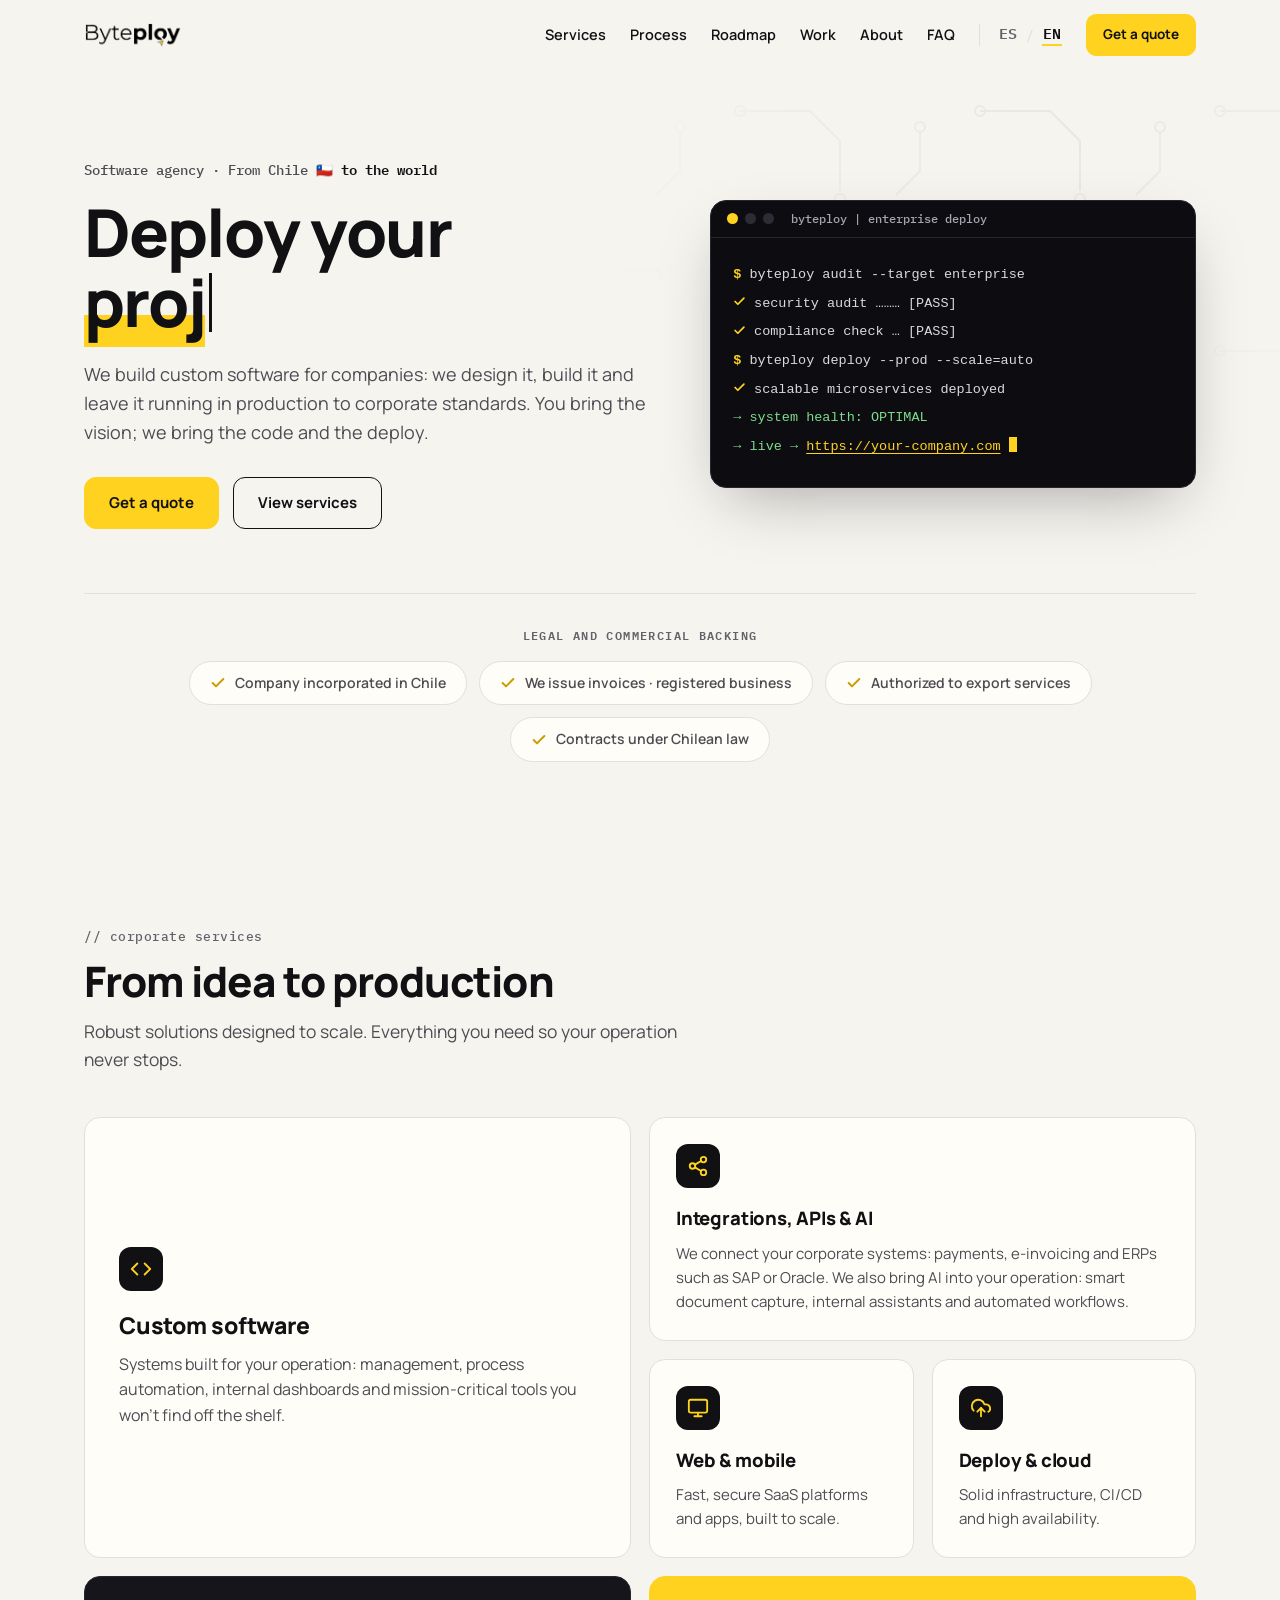
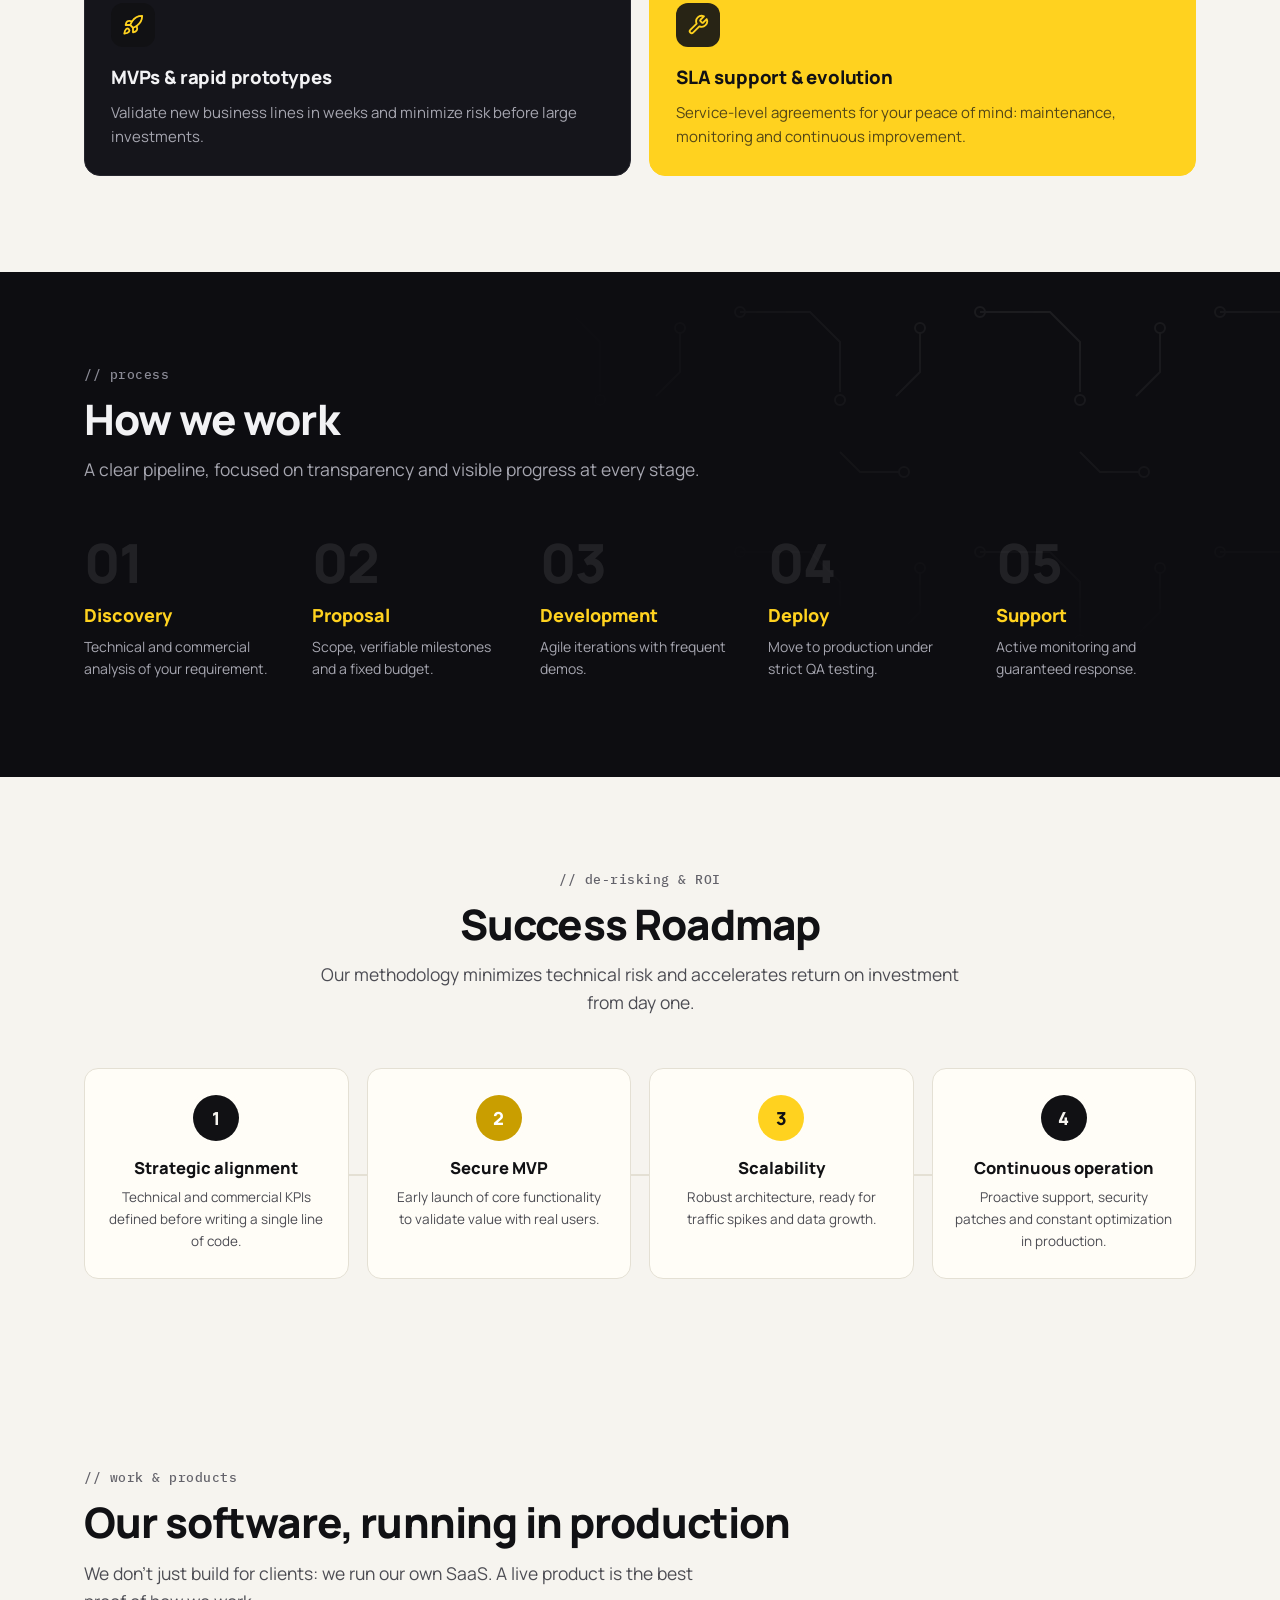
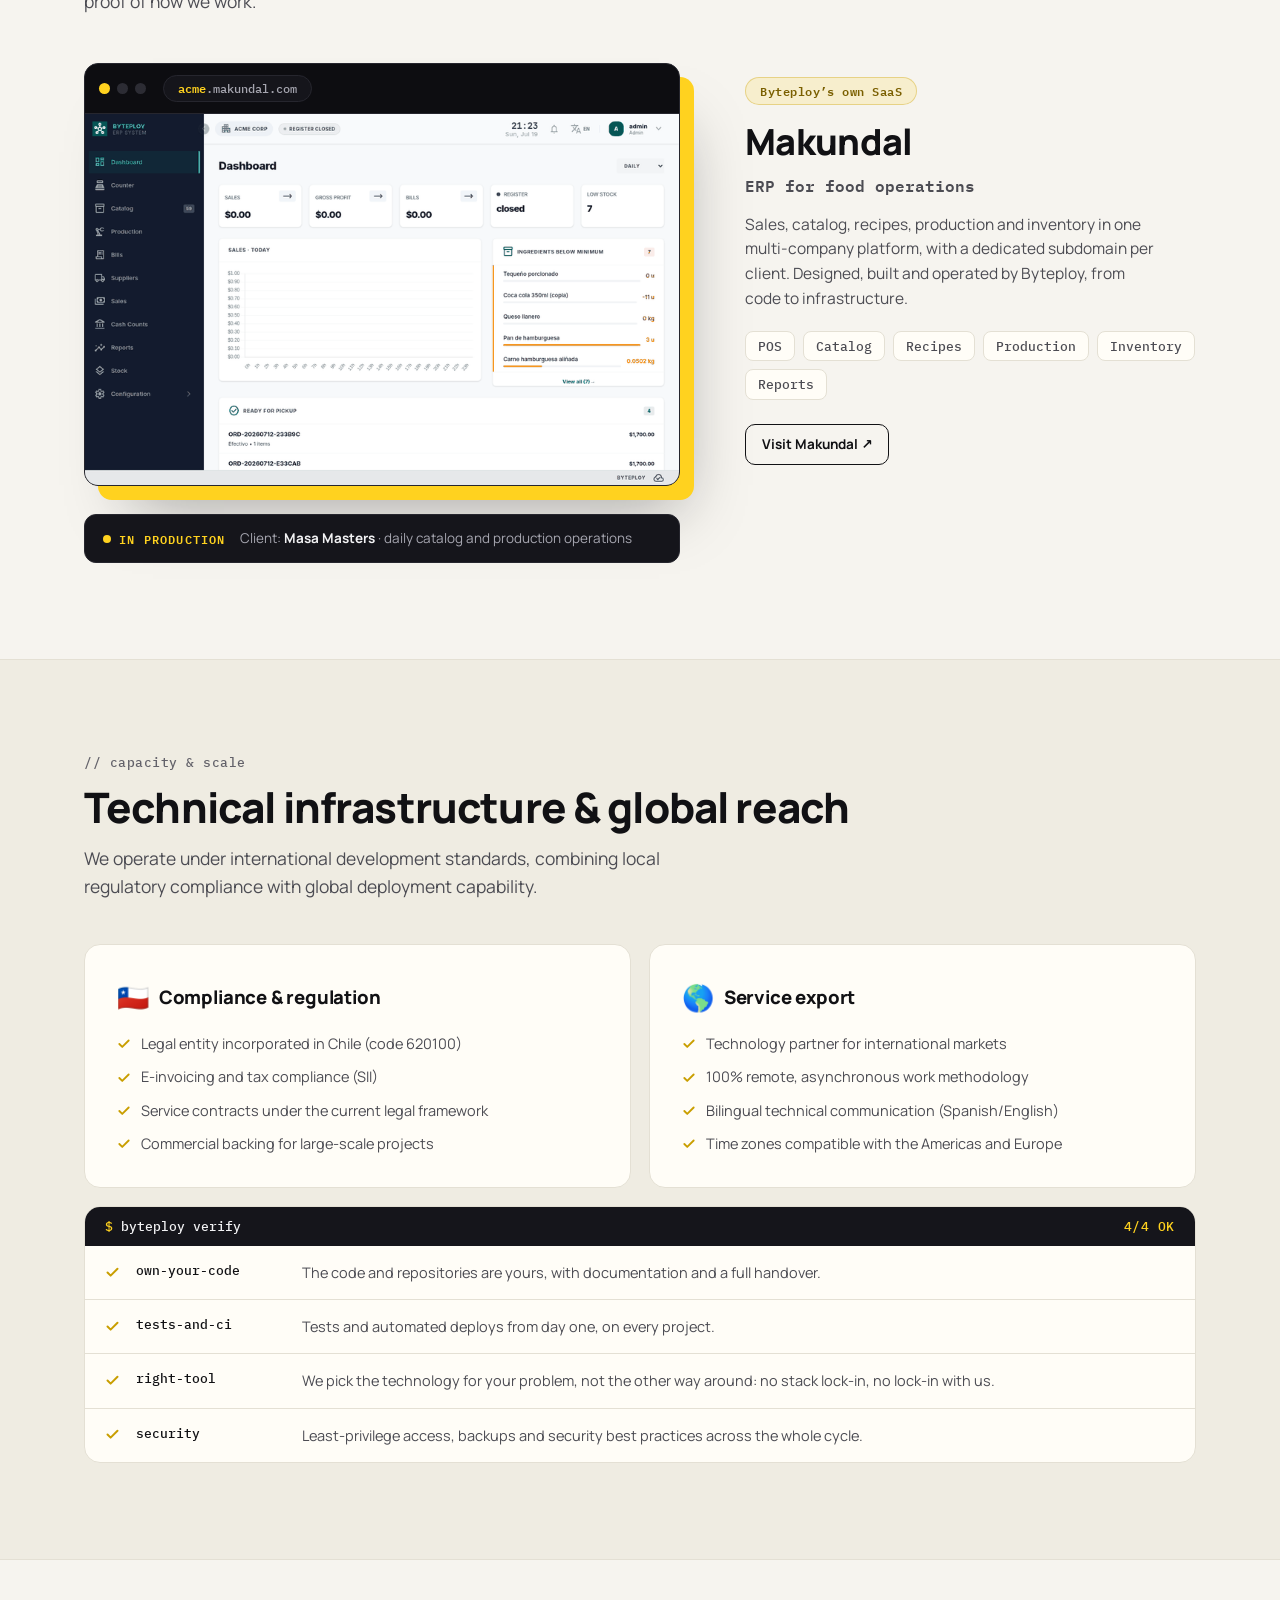
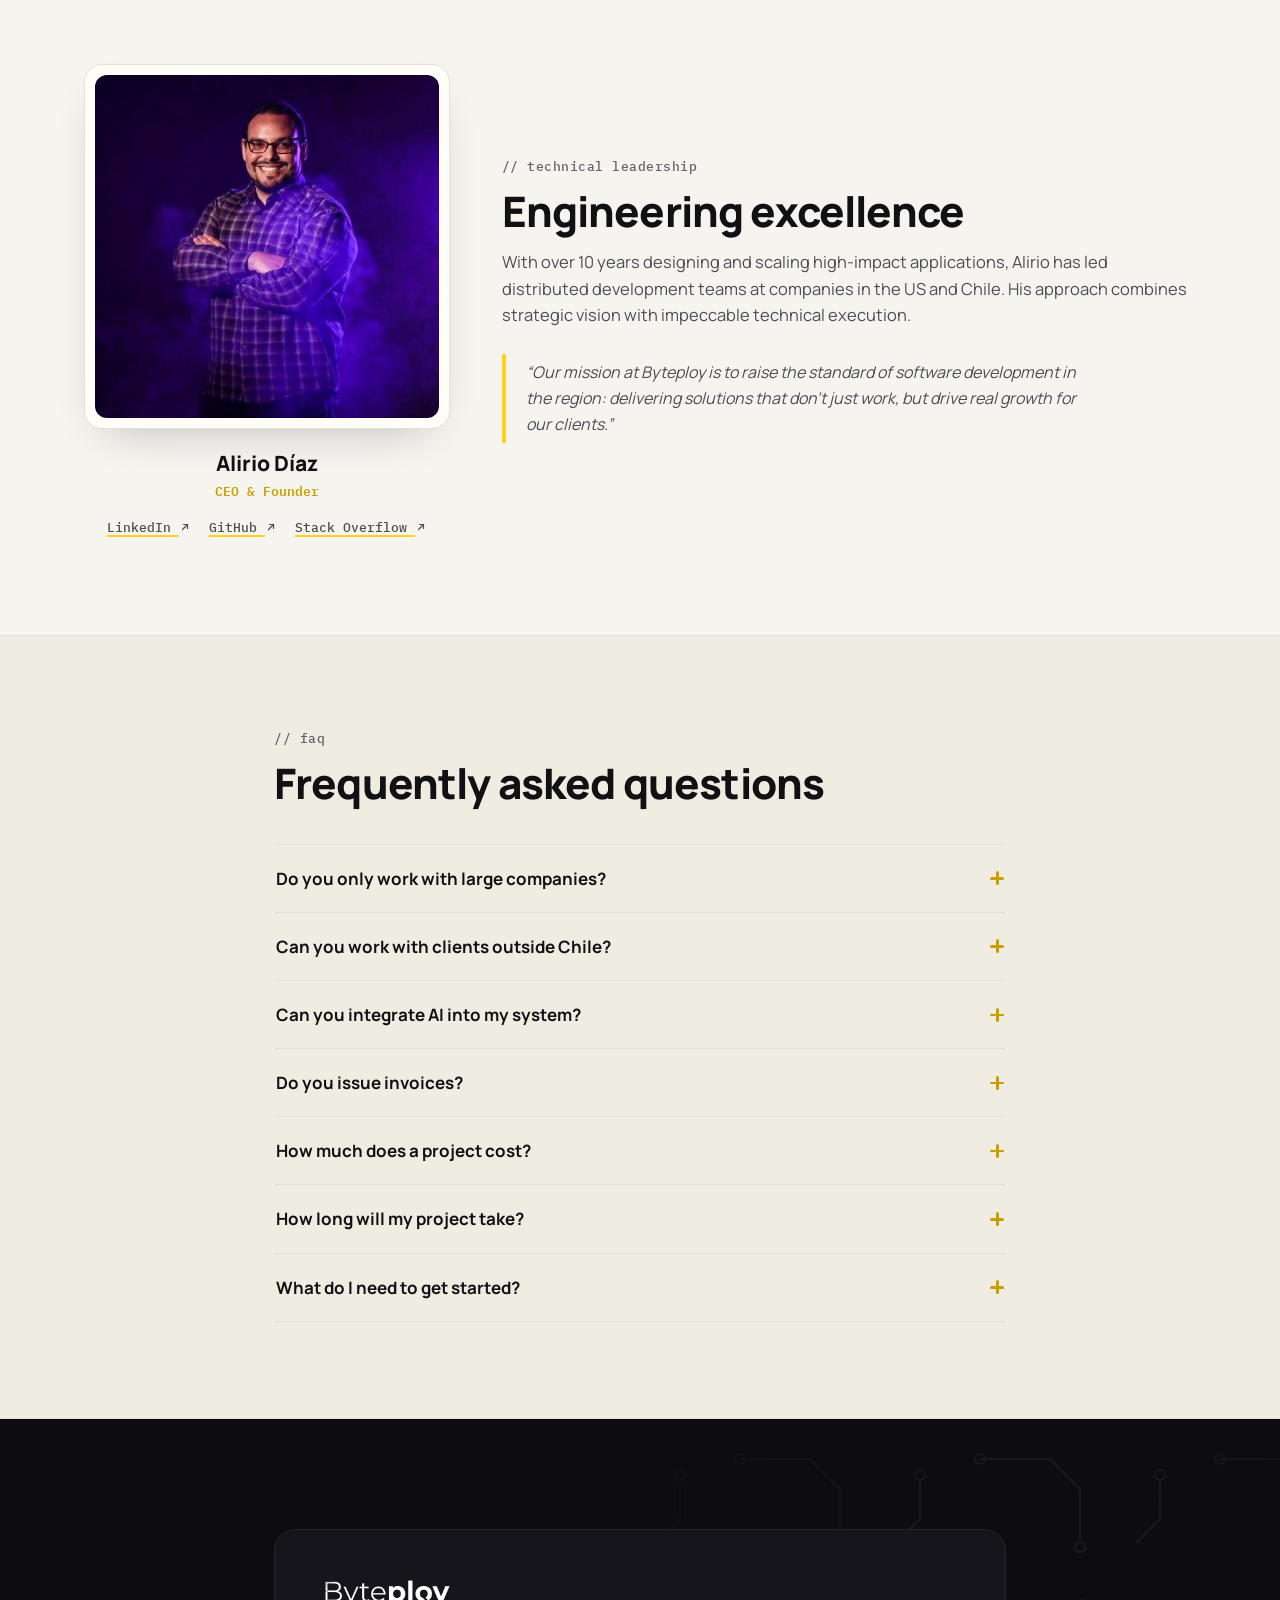
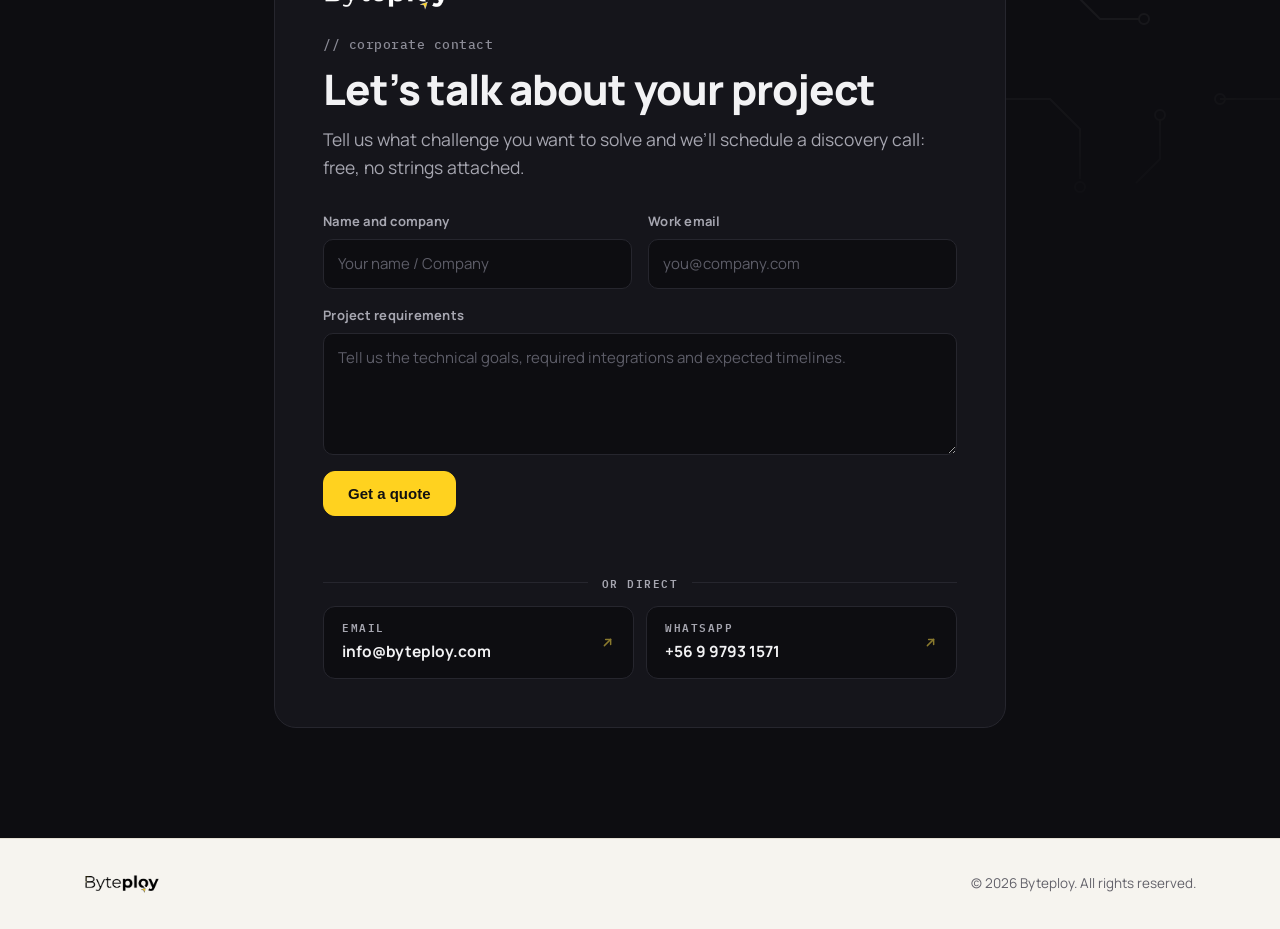
==== en/index.html @ f029f4d3 "Liderazgo: quitar mini-cards duplicadas y flechas SVG en links Se eliminan las cards Especialidad/Tr" ====
<!doctype html>
<html lang="en">
<head>
  <meta charset="utf-8">
  <meta name="viewport" content="width=device-width, initial-scale=1">
  <title>Byteploy | Custom Enterprise Software from Chile · Deploy Your Enterprise</title>
  <meta name="description" content="Chilean software agency building custom enterprise software: web apps, MVPs, ERP integrations and production deploys to corporate standards. From Chile to the world.">
  <meta name="author" content="Byteploy">
  <meta name="robots" content="index, follow, max-image-preview:large">
  <meta name="format-detection" content="telephone=no">
  <meta name="theme-color" content="#f6f4ef">

  <link rel="canonical" href="https://byteploy.com/en/">
  <link rel="alternate" hreflang="es" href="https://byteploy.com/">
  <link rel="alternate" hreflang="en" href="https://byteploy.com/en/">
  <link rel="alternate" hreflang="x-default" href="https://byteploy.com/">

  <meta property="og:type" content="website">
  <meta property="og:site_name" content="Byteploy">
  <meta property="og:locale" content="en_US">
  <meta property="og:locale:alternate" content="es_CL">
  <meta property="og:title" content="Byteploy | Deploy Your Enterprise">
  <meta property="og:description" content="Custom enterprise software: design, build, deploy and support to corporate standards. From Chile to the world.">
  <meta property="og:url" content="https://byteploy.com/en/">
  <meta property="og:image" content="https://byteploy.com/assets/og.png">
  <meta property="og:image:width" content="1200">
  <meta property="og:image:height" content="630">
  <meta property="og:image:alt" content="Byteploy | custom enterprise software, from Chile to the world">
  <meta name="twitter:card" content="summary_large_image">
  <meta name="twitter:title" content="Byteploy | Deploy Your Enterprise">
  <meta name="twitter:description" content="Custom enterprise software: design, build, deploy and support to corporate standards.">
  <meta name="twitter:image" content="https://byteploy.com/assets/og.png">

  <link rel="icon" href="../assets/favicon.ico" sizes="any">
  <link rel="icon" type="image/png" sizes="32x32" href="../assets/favicon-32.png">
  <link rel="icon" type="image/png" sizes="16x16" href="../assets/favicon-16.png">
  <link rel="apple-touch-icon" href="../assets/apple-touch-icon.png">
  <link rel="manifest" href="../site.webmanifest">
  <link rel="preload" href="../assets/fonts/manrope-variable.woff2" as="font" type="font/woff2" crossorigin>
  <link rel="preload" href="../assets/fonts/plexmono-400.woff2" as="font" type="font/woff2" crossorigin>
  <link rel="stylesheet" href="../assets/styles.css">

  <script type="application/ld+json">
  {
    "@context": "https://schema.org",
    "@graph": [
      {
        "@type": ["Organization", "ProfessionalService"],
        "@id": "https://byteploy.com/#org",
        "name": "Byteploy",
        "url": "https://byteploy.com/",
        "logo": { "@type": "ImageObject", "url": "https://byteploy.com/assets/icon-512.png" },
        "image": "https://byteploy.com/assets/og.png",
        "slogan": "Deploy your enterprise",
        "description": "Chilean software agency building custom enterprise software. From idea to production: design, development, deploy and SLA-backed support.",
        "email": "info@byteploy.com",
        "founder": {
          "@type": "Person",
          "name": "Alirio Díaz",
          "jobTitle": "CEO & Founder",
          "sameAs": [
            "https://linkedin.com/in/alirio-diaz",
            "https://github.com/AlirioDS",
            "https://stackoverflow.com/users/6620037/alirio-diaz"
          ]
        },
        "address": { "@type": "PostalAddress", "addressCountry": "CL" },
        "areaServed": [ { "@type": "Country", "name": "Chile" }, "Worldwide" ],
        "knowsLanguage": ["es", "en"],
        "isicV4": "6201",
        "contactPoint": {
          "@type": "ContactPoint",
          "contactType": "sales",
          "email": "info@byteploy.com",
          "availableLanguage": ["Spanish", "English"]
        }
      },
      {
        "@type": "WebSite",
        "@id": "https://byteploy.com/#website",
        "url": "https://byteploy.com/",
        "name": "Byteploy",
        "inLanguage": ["es", "en"],
        "publisher": { "@id": "https://byteploy.com/#org" }
      },
      {
        "@type": "WebPage",
        "@id": "https://byteploy.com/en/#webpage",
        "url": "https://byteploy.com/en/",
        "name": "Byteploy | Custom Enterprise Software from Chile · Deploy Your Enterprise",
        "isPartOf": { "@id": "https://byteploy.com/#website" },
        "about": { "@id": "https://byteploy.com/#org" },
        "inLanguage": "en"
      },
      {
        "@type": "FAQPage",
        "@id": "https://byteploy.com/en/#faq",
        "mainEntity": [
          {
            "@type": "Question",
            "name": "Do you only work with large companies?",
            "acceptedAnswer": { "@type": "Answer", "text": "No. We build everything from MVPs to validate new business lines to mission-critical corporate systems. The process adapts to the size of the project." }
          },
          {
            "@type": "Question",
            "name": "Can you work with clients outside Chile?",
            "acceptedAnswer": { "@type": "Answer", "text": "Yes. We work remotely with clients in any country and are authorized to export development services. Contracts are signed under Chilean law." }
          },
          {
            "@type": "Question",
            "name": "Can you integrate AI into my system?",
            "acceptedAnswer": { "@type": "Answer", "text": "Yes. We integrate language models and AI automation into new or existing systems: smart document capture, internal assistants and automated workflows. Always reviewed by our team, with a focus on measurable results." }
          },
          {
            "@type": "Question",
            "name": "Do you issue invoices?",
            "acceptedAnswer": { "@type": "Answer", "text": "Yes, of course." }
          },
          {
            "@type": "Question",
            "name": "How much does a project cost?",
            "acceptedAnswer": { "@type": "Answer", "text": "It depends on the scope. After a free first conversation, we send you a clear proposal with stages, verifiable milestones and a fixed budget." }
          },
          {
            "@type": "Question",
            "name": "How long will my project take?",
            "acceptedAnswer": { "@type": "Answer", "text": "An MVP usually takes weeks; a full system, a few months. The proposal includes a realistic schedule with verifiable milestones." }
          },
          {
            "@type": "Question",
            "name": "What do I need to get started?",
            "acceptedAnswer": { "@type": "Answer", "text": "Just your idea or requirement. Write to us, we’ll talk it through and suggest the best path: prototype, MVP or full build." }
          }
        ]
      }
    ]
  }
  </script>
</head>
<body>
<a class="skip-link" href="#content">Skip to content</a>

<header class="site-header" id="top">
  <nav class="nav container" aria-label="Main">
    <a class="brand" href="#top" aria-label="Byteploy | home">
      <img src="../assets/wordmark.png" width="98" height="26" alt="Byteploy" fetchpriority="high">
    </a>
    <button class="nav-toggle" aria-expanded="false" aria-controls="nav-menu">
      <span class="sr-only">Open menu</span>
      <svg viewBox="0 0 24 24" width="24" height="24" aria-hidden="true" focusable="false" fill="none" stroke="currentColor" stroke-width="2" stroke-linecap="round"><line x1="4" y1="7" x2="20" y2="7"/><line x1="4" y1="12" x2="20" y2="12"/><line x1="4" y1="17" x2="20" y2="17"/></svg>
    </button>
    <ul id="nav-menu" class="nav-menu">
      <li><a href="#services">Services</a></li>
      <li><a href="#process">Process</a></li>
      <li><a href="#roadmap">Roadmap</a></li>
      <li><a href="#work">Work</a></li>
      <li><a href="#about">About</a></li>
      <li><a href="#faq">FAQ</a></li>
      <li class="lang-pair"><a class="lang-btn" href="../" hreflang="es" lang="es">ES</a><span aria-hidden="true">/</span><a class="lang-btn active" href="./" aria-current="true">EN</a></li>
      <li><a class="btn btn-primary btn-small" href="#contact">Get a quote</a></li>
    </ul>
  </nav>
</header>

<main id="content">

<section class="hero">
  <div class="circuit" aria-hidden="true"></div>
  <div class="container">
    <div class="hero-grid">
      <div class="hero-copy">
        <p class="eyebrow">Software agency · From Chile 🇨🇱 <b>to the world</b></p>
        <h1 class="hero-title">
          <span class="sr-only">Byteploy: deploy your enterprise, your project, your idea.</span>
          <span aria-hidden="true">Deploy your <span class="typewrap"><span id="typeword" class="typeword" data-words='["enterprise","project","idea","MVP","platform","startup","business"]'>enterprise</span><span class="caret"></span></span></span>
        </h1>
        <p class="hero-sub">We build custom software for companies: we design it, build it and leave it running in production to corporate standards. You bring the vision; we bring the code and the deploy.</p>
        <div class="hero-cta">
          <a class="btn btn-primary" href="#contact">Get a quote</a>
          <a class="btn btn-ghost" href="#services">View services</a>
        </div>
      </div>
      <div class="hero-visual" aria-hidden="true">
        <div class="term">
          <div class="term-bar"><span class="dot dot-y"></span><span class="dot"></span><span class="dot"></span><span class="term-title">byteploy | enterprise deploy</span></div>
          <pre class="term-body"><code><span class="p">$</span> byteploy audit --target enterprise
<span class="ck"></span>security audit ……… [PASS]
<span class="ck"></span>compliance check … [PASS]
<span class="p">$</span> byteploy deploy --prod --scale=auto
<span class="ck"></span>scalable microservices deployed
<span class="ok">→ system health: OPTIMAL</span>
<span class="ok">→ live →</span> <span class="t-url">https://your-company.com</span> <span class="term-cursor"></span></code></pre>
        </div>
      </div>
    </div>
    <div class="trust-chips">
      <p class="trust-label">Legal and commercial backing</p>
      <ul class="chips" aria-label="Legal and commercial backing">
        <li class="chip"><svg viewBox="0 0 24 24" aria-hidden="true" focusable="false"><path d="M20 6L9 17l-5-5"/></svg>Company incorporated in Chile</li>
        <li class="chip"><svg viewBox="0 0 24 24" aria-hidden="true" focusable="false"><path d="M20 6L9 17l-5-5"/></svg>We issue invoices · registered business</li>
        <li class="chip"><svg viewBox="0 0 24 24" aria-hidden="true" focusable="false"><path d="M20 6L9 17l-5-5"/></svg>Authorized to export services</li>
        <li class="chip"><svg viewBox="0 0 24 24" aria-hidden="true" focusable="false"><path d="M20 6L9 17l-5-5"/></svg>Contracts under Chilean law</li>
      </ul>
    </div>
  </div>
</section>

<section id="services" class="section">
  <div class="container">
    <p class="kicker">// corporate services</p>
    <h2 data-reveal>From idea to production</h2>
    <p class="section-sub" data-reveal>Robust solutions designed to scale. Everything you need so your operation never stops.</p>
    <div class="bento">
      <article class="card b-a" data-reveal>
        <div>
          <span class="icon-chip"><svg viewBox="0 0 24 24" aria-hidden="true" focusable="false"><polyline points="16 18 22 12 16 6"/><polyline points="8 6 2 12 8 18"/></svg></span>
          <h3>Custom software</h3>
          <p>Systems built for your operation: management, process automation, internal dashboards and mission-critical tools you won’t find off the shelf.</p>
        </div>
      </article>
      <article class="card b-b" data-reveal>
        <span class="icon-chip"><svg viewBox="0 0 24 24" aria-hidden="true" focusable="false"><circle cx="18" cy="5" r="3"/><circle cx="6" cy="12" r="3"/><circle cx="18" cy="19" r="3"/><line x1="8.59" y1="13.51" x2="15.42" y2="17.49"/><line x1="15.41" y1="6.51" x2="8.59" y2="10.49"/></svg></span>
        <h3>Integrations, APIs &amp; AI</h3>
        <p>We connect your corporate systems: payments, e-invoicing and ERPs such as SAP or Oracle. We also bring AI into your operation: smart document capture, internal assistants and automated workflows.</p>
      </article>
      <article class="card b-c" data-reveal>
        <span class="icon-chip"><svg viewBox="0 0 24 24" aria-hidden="true" focusable="false"><rect x="2" y="3" width="20" height="14" rx="2"/><line x1="8" y1="21" x2="16" y2="21"/><line x1="12" y1="17" x2="12" y2="21"/></svg></span>
        <h3>Web &amp; mobile</h3>
        <p>Fast, secure SaaS platforms and apps, built to scale.</p>
      </article>
      <article class="card b-d" data-reveal>
        <span class="icon-chip"><svg viewBox="0 0 24 24" aria-hidden="true" focusable="false"><path d="M4 14.9A7 7 0 1 1 15.7 8h1.8a4.5 4.5 0 0 1 2.5 8.2"/><path d="M12 12v9"/><path d="m16 16-4-4-4 4"/></svg></span>
        <h3>Deploy &amp; cloud</h3>
        <p>Solid infrastructure, CI/CD and high availability.</p>
      </article>
      <article class="card card-dark b-e" data-reveal>
        <div>
          <span class="icon-chip"><svg viewBox="0 0 24 24" aria-hidden="true" focusable="false"><path d="M4.5 16.5c-1.5 1.26-2 5-2 5s3.74-.5 5-2c.71-.84.7-2.13-.09-2.91a2.18 2.18 0 0 0-2.91-.09z"/><path d="m12 15-3-3a22 22 0 0 1 2-3.95A12.88 12.88 0 0 1 22 2c0 2.72-.78 7.5-6 11a22.35 22.35 0 0 1-4 2z"/><path d="M9 12H4s.55-3.03 2-4c1.62-1.08 5 0 5 0"/><path d="M12 15v5s3.03-.55 4-2c1.08-1.62 0-5 0-5"/></svg></span>
          <h3>MVPs &amp; rapid prototypes</h3>
          <p>Validate new business lines in weeks and minimize risk before large investments.</p>
        </div>
      </article>
      <article class="card card-yellow b-f" data-reveal>
        <div>
          <span class="icon-chip icon-chip-inv"><svg viewBox="0 0 24 24" aria-hidden="true" focusable="false"><path d="M14.7 6.3a1 1 0 0 0 0 1.4l1.6 1.6a1 1 0 0 0 1.4 0l3.77-3.77a6 6 0 0 1-7.94 7.94l-6.91 6.91a2.12 2.12 0 0 1-3-3l6.91-6.91a6 6 0 0 1 7.94-7.94l-3.76 3.76z"/></svg></span>
          <h3>SLA support &amp; evolution</h3>
          <p>Service-level agreements for your peace of mind: maintenance, monitoring and continuous improvement.</p>
        </div>
      </article>
    </div>
  </div>
</section>

<section id="process" class="section section-dark">
  <div class="circuit" aria-hidden="true"></div>
  <div class="container">
    <p class="kicker">// process</p>
    <h2 data-reveal>How we work</h2>
    <p class="section-sub" data-reveal>A clear pipeline, focused on transparency and visible progress at every stage.</p>
    <ol class="steps">
      <li class="step" data-reveal><div class="ghost">01</div><h3>Discovery</h3><p>Technical and commercial analysis of your requirement.</p></li>
      <li class="step" data-reveal><div class="ghost">02</div><h3>Proposal</h3><p>Scope, verifiable milestones and a fixed budget.</p></li>
      <li class="step" data-reveal><div class="ghost">03</div><h3>Development</h3><p>Agile iterations with frequent demos.</p></li>
      <li class="step" data-reveal><div class="ghost">04</div><h3>Deploy</h3><p>Move to production under strict QA testing.</p></li>
      <li class="step" data-reveal><div class="ghost">05</div><h3>Support</h3><p>Active monitoring and guaranteed response.</p></li>
    </ol>
  </div>
</section>

<section id="roadmap" class="section">
  <div class="container center">
    <p class="kicker">// de-risking &amp; ROI</p>
    <h2 data-reveal>Success Roadmap</h2>
    <p class="section-sub" data-reveal>Our methodology minimizes technical risk and accelerates return on investment from day one.</p>
    <div class="road">
      <div class="road-line" aria-hidden="true"></div>
      <div class="road-grid">
        <div class="road-card" data-reveal><div class="road-num rn-ink">1</div><h3>Strategic alignment</h3><p>Technical and commercial KPIs defined before writing a single line of code.</p></div>
        <div class="road-card" data-reveal><div class="road-num rn-gold">2</div><h3>Secure MVP</h3><p>Early launch of core functionality to validate value with real users.</p></div>
        <div class="road-card" data-reveal><div class="road-num rn-yellow">3</div><h3>Scalability</h3><p>Robust architecture, ready for traffic spikes and data growth.</p></div>
        <div class="road-card" data-reveal><div class="road-num rn-ink">4</div><h3>Continuous operation</h3><p>Proactive support, security patches and constant optimization in production.</p></div>
      </div>
    </div>
  </div>
</section>

<section id="work" class="section">
  <div class="container">
    <p class="kicker">// work &amp; products</p>
    <h2 data-reveal>Our software, running in production</h2>
    <p class="section-sub" data-reveal>We don&rsquo;t just build for clients: we run our own SaaS. A live product is the best proof of how we work.</p>
    <div class="case-show">
      <div class="case-window" data-reveal>
        <div class="case-frame">
          <div class="case-frame-bar">
            <span class="dot dot-y"></span><span class="dot"></span><span class="dot"></span>
            <span class="case-url"><b>acme</b>.makundal.com</span>
          </div>
          <img src="../assets/makundal-demo.gif" width="800" height="500" alt="Makundal walkthrough: sales dashboard, point of sale, catalog, production and reports" loading="lazy">
        </div>
        <div class="case-status">
          <span class="case-status-live"><span class="case-status-dot" aria-hidden="true"></span>IN PRODUCTION</span>
          <p>Client: <b>Masa Masters</b> · daily catalog and production operations</p>
        </div>
      </div>
      <div class="case-id" data-reveal>
        <p class="case-badge">Byteploy&rsquo;s own SaaS</p>
        <h3>Makundal</h3>
        <p class="case-role">ERP for food operations</p>
        <p>Sales, catalog, recipes, production and inventory in one multi-company platform, with a dedicated subdomain per client. Designed, built and operated by Byteploy, from code to infrastructure.</p>
        <ul class="case-modules" aria-label="Makundal modules">
          <li>POS</li><li>Catalog</li><li>Recipes</li><li>Production</li><li>Inventory</li><li>Reports</li>
        </ul>
        <a class="btn btn-ghost btn-small" href="https://makundal.com" target="_blank" rel="noopener">Visit Makundal ↗</a>
      </div>
    </div>
  </div>
</section>

<section id="about" class="section section-alt">
  <div class="container">
    <p class="kicker">// capacity &amp; scale</p>
    <h2 data-reveal>Technical infrastructure &amp; global reach</h2>
    <p class="section-sub" data-reveal>We operate under international development standards, combining local regulatory compliance with global deployment capability.</p>
    <div class="grid cards-2">
      <article class="card card-lg" data-reveal>
        <h3 class="flag"><span class="emoji">🇨🇱</span> Compliance &amp; regulation</h3>
        <ul class="mini-list">
          <li>Legal entity incorporated in Chile (code 620100)</li>
          <li>E-invoicing and tax compliance (SII)</li>
          <li>Service contracts under the current legal framework</li>
          <li>Commercial backing for large-scale projects</li>
        </ul>
      </article>
      <article class="card card-lg" data-reveal>
        <h3 class="flag"><span class="emoji">🌎</span> Service export</h3>
        <ul class="mini-list">
          <li>Technology partner for international markets</li>
          <li>100% remote, asynchronous work methodology</li>
          <li>Bilingual technical communication (Spanish/English)</li>
          <li>Time zones compatible with the Americas and Europe</li>
        </ul>
      </article>
    </div>
    <div class="verify-panel" data-reveal>
      <h3 class="sr-only">Engineering guarantees</h3>
      <div class="verify-bar">
        <span class="verify-cmd">byteploy verify</span>
        <span class="verify-count">4/4 OK</span>
      </div>
      <ul class="verify-list">
        <li class="verify-row">
          <span class="verify-check" aria-hidden="true"></span>
          <span class="verify-slug">own-your-code</span>
          <p>The code and repositories are yours, with documentation and a full handover.</p>
        </li>
        <li class="verify-row">
          <span class="verify-check" aria-hidden="true"></span>
          <span class="verify-slug">tests-and-ci</span>
          <p>Tests and automated deploys from day one, on every project.</p>
        </li>
        <li class="verify-row">
          <span class="verify-check" aria-hidden="true"></span>
          <span class="verify-slug">right-tool</span>
          <p>We pick the technology for your problem, not the other way around: no stack lock-in, no lock-in with us.</p>
        </li>
        <li class="verify-row">
          <span class="verify-check" aria-hidden="true"></span>
          <span class="verify-slug">security</span>
          <p>Least-privilege access, backups and security best practices across the whole cycle.</p>
        </li>
      </ul>
    </div>
  </div>
</section>

<section id="leadership" class="section">
  <div class="container lead-grid">
    <div class="lead-side" data-reveal>
      <div class="lead-photo">
        <div class="ratio"><img src="../assets/founder.jpg" width="460" height="460" alt="Alirio Díaz, CEO and founder of Byteploy" loading="lazy"></div>
      </div>
      <div class="lead-name">
        <h3>Alirio Díaz</h3>
        <p class="lead-role">CEO &amp; Founder</p>
        <ul class="founder-links">
          <li><a href="https://linkedin.com/in/alirio-diaz" target="_blank" rel="noopener">LinkedIn <svg class="ext" viewBox="0 0 24 24" width="12" height="12" fill="none" stroke="currentColor" stroke-width="2.4" stroke-linecap="round" stroke-linejoin="round" aria-hidden="true" focusable="false"><path d="M7 17 17 7"/><path d="M9 7h8v8"/></svg></a></li>
          <li><a href="https://github.com/AlirioDS" target="_blank" rel="noopener">GitHub <svg class="ext" viewBox="0 0 24 24" width="12" height="12" fill="none" stroke="currentColor" stroke-width="2.4" stroke-linecap="round" stroke-linejoin="round" aria-hidden="true" focusable="false"><path d="M7 17 17 7"/><path d="M9 7h8v8"/></svg></a></li>
          <li><a href="https://stackoverflow.com/users/6620037/alirio-diaz" target="_blank" rel="noopener">Stack Overflow <svg class="ext" viewBox="0 0 24 24" width="12" height="12" fill="none" stroke="currentColor" stroke-width="2.4" stroke-linecap="round" stroke-linejoin="round" aria-hidden="true" focusable="false"><path d="M7 17 17 7"/><path d="M9 7h8v8"/></svg></a></li>
        </ul>
      </div>
    </div>
    <div class="lead-copy">
      <p class="kicker">// technical leadership</p>
      <h2 data-reveal>Engineering excellence</h2>
      <p class="lead-bio" data-reveal>With over 10 years designing and scaling high-impact applications, Alirio has led distributed development teams at companies in the US and Chile. His approach combines strategic vision with impeccable technical execution.</p>
      <blockquote class="quote" data-reveal>“Our mission at Byteploy is to raise the standard of software development in the region: delivering solutions that don’t just work, but drive real growth for our clients.”</blockquote>
    </div>
  </div>
</section>

<section id="faq" class="section section-alt">
  <div class="container container-narrow">
    <p class="kicker">// faq</p>
    <h2 data-reveal>Frequently asked questions</h2>
    <div class="faq-list">
      <details class="faq" data-reveal><summary>Do you only work with large companies?<span class="faq-icon" aria-hidden="true"></span></summary><p>No. We build everything from MVPs to validate new business lines to mission-critical corporate systems. The process adapts to the size of the project.</p></details>
      <details class="faq" data-reveal><summary>Can you work with clients outside Chile?<span class="faq-icon" aria-hidden="true"></span></summary><p>Yes. We work remotely with clients in any country and are authorized to export development services. Contracts are signed under Chilean law.</p></details>
      <details class="faq" data-reveal><summary>Can you integrate AI into my system?<span class="faq-icon" aria-hidden="true"></span></summary><p>Yes. We integrate language models and AI automation into new or existing systems: smart document capture, internal assistants and automated workflows. Always reviewed by our team, with a focus on measurable results.</p></details>
      <details class="faq" data-reveal><summary>Do you issue invoices?<span class="faq-icon" aria-hidden="true"></span></summary><p>Yes, of course.</p></details>
      <details class="faq" data-reveal><summary>How much does a project cost?<span class="faq-icon" aria-hidden="true"></span></summary><p>It depends on the scope. After a free first conversation, we send you a clear proposal with stages, verifiable milestones and a fixed budget.</p></details>
      <details class="faq" data-reveal><summary>How long will my project take?<span class="faq-icon" aria-hidden="true"></span></summary><p>An MVP usually takes weeks; a full system, a few months. The proposal includes a realistic schedule with verifiable milestones.</p></details>
      <details class="faq" data-reveal><summary>What do I need to get started?<span class="faq-icon" aria-hidden="true"></span></summary><p>Just your idea or requirement. Write to us, we’ll talk it through and suggest the best path: prototype, MVP or full build.</p></details>
    </div>
  </div>
</section>

<section id="contact" class="section section-dark section-contact">
  <div class="circuit" aria-hidden="true"></div>
  <div class="container container-narrow">
    <div class="contact-card" data-reveal>
      <img class="contact-word" src="../assets/wordmark-light.png" width="129" height="34" alt="Byteploy" loading="lazy">
      <p class="kicker">// corporate contact</p>
      <h2>Let’s talk about your project</h2>
      <p class="section-sub">Tell us what challenge you want to solve and we’ll schedule a discovery call: free, no strings attached.</p>
      <form class="contact-form" id="contact-form" action="https://api.web3forms.com/submit" method="POST"
            novalidate
            data-ok="Thanks! We received your request and will reply very soon."
            data-err="We couldn’t send your message. Try again or email info@byteploy.com."
            data-config="Form is being set up. In the meantime, email us at info@byteploy.com."
            data-sending="Sending…">
        <!-- Replace the value with your web3forms.com Access Key (free, linked to info@byteploy.com) -->
        <input type="hidden" name="access_key" value="PON-AQUI-TU-ACCESS-KEY-DE-WEB3FORMS">
        <input type="hidden" name="subject" value="New corporate contact from byteploy.com">
        <input type="hidden" name="from_name" value="Byteploy Website">
        <input type="checkbox" name="botcheck" class="hp" tabindex="-1" autocomplete="off" aria-hidden="true">
        <div class="form-row">
          <div class="field"><label for="cf-nombre">Name and company</label><input id="cf-nombre" name="name" type="text" autocomplete="name" required placeholder="Your name / Company"></div>
          <div class="field"><label for="cf-email">Work email</label><input id="cf-email" name="email" type="email" autocomplete="email" required placeholder="you@company.com"></div>
        </div>
        <div class="field"><label for="cf-mensaje">Project requirements</label><textarea id="cf-mensaje" name="message" rows="4" required placeholder="Tell us the technical goals, required integrations and expected timelines."></textarea></div>
        <button class="btn btn-primary form-submit" type="submit">Get a quote</button>
        <p class="form-status" role="status" aria-live="polite"></p>
      </form>
      <p class="contact-or" aria-hidden="true">or direct</p>
      <div class="contact-channels">
        <a class="channel" href="mailto:info@byteploy.com" aria-label="Email info@byteploy.com">
          <span class="channel-label">email</span>
          <span class="channel-value">info@byteploy.com</span>
          <span class="channel-arrow" aria-hidden="true"><svg viewBox="0 0 24 24" width="15" height="15" aria-hidden="true" focusable="false" fill="none" stroke="currentColor" stroke-width="2.4" stroke-linecap="round" stroke-linejoin="round"><path d="M7 17 17 7"/><path d="M9 7h8v8"/></svg></span>
        </a>
        <a class="channel" href="https://wa.me/56997931571?text=Hi%20Byteploy%2C%20I%27d%20like%20a%20quote" target="_blank" rel="noopener" aria-label="Open WhatsApp chat with +56 9 9793 1571">
          <span class="channel-label">whatsapp</span>
          <span class="channel-value">+56 9 9793 1571</span>
          <span class="channel-arrow" aria-hidden="true"><svg viewBox="0 0 24 24" width="15" height="15" aria-hidden="true" focusable="false" fill="none" stroke="currentColor" stroke-width="2.4" stroke-linecap="round" stroke-linejoin="round"><path d="M7 17 17 7"/><path d="M9 7h8v8"/></svg></span>
        </a>
      </div>
    </div>
  </div>
</section>

</main>

<footer class="site-footer">
  <div class="container footer-grid">
    <a class="footer-brand" href="#top" aria-label="Byteploy | home"><img src="../assets/wordmark.png" width="76" height="20" alt="Byteploy"></a>
    <div class="footer-legal"><p>© <span id="year">2026</span> Byteploy. All rights reserved.</p></div>
  </div>
</footer>

<script src="../assets/script.js" defer></script>
</body>
</html>
---- assets/styles.css ----
/* ============================================================
   Byteploy — styles.css (v2)
   Diseño: "Byteploy Web v2" (claude.ai/design) portado a producción.
   Paleta v2: papel #F6F4EF · tinta #111114 · amarillo #FFD21F ·
   oro #C99E00 · oscuro #0D0D11. Tipografía: Manrope (variable) +
   IBM Plex Mono, ambas self-hosted. Sin dependencias externas.
   ============================================================ */

@font-face {
  font-family: "Manrope";
  font-style: normal;
  font-weight: 200 800;
  font-display: swap;
  src: url("fonts/manrope-variable.woff2") format("woff2");
}
@font-face {
  font-family: "IBM Plex Mono";
  font-style: normal;
  font-weight: 400;
  font-display: swap;
  src: url("fonts/plexmono-400.woff2") format("woff2");
}
@font-face {
  font-family: "IBM Plex Mono";
  font-style: normal;
  font-weight: 500;
  font-display: swap;
  src: url("fonts/plexmono-500.woff2") format("woff2");
}
@font-face {
  font-family: "IBM Plex Mono";
  font-style: normal;
  font-weight: 600;
  font-display: swap;
  src: url("fonts/plexmono-600.woff2") format("woff2");
}

:root {
  --paper: #f6f4ef;
  --paper2: #fffdf7;
  --ink: #111114;
  --ink2: #4c4c53;
  --muted: #63626a;
  --yellow: #ffd21f;
  --yellow2: #c99e00;
  --line: #e4e0d4;
  --dark: #0d0d11;
  --dark2: #15151b;
  --dline: #26262e;
  --dmuted: #a6a6b0;
  --dtext: #f2f2f4;
  --font-sans: "Manrope", system-ui, -apple-system, "Segoe UI", Roboto, sans-serif;
  --font-mono: "IBM Plex Mono", ui-monospace, SFMono-Regular, Menlo, Consolas, monospace;
}

* { box-sizing: border-box; margin: 0; padding: 0; }

html { scroll-behavior: smooth; -webkit-text-size-adjust: 100%; color-scheme: light; }

body {
  font-family: var(--font-sans);
  background: var(--paper);
  color: var(--ink);
  line-height: 1.6;
  overflow-x: clip;
  -webkit-font-smoothing: antialiased;
}

img { display: block; max-width: 100%; height: auto; }
a { color: var(--ink); text-decoration-color: var(--yellow); text-decoration-thickness: 2px; text-underline-offset: 3px; }
a:hover { color: var(--yellow2); }
ul, ol { list-style: none; }

::selection { background: var(--yellow); color: var(--ink); }
:focus-visible { outline: 2px solid var(--ink); outline-offset: 3px; border-radius: 4px; }

.container { max-width: 1160px; margin: 0 auto; padding: 0 24px; }
.container-narrow { max-width: 780px; }
.sr-only { position: absolute; width: 1px; height: 1px; overflow: hidden; clip: rect(0 0 0 0); white-space: nowrap; }
.skip-link { position: fixed; top: -60px; left: 16px; z-index: 200; background: var(--ink); color: #fff; padding: 10px 16px; border-radius: 10px; transition: top 0.2s; }
.skip-link:focus { top: 12px; }
section { scroll-margin-top: 92px; }

.kicker { font: 500 13px/1 var(--font-mono); color: var(--muted); letter-spacing: 0.04em; margin-bottom: 14px; }
h2 { font-size: clamp(28px, 3.6vw, 42px); font-weight: 800; letter-spacing: -0.02em; line-height: 1.15; text-wrap: pretty; }
.section { padding: 96px 0; }
.section-sub { color: var(--ink2); font-size: 17.5px; max-width: 58ch; margin-top: 12px; text-wrap: pretty; }
.center { text-align: center; }
.center .section-sub { margin-left: auto; margin-right: auto; }

/* ---------- Botones ---------- */

.btn {
  display: inline-flex; align-items: center; justify-content: center; gap: 8px;
  font-weight: 700; font-size: 15px; padding: 13px 24px; border-radius: 12px;
  text-decoration: none; border: 1.5px solid transparent; cursor: pointer;
  transition: transform 0.15s, box-shadow 0.15s, background 0.15s, color 0.15s;
}
.btn:hover { transform: translateY(-1px); }
.btn-primary { background: var(--yellow); color: #111; border-color: var(--yellow); }
.btn-primary:hover { box-shadow: 0 8px 20px rgba(17, 17, 20, 0.15); color: #111; }
.btn-ghost { border-color: var(--ink); color: var(--ink); }
.btn-ghost:hover { background: var(--ink); color: var(--paper); }
.btn-small { padding: 9px 16px; font-size: 13.5px; border-radius: 10px; }

/* ---------- Header ---------- */

.site-header {
  position: sticky; top: 0; z-index: 100;
  background: rgba(246, 244, 239, 0.86);
  -webkit-backdrop-filter: blur(10px) saturate(1.4);
  backdrop-filter: blur(10px) saturate(1.4);
  border-bottom: 1px solid transparent;
  transition: border-color 0.2s, box-shadow 0.2s;
}
.site-header.scrolled { border-color: var(--line); box-shadow: 0 2px 14px rgba(17, 17, 20, 0.05); }
.nav { display: flex; align-items: center; justify-content: space-between; height: 70px; }
.brand { display: flex; align-items: center; gap: 9px; }
.brand img { height: 26px; width: auto; }
.brand .brand-mark { height: 30px; width: auto; }
.nav-menu { display: flex; align-items: center; gap: 24px; }
.nav-menu a:not(.btn) { font-size: 14.5px; font-weight: 600; text-decoration: none; }
.nav-menu a:not(.btn):hover { color: var(--ink); text-decoration: underline; text-decoration-color: var(--yellow); text-decoration-thickness: 3px; }
.lang-pair { display: flex; align-items: center; gap: 8px; font: 500 13px/1 var(--font-mono); color: var(--line); border-left: 1px solid var(--line); padding-left: 18px; }
.lang-btn { font: inherit; color: var(--muted); padding: 3px 1px; border-bottom: 2px solid transparent; text-decoration: none; }
.lang-btn:hover { color: var(--ink); }
.lang-btn.active { color: var(--ink); font-weight: 600; border-bottom-color: var(--yellow); }
.nav-toggle { display: none; background: none; border: 0; color: var(--ink); padding: 8px; cursor: pointer; }

/* ---------- Circuito (decoración) ---------- */

.circuit {
  position: absolute; inset: 0; pointer-events: none;
  background-image: url("data:image/svg+xml,%3Csvg xmlns='http://www.w3.org/2000/svg' width='240' height='240' fill='none' stroke='%23111114' stroke-width='2'%3E%3Cpath d='M20 40h70l30 30v50'/%3E%3Ccircle cx='120' cy='128' r='5'/%3E%3Ccircle cx='20' cy='40' r='5'/%3E%3Cpath d='M180 200h-40l-20-20'/%3E%3Ccircle cx='184' cy='200' r='5'/%3E%3Cpath d='M200 60v40l-24 24'/%3E%3Ccircle cx='200' cy='56' r='5'/%3E%3C/svg%3E");
  opacity: 0.055;
  mask-image: radial-gradient(720px 480px at 82% 10%, #000 0%, transparent 70%);
  -webkit-mask-image: radial-gradient(720px 480px at 82% 10%, #000 0%, transparent 70%);
}
.section-dark .circuit { filter: invert(1); opacity: 0.07; }

/* ---------- Hero ---------- */

.hero { position: relative; padding: 88px 0 72px; overflow: hidden; }
.hero-grid { display: grid; grid-template-columns: 1.08fr 0.92fr; gap: 56px; align-items: center; position: relative; }
.hero-grid > * { min-width: 0; }
.eyebrow { font: 500 13.5px/1.5 var(--font-mono); color: var(--ink2); margin-bottom: 18px; }
.eyebrow b { color: var(--ink); }
.hero-title { font-size: clamp(40px, 5.6vw, 66px); font-weight: 800; letter-spacing: -0.025em; line-height: 1.06; }
/* La palabra animada vive en su propia línea → el nº de líneas del h1 no
   cambia al escribir/borrar y el layout no salta (CLS 0) */
.typewrap { display: block; white-space: nowrap; }
.typeword { background: linear-gradient(transparent 64%, var(--yellow) 64%); }
.caret { display: inline-block; width: 3px; height: 0.9em; background: var(--ink); margin-left: 4px; vertical-align: -0.08em; animation: blink 1.1s steps(1) infinite; }
@keyframes blink { 50% { opacity: 0; } }
.hero-sub { margin-top: 22px; font-size: 18px; color: var(--ink2); max-width: 54ch; text-wrap: pretty; }
.hero-cta { display: flex; gap: 14px; margin-top: 30px; flex-wrap: wrap; }

/* ---------- Trust chips ---------- */

.trust-chips { margin-top: 64px; padding-top: 36px; border-top: 1px solid var(--line); position: relative; }
.trust-label { text-align: center; font: 600 11.5px/1 var(--font-mono); letter-spacing: 0.12em; text-transform: uppercase; color: var(--muted); margin-bottom: 20px; }
.chips { display: flex; flex-wrap: wrap; justify-content: center; gap: 12px; }
.chip { display: flex; align-items: center; gap: 9px; background: var(--paper2); border: 1px solid var(--line); border-radius: 999px; padding: 10px 20px; font-size: 14px; font-weight: 600; color: var(--ink2); }
.chip svg { width: 16px; height: 16px; stroke: var(--yellow2); stroke-width: 3; fill: none; stroke-linecap: round; stroke-linejoin: round; flex: none; }

/* ---------- Terminal ---------- */

.term { background: var(--dark); border: 1px solid var(--dline); border-radius: 16px; box-shadow: 0 24px 60px -20px rgba(17, 17, 20, 0.35); overflow: hidden; }
.term-bar { display: flex; align-items: center; gap: 7px; padding: 12px 16px; border-bottom: 1px solid var(--dline); }
.dot { width: 11px; height: 11px; border-radius: 50%; background: #2c2c34; }
.dot-y { background: var(--yellow); }
.term-title { margin-left: 10px; font: 500 12px/1 var(--font-mono); color: var(--dmuted); }
.term-body { padding: 22px 22px 26px; font: 400 13.5px/2.05 var(--font-mono); color: #d8d8de; overflow-x: auto; }
.term-body .p { color: var(--yellow); font-weight: 600; }
.term-body .ck {
  display: inline-block; width: 0.95em; height: 0.95em; margin-right: 8px; vertical-align: -0.1em;
  background: var(--yellow);
  mask: url("data:image/svg+xml,%3Csvg xmlns='http://www.w3.org/2000/svg' viewBox='0 0 24 24' fill='none' stroke='black' stroke-width='3.2' stroke-linecap='round' stroke-linejoin='round'%3E%3Cpath d='M20 6L9 17l-5-5'/%3E%3C/svg%3E") center/contain no-repeat;
  -webkit-mask: url("data:image/svg+xml,%3Csvg xmlns='http://www.w3.org/2000/svg' viewBox='0 0 24 24' fill='none' stroke='black' stroke-width='3.2' stroke-linecap='round' stroke-linejoin='round'%3E%3Cpath d='M20 6L9 17l-5-5'/%3E%3C/svg%3E") center/contain no-repeat;
}
.term-body .ok { color: #7ddb8a; }
.t-url { color: var(--yellow); text-decoration: underline; text-underline-offset: 3px; }
.term-cursor { display: inline-block; width: 8px; height: 15px; background: var(--yellow); vertical-align: -2px; animation: blink 1.1s steps(1) infinite; }

/* ---------- Cards + bento ---------- */

.card { background: var(--paper2); border: 1px solid var(--line); border-radius: 16px; padding: 26px; transition: transform 0.2s, border-color 0.2s, box-shadow 0.2s; }
.card:hover { transform: translateY(-3px); border-color: #c9c4b4; box-shadow: 0 14px 30px -18px rgba(17, 17, 20, 0.25); }
.card h3 { font-size: 18.5px; font-weight: 800; letter-spacing: -0.01em; margin: 16px 0 8px; }
.card p { font-size: 15px; color: var(--ink2); }
.card-lg { padding: 32px; }
.icon-chip { display: inline-flex; align-items: center; justify-content: center; width: 44px; height: 44px; border-radius: 12px; background: var(--ink); }
.icon-chip svg { width: 22px; height: 22px; stroke: var(--yellow); stroke-width: 2; fill: none; stroke-linecap: round; stroke-linejoin: round; }

.bento { display: grid; grid-template-columns: repeat(4, 1fr); gap: 18px; margin-top: 44px; }
.b-a { grid-column: span 2; grid-row: span 2; display: flex; flex-direction: column; justify-content: center; padding: 34px; }
.b-a h3 { font-size: 23px; }
.b-a p { font-size: 16px; }
.b-b { grid-column: span 2; }
.b-e, .b-f { grid-column: span 2; display: flex; flex-direction: column; justify-content: center; }
.card-dark { background: var(--dark2); border-color: var(--dline); }
.card-dark h3 { color: var(--dtext); }
.card-dark p { color: var(--dmuted); }
.card-dark:hover { border-color: #3a3a46; }
.card-yellow { background: var(--yellow); border-color: var(--yellow); }
.card-yellow p { color: rgba(17, 17, 20, 0.72); }
.card-yellow:hover { border-color: var(--yellow2); }
.icon-chip-inv { background: rgba(17, 17, 20, 0.9); }

.mini-list { margin-top: 14px; display: grid; gap: 10px; }
.mini-list li { position: relative; padding-left: 24px; font-size: 14.5px; color: var(--ink2); }
.mini-list li::before {
  content: ""; position: absolute; left: 0; top: 0.36em; width: 14px; height: 14px; background: var(--yellow2);
  mask: url("data:image/svg+xml,%3Csvg xmlns='http://www.w3.org/2000/svg' viewBox='0 0 24 24' fill='none' stroke='black' stroke-width='3.2' stroke-linecap='round' stroke-linejoin='round'%3E%3Cpath d='M20 6L9 17l-5-5'/%3E%3C/svg%3E") center/contain no-repeat;
  -webkit-mask: url("data:image/svg+xml,%3Csvg xmlns='http://www.w3.org/2000/svg' viewBox='0 0 24 24' fill='none' stroke='black' stroke-width='3.2' stroke-linecap='round' stroke-linejoin='round'%3E%3Cpath d='M20 6L9 17l-5-5'/%3E%3C/svg%3E") center/contain no-repeat;
}

/* ---------- Secciones oscuras ---------- */

.section-dark { position: relative; background: var(--dark); color: var(--dtext); overflow: hidden; }
.section-dark .kicker { color: #8b8b96; }
.section-dark .section-sub { color: var(--dmuted); }

/* ---------- Proceso (números fantasma) ---------- */

.steps { display: grid; grid-template-columns: repeat(5, 1fr); gap: 32px 28px; margin-top: 52px; }
.step .ghost { font-size: 54px; font-weight: 800; letter-spacing: -0.02em; line-height: 1; color: rgba(242, 242, 244, 0.09); }
.step h3 { color: var(--yellow); font-size: 18px; font-weight: 800; margin: 12px 0 6px; }
.step p { font-size: 14px; color: var(--dmuted); }

/* ---------- Roadmap ---------- */

.road { position: relative; margin-top: 52px; }
.road-line { position: absolute; top: 50%; left: 2%; right: 2%; height: 2px; background: var(--line); }
.road-grid { display: grid; grid-template-columns: repeat(4, 1fr); gap: 18px; position: relative; }
.road-card { background: var(--paper2); border: 1px solid var(--line); border-radius: 14px; padding: 26px 22px; text-align: center; transition: transform 0.2s, box-shadow 0.2s; }
.road-card:hover { transform: translateY(-3px); box-shadow: 0 14px 30px -18px rgba(17, 17, 20, 0.25); }
.road-num { width: 46px; height: 46px; margin: 0 auto 14px; border-radius: 50%; display: flex; align-items: center; justify-content: center; font-weight: 800; font-size: 18px; box-shadow: 0 0 0 5px var(--paper2); }
.rn-ink { background: var(--ink); color: var(--paper); }
.rn-gold { background: var(--yellow2); color: #fff; }
.rn-yellow { background: var(--yellow); color: var(--ink); }
.road-card h3 { font-size: 16.5px; font-weight: 800; margin-bottom: 6px; }
.road-card p { font-size: 13.5px; color: var(--ink2); }

/* ---------- Caso / producto (Makundal): ventana de navegador sobre
   placa amarilla (el subrayador del hero marcando lo real) + barra de
   estado de producción + inventario de módulos en mono ---------- */

.case-show { display: grid; grid-template-columns: 1.15fr 0.85fr; gap: clamp(28px, 4vw, 56px); align-items: start; margin-top: 48px; }
.case-show > * { min-width: 0; }

.case-window { padding-right: 14px; }
.case-frame {
  background: var(--dark); border: 1px solid var(--dline); border-radius: 14px; overflow: hidden;
  /* placa amarilla: el subrayador del hero marcando el producto real */
  box-shadow: 14px 14px 0 0 var(--yellow), 24px 44px 60px -24px rgba(17, 17, 20, 0.35);
}
.case-frame-bar { display: flex; align-items: center; gap: 7px; padding: 11px 14px; border-bottom: 1px solid var(--dline); }
.case-url { margin-left: 10px; font: 500 12px/1 var(--font-mono); color: var(--dmuted); background: var(--dark2); border: 1px solid var(--dline); border-radius: 999px; padding: 6px 14px; }
.case-url b { color: var(--yellow); font-weight: 600; }
.case-frame img { width: 100%; display: block; }

.case-status { display: flex; align-items: center; flex-wrap: wrap; gap: 10px 14px; margin-top: 28px; background: var(--dark2); border: 1px solid var(--dline); border-radius: 12px; padding: 13px 18px; }
.case-status-live { display: inline-flex; align-items: center; gap: 8px; font: 600 12px/1 var(--font-mono); letter-spacing: 0.1em; color: var(--yellow); }
.case-status-dot { width: 8px; height: 8px; border-radius: 50%; background: var(--yellow); animation: pulse 2s ease-in-out infinite; }
@keyframes pulse { 50% { opacity: 0.35; } }
.case-status p { font-size: 13.5px; color: var(--dmuted); margin: 0; }
.case-status p b { color: var(--dtext); font-weight: 700; }

.case-id .case-badge { display: inline-block; font: 600 12px/1 var(--font-mono); letter-spacing: 0.04em; color: #7a5f00; background: rgba(255, 210, 31, 0.16); border: 1px solid rgba(201, 158, 0, 0.35); border-radius: 999px; padding: 7px 14px; margin-bottom: 18px; }
.case-id h3 { font-size: clamp(28px, 3vw, 36px); font-weight: 800; letter-spacing: -0.02em; line-height: 1.05; }
.case-role { font: 600 13px/1.5 var(--font-mono); color: #7a5f00; margin-top: 8px; }
.case-id > p { color: var(--ink2); font-size: 15.5px; margin-top: 14px; max-width: 46ch; }
.case-modules { display: flex; flex-wrap: wrap; gap: 8px; margin-top: 20px; }
.case-modules li { font: 500 12.5px/1 var(--font-mono); color: var(--ink2); background: var(--paper2); border: 1px solid var(--line); border-radius: 8px; padding: 8px 12px; }
.case-id .btn { margin-top: 24px; }

/* ---------- Alt + grids ---------- */

.section-alt { background: #efece2; border-top: 1px solid var(--line); border-bottom: 1px solid var(--line); }
.section-alt .card { background: #fffdf7; }
.grid { display: grid; gap: 18px; margin-top: 44px; }
.cards-2 { grid-template-columns: repeat(2, 1fr); }
.card h3.flag { display: flex; align-items: center; gap: 10px; margin-top: 0; }
.card h3 .emoji { font-size: 26px; }

/* ---------- Garantías verificables ---------- */

.verify-panel { margin-top: 18px; background: #fffdf7; border: 1px solid var(--line); border-radius: 16px; overflow: hidden; }
.verify-bar { display: flex; align-items: center; justify-content: space-between; gap: 12px; padding: 13px 20px; background: var(--dark2); font: 500 13px/1 var(--font-mono); }
.verify-cmd { color: var(--dtext); }
.verify-cmd::before { content: "$ "; color: var(--yellow); }
.verify-count { color: var(--yellow); letter-spacing: 0.04em; }
.verify-list { display: grid; }
.verify-row { display: grid; grid-template-columns: 15px 150px 1fr; align-items: start; gap: 8px 16px; padding: 15px 20px; border-top: 1px solid var(--line); }
.verify-row:first-child { border-top: 0; }
.verify-check {
  width: 15px; height: 15px; margin-top: 0.22em; background: var(--yellow2);
  mask: url("data:image/svg+xml,%3Csvg xmlns='http://www.w3.org/2000/svg' viewBox='0 0 24 24' fill='none' stroke='black' stroke-width='3.2' stroke-linecap='round' stroke-linejoin='round'%3E%3Cpath d='M20 6L9 17l-5-5'/%3E%3C/svg%3E") center/contain no-repeat;
  -webkit-mask: url("data:image/svg+xml,%3Csvg xmlns='http://www.w3.org/2000/svg' viewBox='0 0 24 24' fill='none' stroke='black' stroke-width='3.2' stroke-linecap='round' stroke-linejoin='round'%3E%3Cpath d='M20 6L9 17l-5-5'/%3E%3C/svg%3E") center/contain no-repeat;
}
.verify-slug { font: 500 13px/1.55 var(--font-mono); color: var(--ink); }
.verify-row p { margin: 0; font-size: 14.5px; color: var(--ink2); }

/* ---------- Liderazgo ---------- */

.lead-grid { display: grid; grid-template-columns: 1fr 1.9fr; gap: 52px; align-items: center; margin-top: 8px; }
.lead-photo { background: var(--paper2); border: 1px solid var(--line); border-radius: 18px; padding: 10px; box-shadow: 0 18px 44px -24px rgba(17, 17, 20, 0.3); }
.lead-photo .ratio { aspect-ratio: 1; border-radius: 12px; overflow: hidden; background: var(--dark2); }
.lead-photo img { width: 100%; height: 100%; object-fit: cover; }
.lead-name { margin-top: 18px; text-align: center; }
.lead-name h3 { font-size: 21px; font-weight: 800; }
.lead-role { font: 600 13px/1.6 var(--font-mono); color: var(--yellow2); }
.founder-links { display: flex; gap: 18px; margin-top: 12px; flex-wrap: wrap; justify-content: center; }
.founder-links a { font: 500 13px/1.4 var(--font-mono); color: var(--ink2); text-decoration-thickness: 1.5px; }
.founder-links a .ext { vertical-align: -1px; }
.founder-links a:hover { color: var(--yellow2); }
.lead-bio { font-size: 16.5px; color: var(--ink2); margin-top: 14px; text-wrap: pretty; }
.quote { border-left: 4px solid var(--yellow); padding: 6px 0 6px 20px; margin-top: 26px; font-style: italic; color: var(--ink2); font-size: 16px; max-width: 60ch; text-wrap: pretty; }

/* ---------- FAQ ---------- */

.faq-list { margin-top: 36px; border-top: 1px solid var(--line); }
.faq { border-bottom: 1px solid var(--line); }
.faq summary { display: flex; align-items: center; justify-content: space-between; gap: 18px; padding: 20px 2px; font-size: 17px; font-weight: 700; cursor: pointer; list-style: none; }
.faq summary::-webkit-details-marker { display: none; }
.faq-icon { position: relative; width: 14px; height: 14px; flex: none; }
.faq-icon::before, .faq-icon::after { content: ""; position: absolute; background: var(--yellow2); border-radius: 2px; transition: transform 0.2s; }
.faq-icon::before { left: 0; top: 6px; width: 14px; height: 2.5px; }
.faq-icon::after { left: 6px; top: 0; width: 2.5px; height: 14px; }
.faq[open] .faq-icon::after { transform: scaleY(0); }
.faq p { padding: 0 2px 20px; color: var(--ink2); max-width: 64ch; }

/* ---------- Contacto ---------- */

.section-contact { padding: 110px 0; }
.contact-card { background: var(--dark2); border: 1px solid var(--dline); border-radius: 22px; padding: 48px; position: relative; }
.contact-word { height: 34px; width: auto; margin-bottom: 26px; }
.contact-card h2 { color: var(--dtext); }
.contact-form { margin-top: 30px; display: grid; gap: 16px; }
.form-row { display: grid; grid-template-columns: 1fr 1fr; gap: 16px; }
.field { display: grid; gap: 7px; min-width: 0; }
.field label { font-size: 13px; font-weight: 700; color: var(--dmuted); letter-spacing: 0.02em; }
.field input, .field textarea { background: var(--dark); border: 1px solid var(--dline); border-radius: 10px; padding: 12px 14px; color: var(--dtext); font: inherit; font-size: 15px; width: 100%; }
.field input::placeholder, .field textarea::placeholder { color: #5d5d68; }
.field input:focus, .field textarea:focus { outline: none; border-color: var(--yellow); box-shadow: 0 0 0 3px rgba(255, 210, 31, 0.18); }
.field input:user-invalid, .field textarea:user-invalid { border-color: #e2896b; }
.field textarea { resize: vertical; min-height: 110px; }
.form-submit { justify-self: start; }
.form-submit[disabled] { opacity: 0.6; cursor: wait; transform: none; }
.form-status { font-size: 14px; color: var(--yellow); min-height: 1.4em; }
.form-status.is-err { color: #f0a58c; }
/* Canales directos: tabla compacta de endpoints (email / whatsapp) */
.contact-or { display: flex; align-items: center; gap: 14px; margin-top: 26px; font: 600 11px/1 var(--font-mono); letter-spacing: 0.14em; text-transform: uppercase; color: var(--dmuted); }
.contact-or::before, .contact-or::after { content: ""; flex: 1; height: 1px; background: var(--dline); }
.contact-channels { display: grid; grid-template-columns: 1fr 1fr; gap: 12px; margin-top: 18px; }
.channel {
  display: grid; grid-template-columns: 1fr auto; align-items: center; gap: 2px 12px;
  background: var(--dark); border: 1px solid var(--dline); border-radius: 12px;
  padding: 14px 18px; text-decoration: none;
  transition: border-color 0.16s, transform 0.16s;
}
.channel:hover { border-color: var(--yellow); transform: translateY(-1px); }
.channel-label { grid-column: 1; font: 600 11px/1 var(--font-mono); letter-spacing: 0.14em; text-transform: uppercase; color: var(--dmuted); }
.channel-value { grid-column: 1; font-size: 15.5px; font-weight: 700; color: var(--dtext); margin-top: 5px; overflow-wrap: anywhere; }
.channel-arrow { grid-column: 2; grid-row: 1 / 3; display: inline-flex; color: #8a7a2e; transition: color 0.16s, transform 0.16s; }
.channel:hover .channel-arrow { color: var(--yellow); transform: translate(2px, -2px); }
.channel:hover .channel-value { color: var(--yellow); }
.hp { position: absolute; left: -9999px; }

/* ---------- Footer ---------- */

.site-footer { padding: 34px 0; border-top: 1px solid var(--line); }
.footer-grid { display: flex; align-items: center; justify-content: space-between; gap: 18px; flex-wrap: wrap; }
.footer-brand img { height: 20px; width: auto; }
.footer-legal p { font-size: 13.5px; color: var(--muted); }

/* ---------- Reveal (activado por JS; sin JS todo queda visible) ---------- */

.reveal { opacity: 0; transform: translateY(16px); transition: opacity 0.6s cubic-bezier(0.2, 0.7, 0.2, 1), transform 0.6s cubic-bezier(0.2, 0.7, 0.2, 1); }
.reveal.in { opacity: 1; transform: none; }

/* ---------- Responsive ---------- */

@media (max-width: 1000px) {
  .case-show { grid-template-columns: 1fr; }
  .case-window { padding-right: 10px; }
  .case-frame { box-shadow: 10px 10px 0 0 var(--yellow), 18px 34px 50px -22px rgba(17, 17, 20, 0.35); }
  .steps { grid-template-columns: repeat(2, 1fr); }
  .road-grid { grid-template-columns: repeat(2, 1fr); }
  .road-line { display: none; }
  .bento { grid-template-columns: repeat(2, 1fr); }
  .b-a { grid-column: span 2; grid-row: auto; }
  .lead-grid { grid-template-columns: 1fr; gap: 40px; }
  .lead-photo { max-width: 380px; margin: 0 auto; }
}
@media (max-width: 900px) {
  .nav-toggle { display: block; }
  .nav-menu {
    position: absolute; top: 70px; left: 0; right: 0;
    background: var(--paper); border-bottom: 1px solid var(--line);
    flex-direction: column; align-items: flex-start; gap: 2px;
    padding: 14px 24px 20px; display: none;
    box-shadow: 0 18px 30px -18px rgba(17, 17, 20, 0.2);
  }
  body.nav-open .nav-menu { display: flex; }
  .nav-menu li { width: 100%; }
  .nav-menu a:not(.btn) { display: block; padding: 11px 0; font-size: 16px; }
  .nav-menu .btn { margin-top: 10px; }
  .lang-pair { border-left: 0; padding-left: 0; padding-top: 10px; }
  .hero-grid { grid-template-columns: 1fr; gap: 44px; }
  .hero { padding: 60px 0 56px; }
}
@media (max-width: 640px) {
  .section { padding: 72px 0; }
  .bento, .cards-2, .form-row, .steps, .road-grid, .contact-channels { grid-template-columns: 1fr; }
  .b-a, .b-b, .b-e, .b-f { grid-column: auto; grid-row: auto; }
  .contact-card { padding: 32px 22px; }
  .hero-cta .btn { flex: 1; min-width: 180px; }
  .chips { flex-direction: column; align-items: stretch; }
  /* Terminal: fuente menor + wrap de líneas largas (legible sin scroll lateral) */
  .term-body { font-size: 12px; line-height: 1.9; padding: 16px 16px 20px; white-space: pre-wrap; overflow-wrap: anywhere; overflow-x: hidden; }
  .verify-row { grid-template-columns: 15px 1fr; }
  .verify-row p { grid-column: 2; }
}

/* ---------- Movimiento reducido ---------- */

@media (prefers-reduced-motion: reduce) {
  html { scroll-behavior: auto; }
  .reveal { opacity: 1; transform: none; transition: none; }
  .caret, .term-cursor, .case-status-dot { animation: none; }
  .btn, .card, .road-card { transition: none; }
  .btn:hover, .card:hover, .road-card:hover { transform: none; }
}
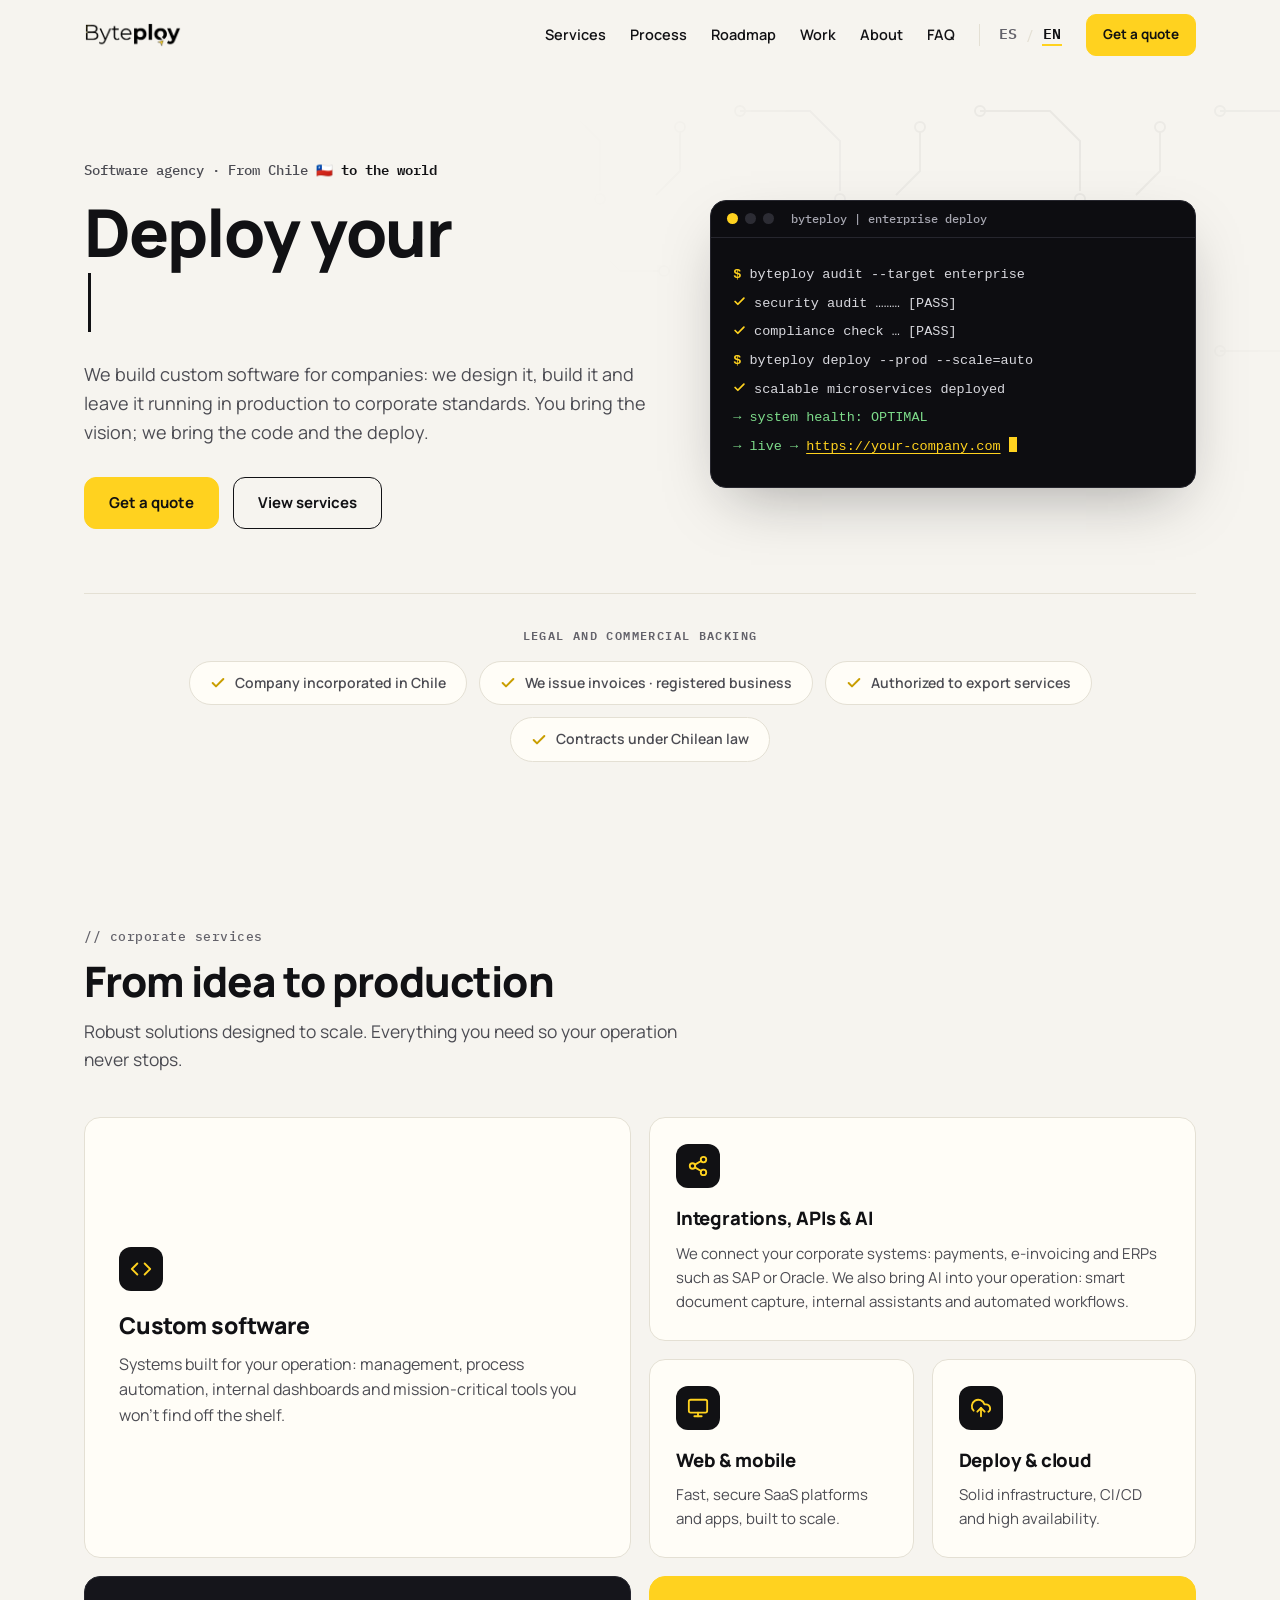
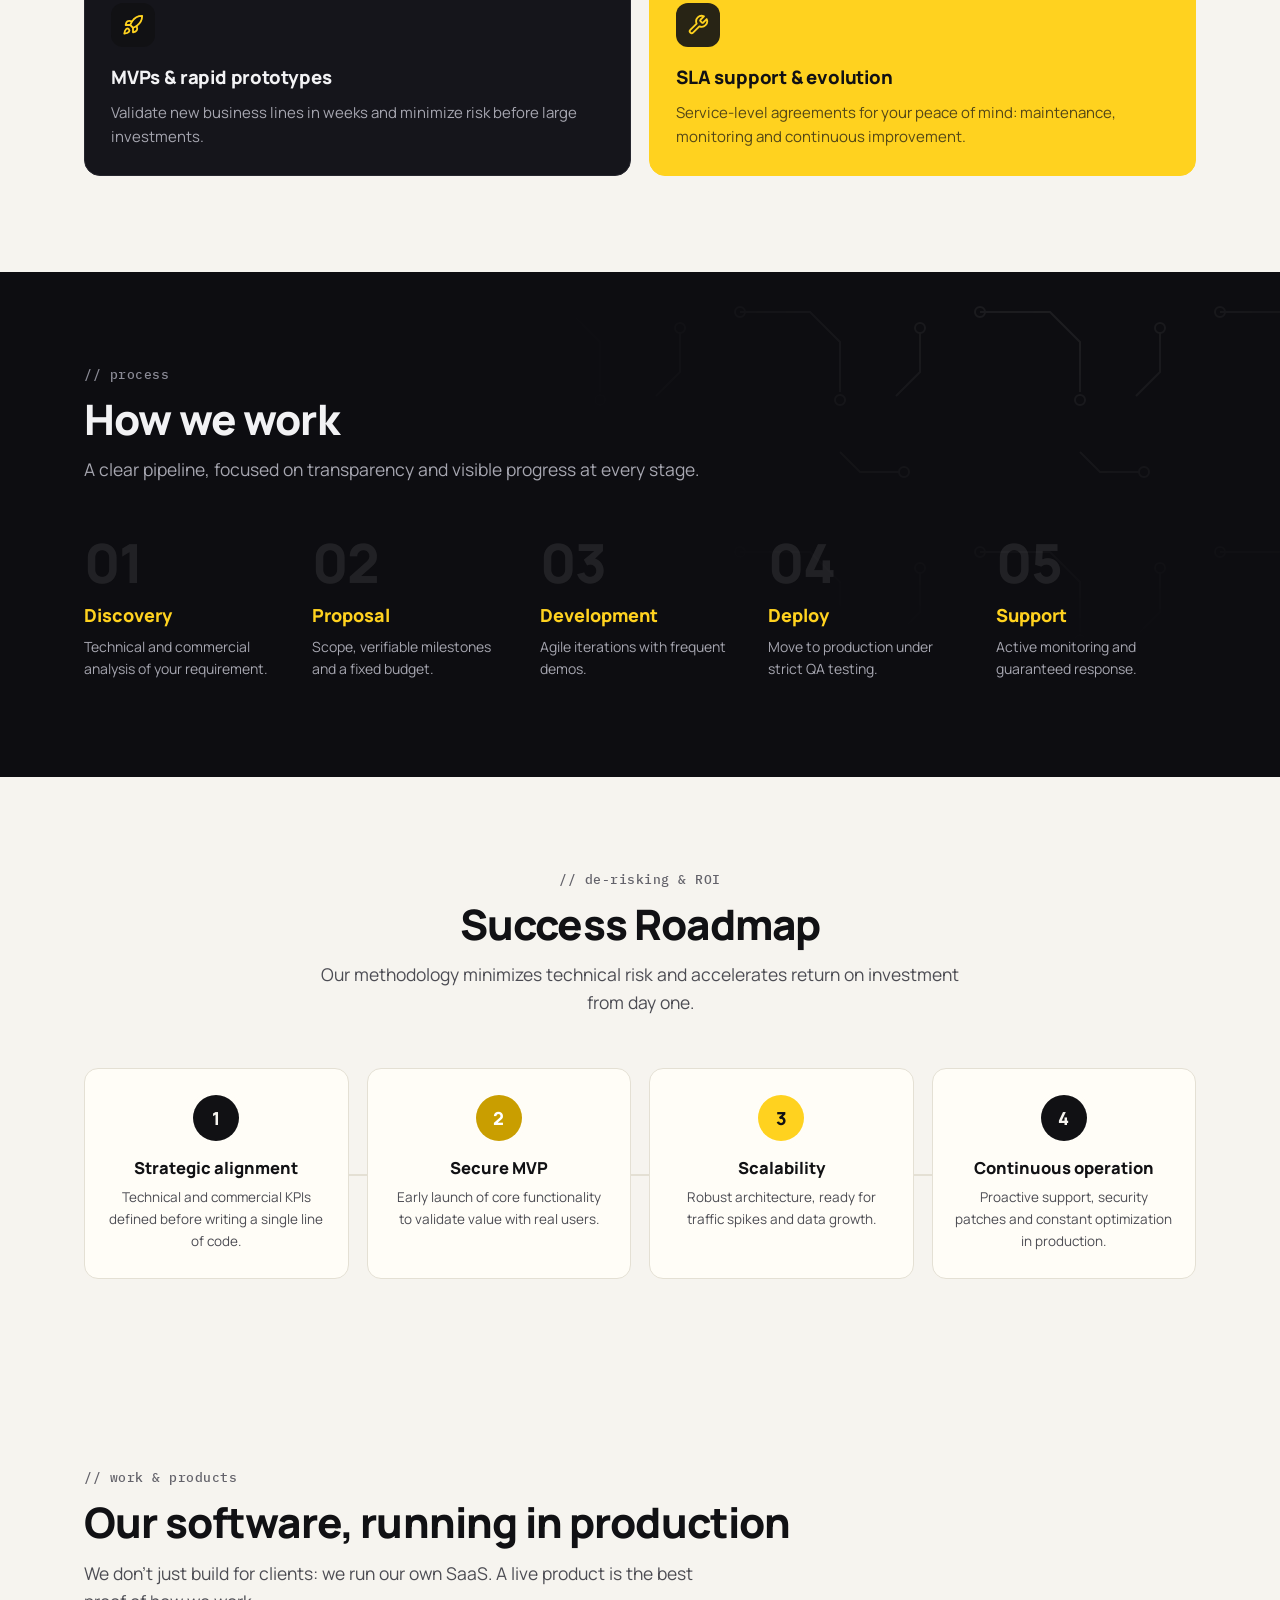
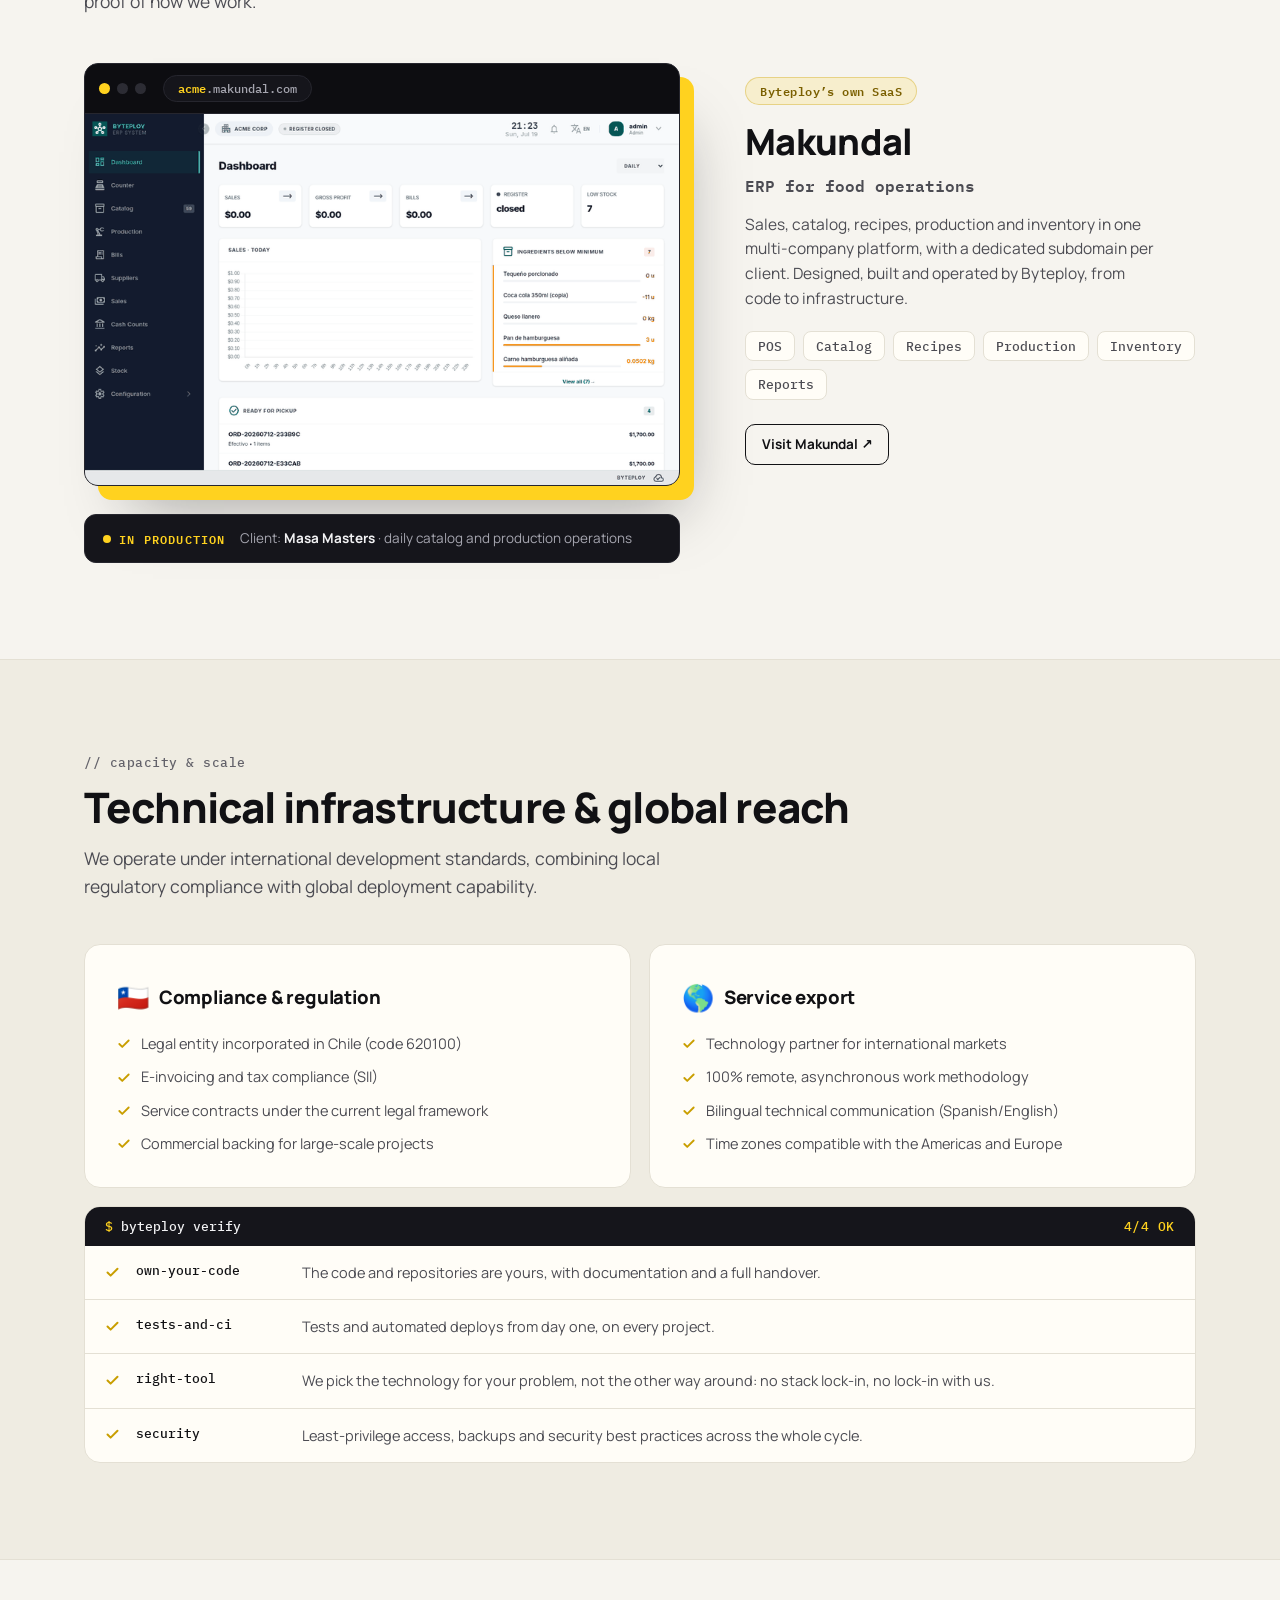
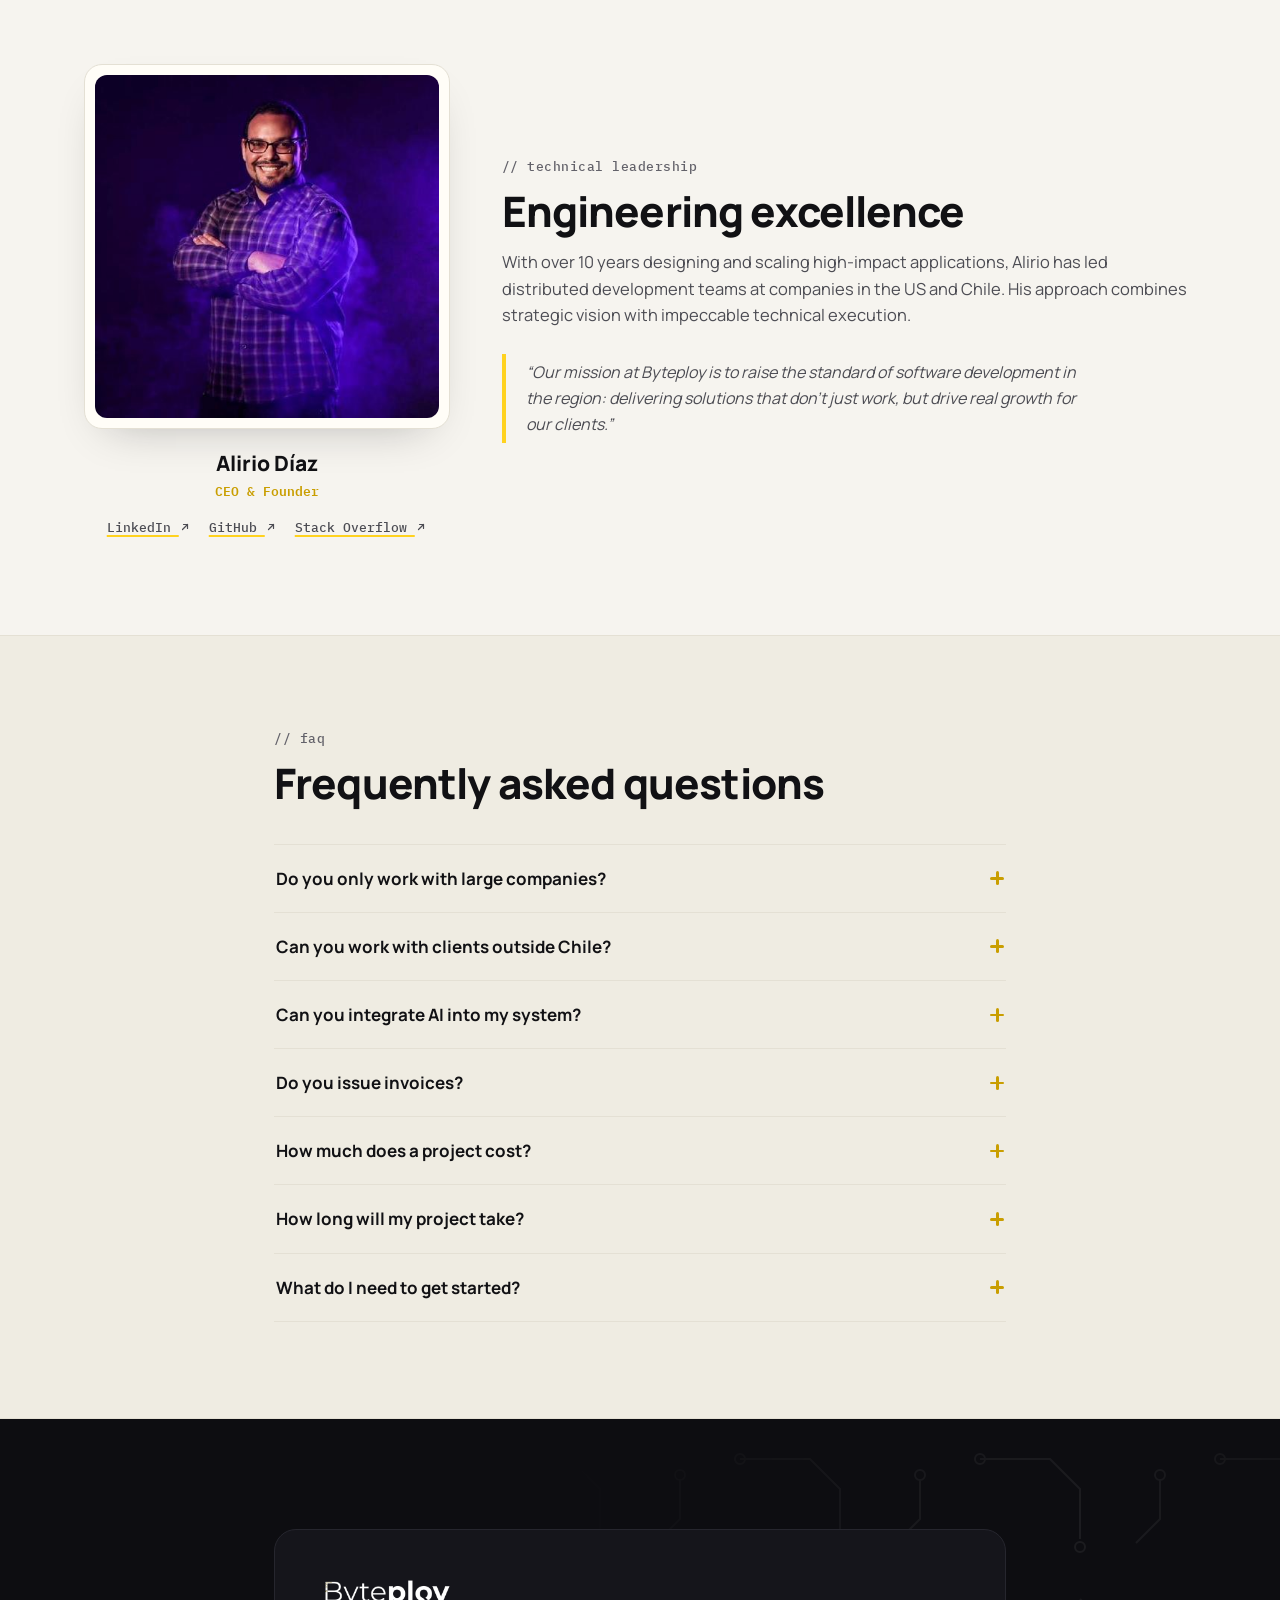
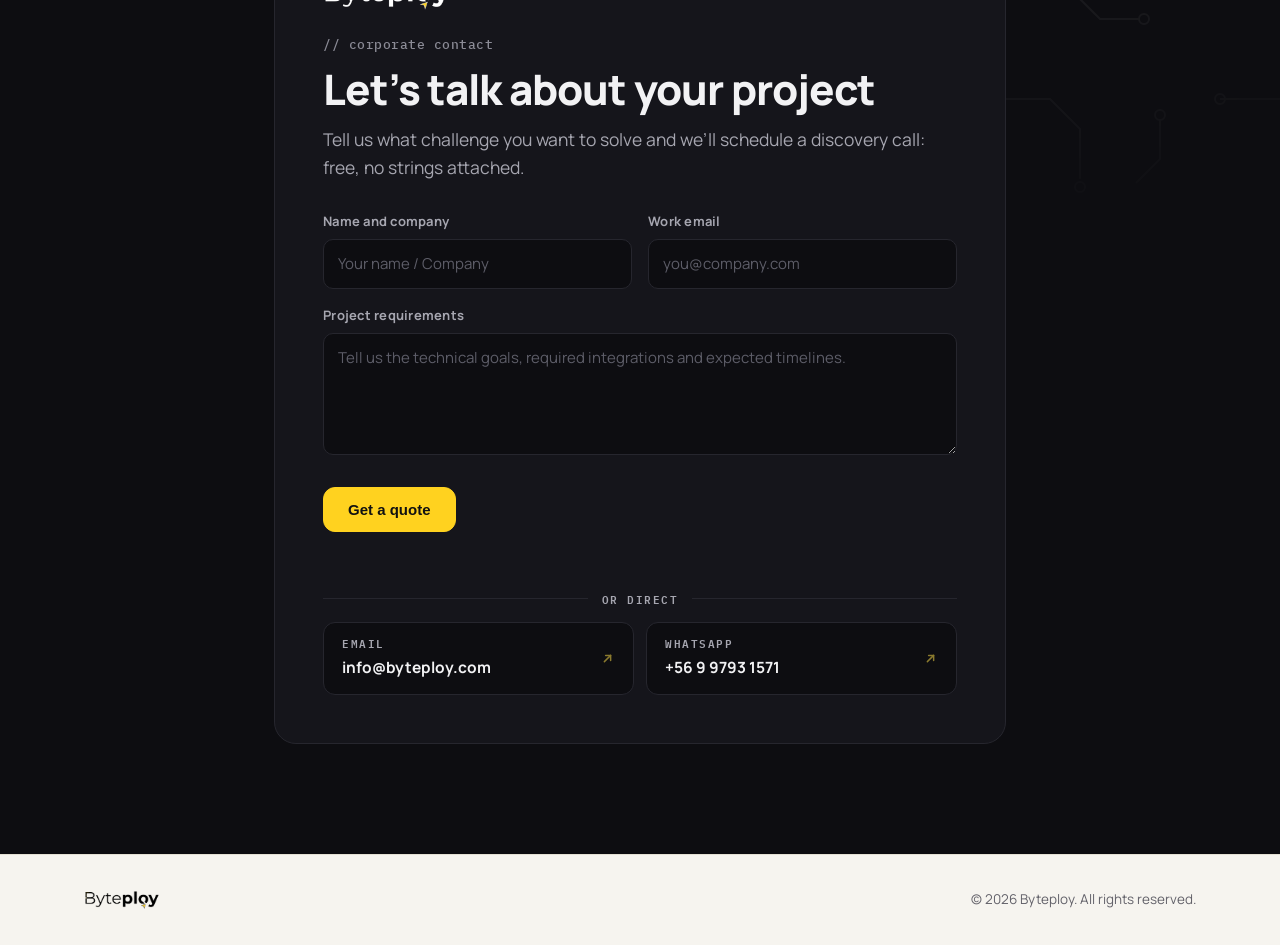
==== commit 85d9ab41: "Formulario: endpoint propio con Turnstile y Resend + guia de deploy Reemplaza Web3Forms por una Clou" ====
--- a/en/index.html
+++ b/en/index.html
@@ -423,22 +423,21 @@
       <p class="kicker">// corporate contact</p>
       <h2>Let’s talk about your project</h2>
       <p class="section-sub">Tell us what challenge you want to solve and we’ll schedule a discovery call: free, no strings attached.</p>
-      <form class="contact-form" id="contact-form" action="https://api.web3forms.com/submit" method="POST"
+      <form class="contact-form" id="contact-form" action="/api/contact" method="POST"
             novalidate
             data-ok="Thanks! We received your request and will reply very soon."
             data-err="We couldn’t send your message. Try again or email info@byteploy.com."
             data-config="Form is being set up. In the meantime, email us at info@byteploy.com."
+            data-captcha="Please complete the anti-bot check before sending."
             data-sending="Sending…">
-        <!-- Replace the value with your web3forms.com Access Key (free, linked to info@byteploy.com) -->
-        <input type="hidden" name="access_key" value="PON-AQUI-TU-ACCESS-KEY-DE-WEB3FORMS">
-        <input type="hidden" name="subject" value="New corporate contact from byteploy.com">
-        <input type="hidden" name="from_name" value="Byteploy Website">
         <input type="checkbox" name="botcheck" class="hp" tabindex="-1" autocomplete="off" aria-hidden="true">
         <div class="form-row">
           <div class="field"><label for="cf-nombre">Name and company</label><input id="cf-nombre" name="name" type="text" autocomplete="name" required placeholder="Your name / Company"></div>
           <div class="field"><label for="cf-email">Work email</label><input id="cf-email" name="email" type="email" autocomplete="email" required placeholder="you@company.com"></div>
         </div>
         <div class="field"><label for="cf-mensaje">Project requirements</label><textarea id="cf-mensaje" name="message" rows="4" required placeholder="Tell us the technical goals, required integrations and expected timelines."></textarea></div>
+        <!-- Replace the value with your Turnstile widget Site Key (Cloudflare > Turnstile) -->
+        <div class="cf-turnstile" data-sitekey="PON-AQUI-TU-SITE-KEY-DE-TURNSTILE" data-theme="dark" data-language="en"></div>
         <button class="btn btn-primary form-submit" type="submit">Get a quote</button>
         <p class="form-status" role="status" aria-live="polite"></p>
       </form>
--- a/assets/styles.css
+++ b/assets/styles.css
@@ -348,6 +348,8 @@
 .field textarea { resize: vertical; min-height: 110px; }
 .form-submit { justify-self: start; }
 .form-submit[disabled] { opacity: 0.6; cursor: wait; transform: none; }
+/* Widget Turnstile: vacío no ocupa alto; el JS reserva 65px al cargarlo */
+.cf-turnstile { justify-self: start; line-height: 0; }
 .form-status { font-size: 14px; color: var(--yellow); min-height: 1.4em; }
 .form-status.is-err { color: #f0a58c; }
 /* Canales directos: tabla compacta de endpoints (email / whatsapp) */
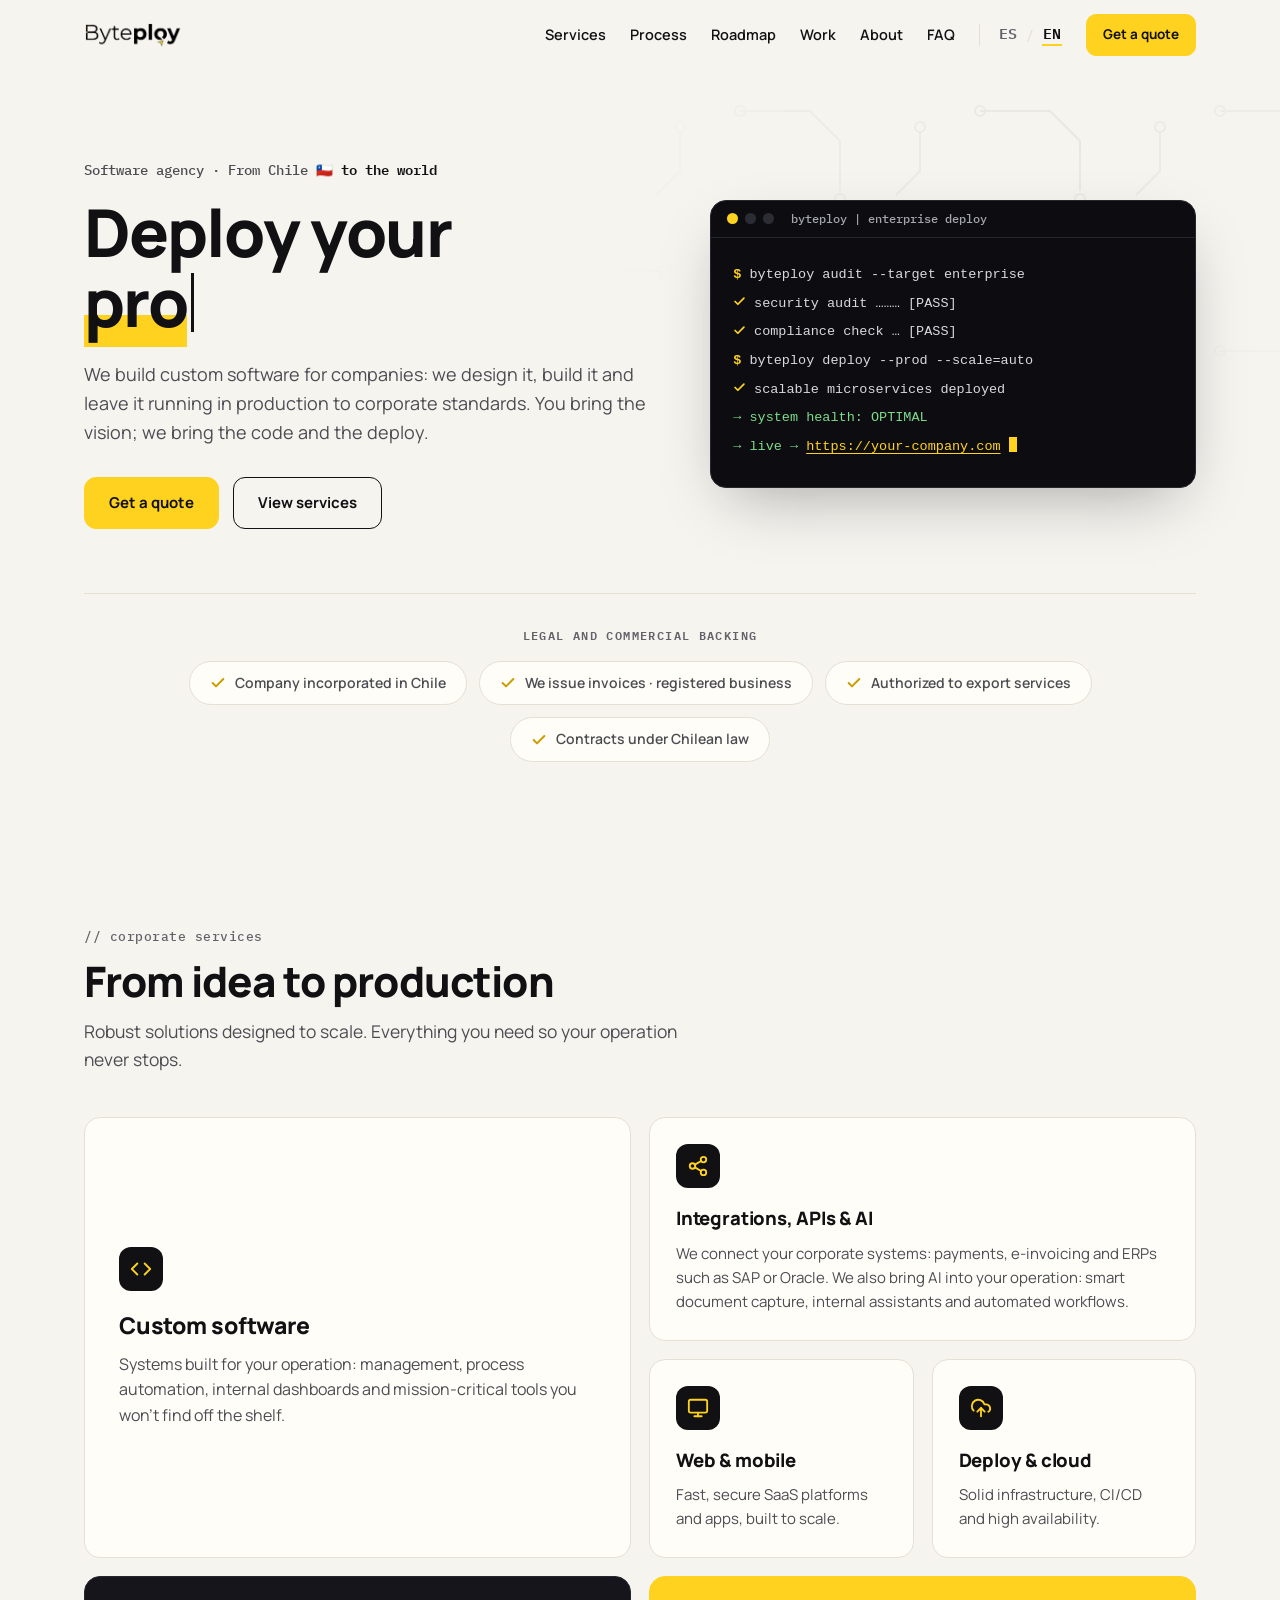
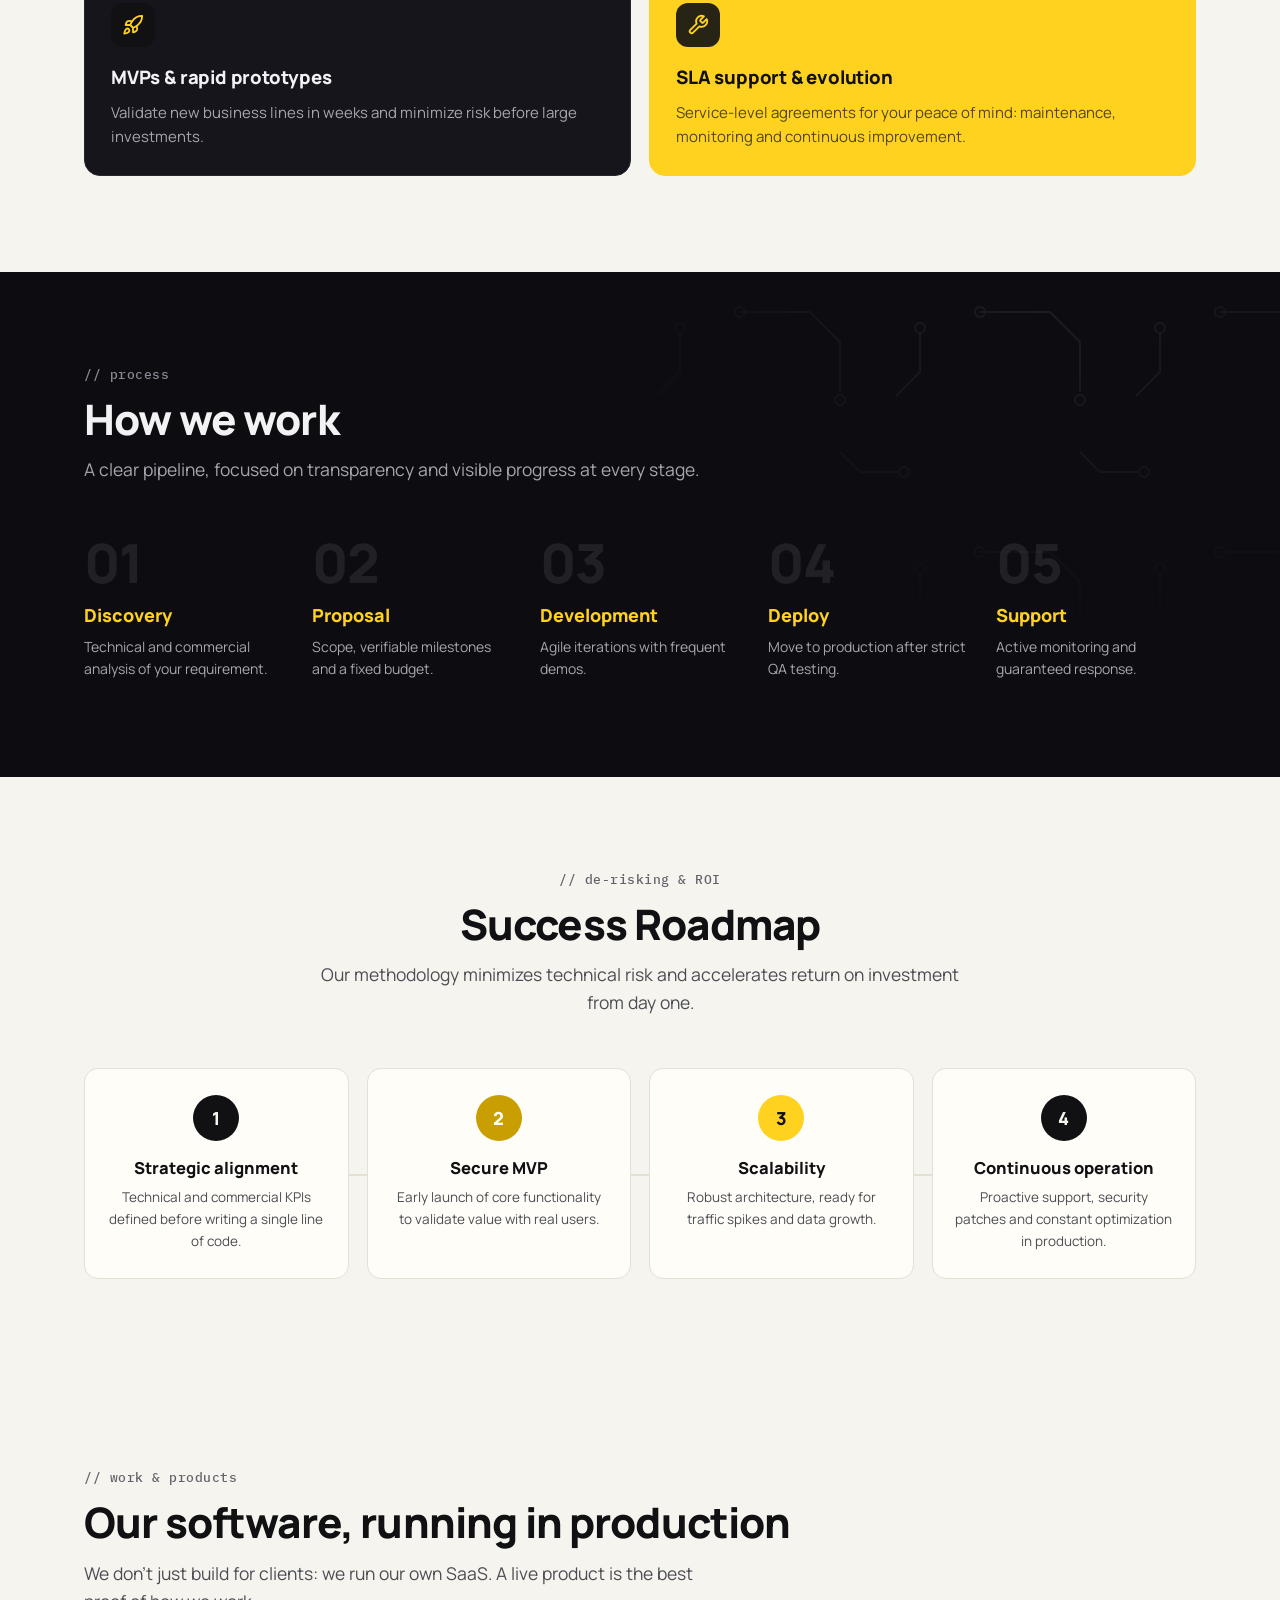
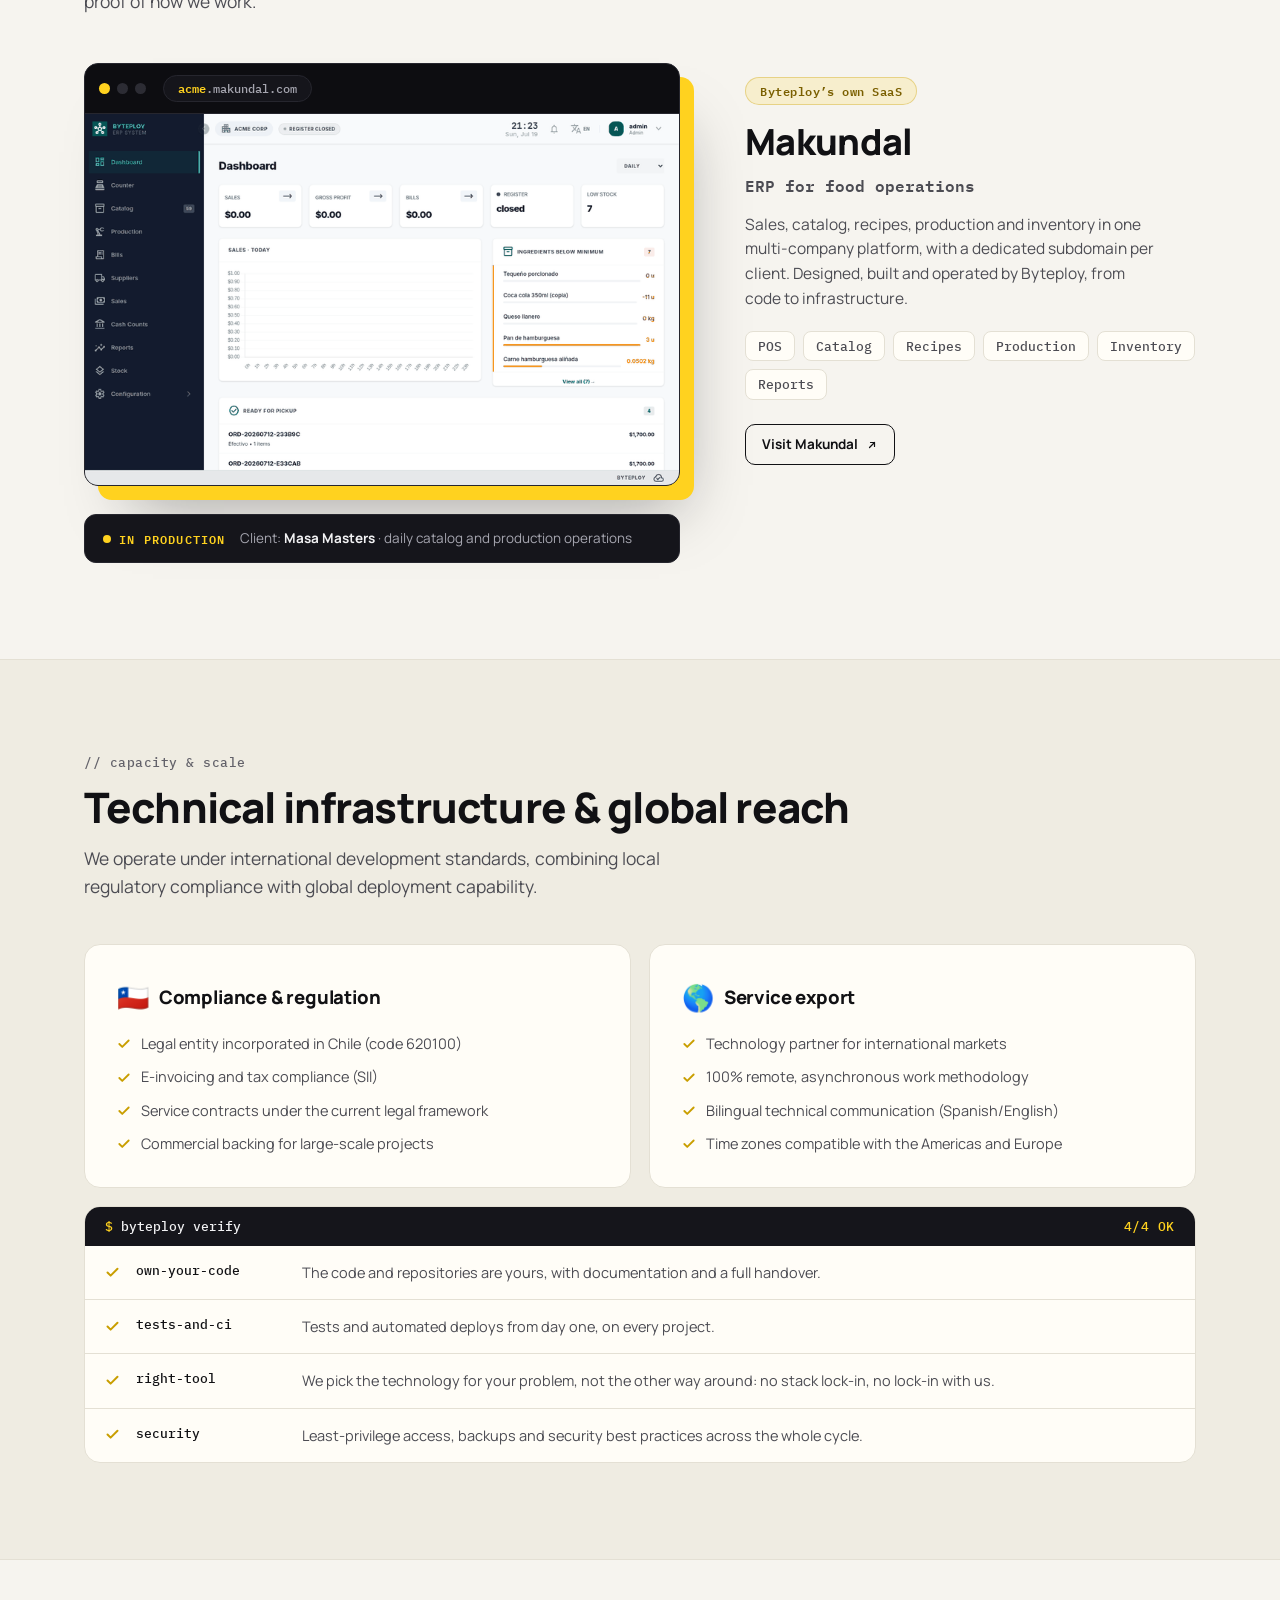
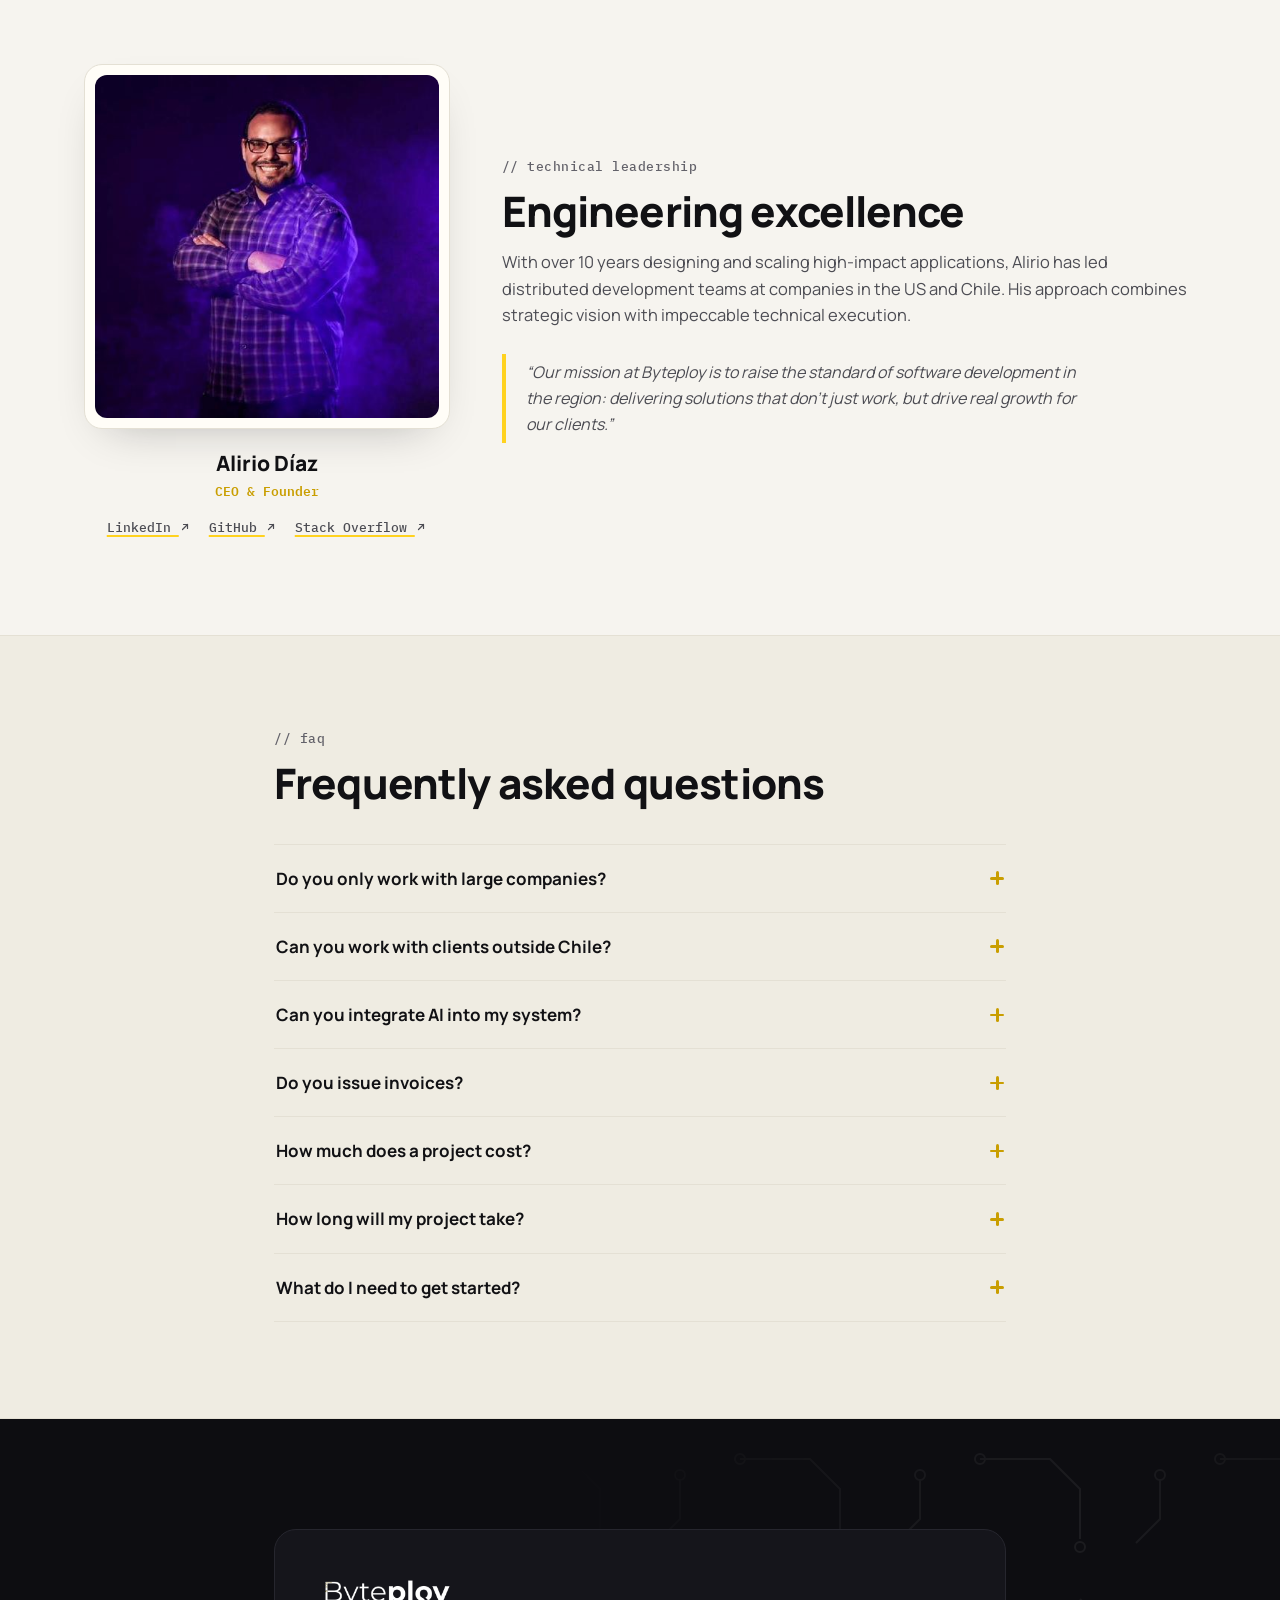
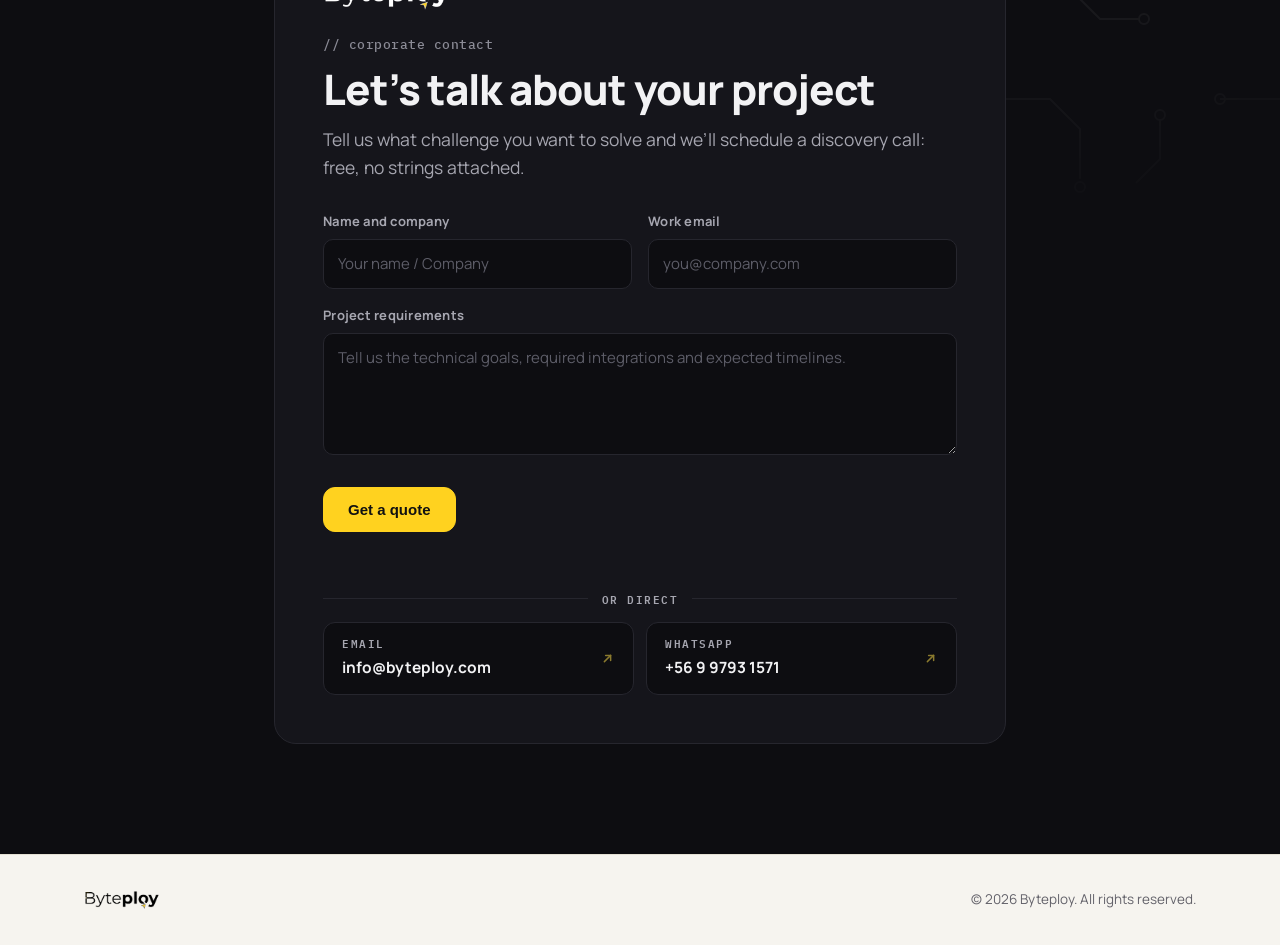
==== commit 0f9c0ec8: "Revision de textos ES/EN: correcciones de precision y consistencia Deploy "tras" QA (no "bajo"/"unde" ====
--- a/en/index.html
+++ b/en/index.html
@@ -261,7 +261,7 @@
       <li class="step" data-reveal><div class="ghost">01</div><h3>Discovery</h3><p>Technical and commercial analysis of your requirement.</p></li>
       <li class="step" data-reveal><div class="ghost">02</div><h3>Proposal</h3><p>Scope, verifiable milestones and a fixed budget.</p></li>
       <li class="step" data-reveal><div class="ghost">03</div><h3>Development</h3><p>Agile iterations with frequent demos.</p></li>
-      <li class="step" data-reveal><div class="ghost">04</div><h3>Deploy</h3><p>Move to production under strict QA testing.</p></li>
+      <li class="step" data-reveal><div class="ghost">04</div><h3>Deploy</h3><p>Move to production after strict QA testing.</p></li>
       <li class="step" data-reveal><div class="ghost">05</div><h3>Support</h3><p>Active monitoring and guaranteed response.</p></li>
     </ol>
   </div>
@@ -311,7 +311,7 @@
         <ul class="case-modules" aria-label="Makundal modules">
           <li>POS</li><li>Catalog</li><li>Recipes</li><li>Production</li><li>Inventory</li><li>Reports</li>
         </ul>
-        <a class="btn btn-ghost btn-small" href="https://makundal.com" target="_blank" rel="noopener">Visit Makundal ↗</a>
+        <a class="btn btn-ghost btn-small" href="https://makundal.com" target="_blank" rel="noopener">Visit Makundal <svg class="ext" viewBox="0 0 24 24" width="12" height="12" fill="none" stroke="currentColor" stroke-width="2.4" stroke-linecap="round" stroke-linejoin="round" aria-hidden="true" focusable="false"><path d="M7 17 17 7"/><path d="M9 7h8v8"/></svg></a>
       </div>
     </div>
   </div>
--- a/assets/styles.css
+++ b/assets/styles.css
@@ -313,7 +313,7 @@
 .lead-role { font: 600 13px/1.6 var(--font-mono); color: var(--yellow2); }
 .founder-links { display: flex; gap: 18px; margin-top: 12px; flex-wrap: wrap; justify-content: center; }
 .founder-links a { font: 500 13px/1.4 var(--font-mono); color: var(--ink2); text-decoration-thickness: 1.5px; }
-.founder-links a .ext { vertical-align: -1px; }
+.ext { vertical-align: -1px; }
 .founder-links a:hover { color: var(--yellow2); }
 .lead-bio { font-size: 16.5px; color: var(--ink2); margin-top: 14px; text-wrap: pretty; }
 .quote { border-left: 4px solid var(--yellow); padding: 6px 0 6px 20px; margin-top: 26px; font-style: italic; color: var(--ink2); font-size: 16px; max-width: 60ch; text-wrap: pretty; }
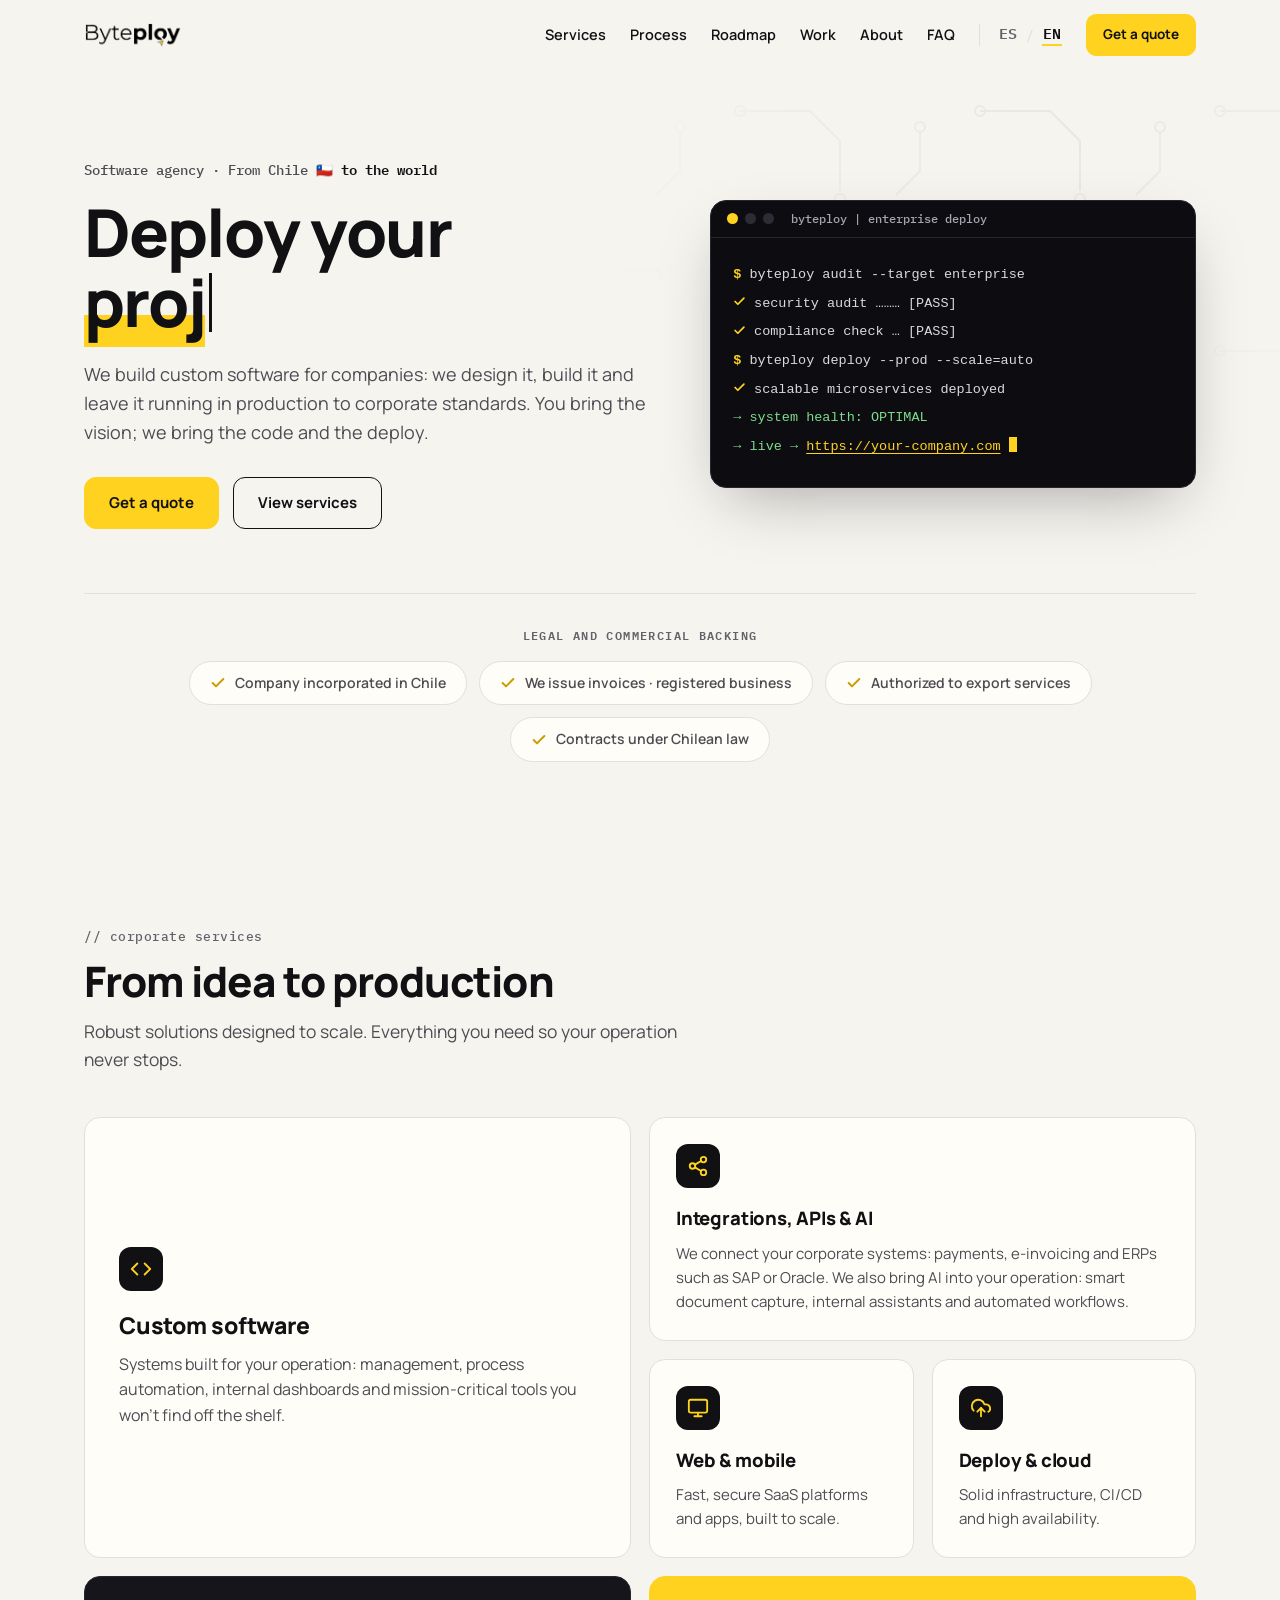
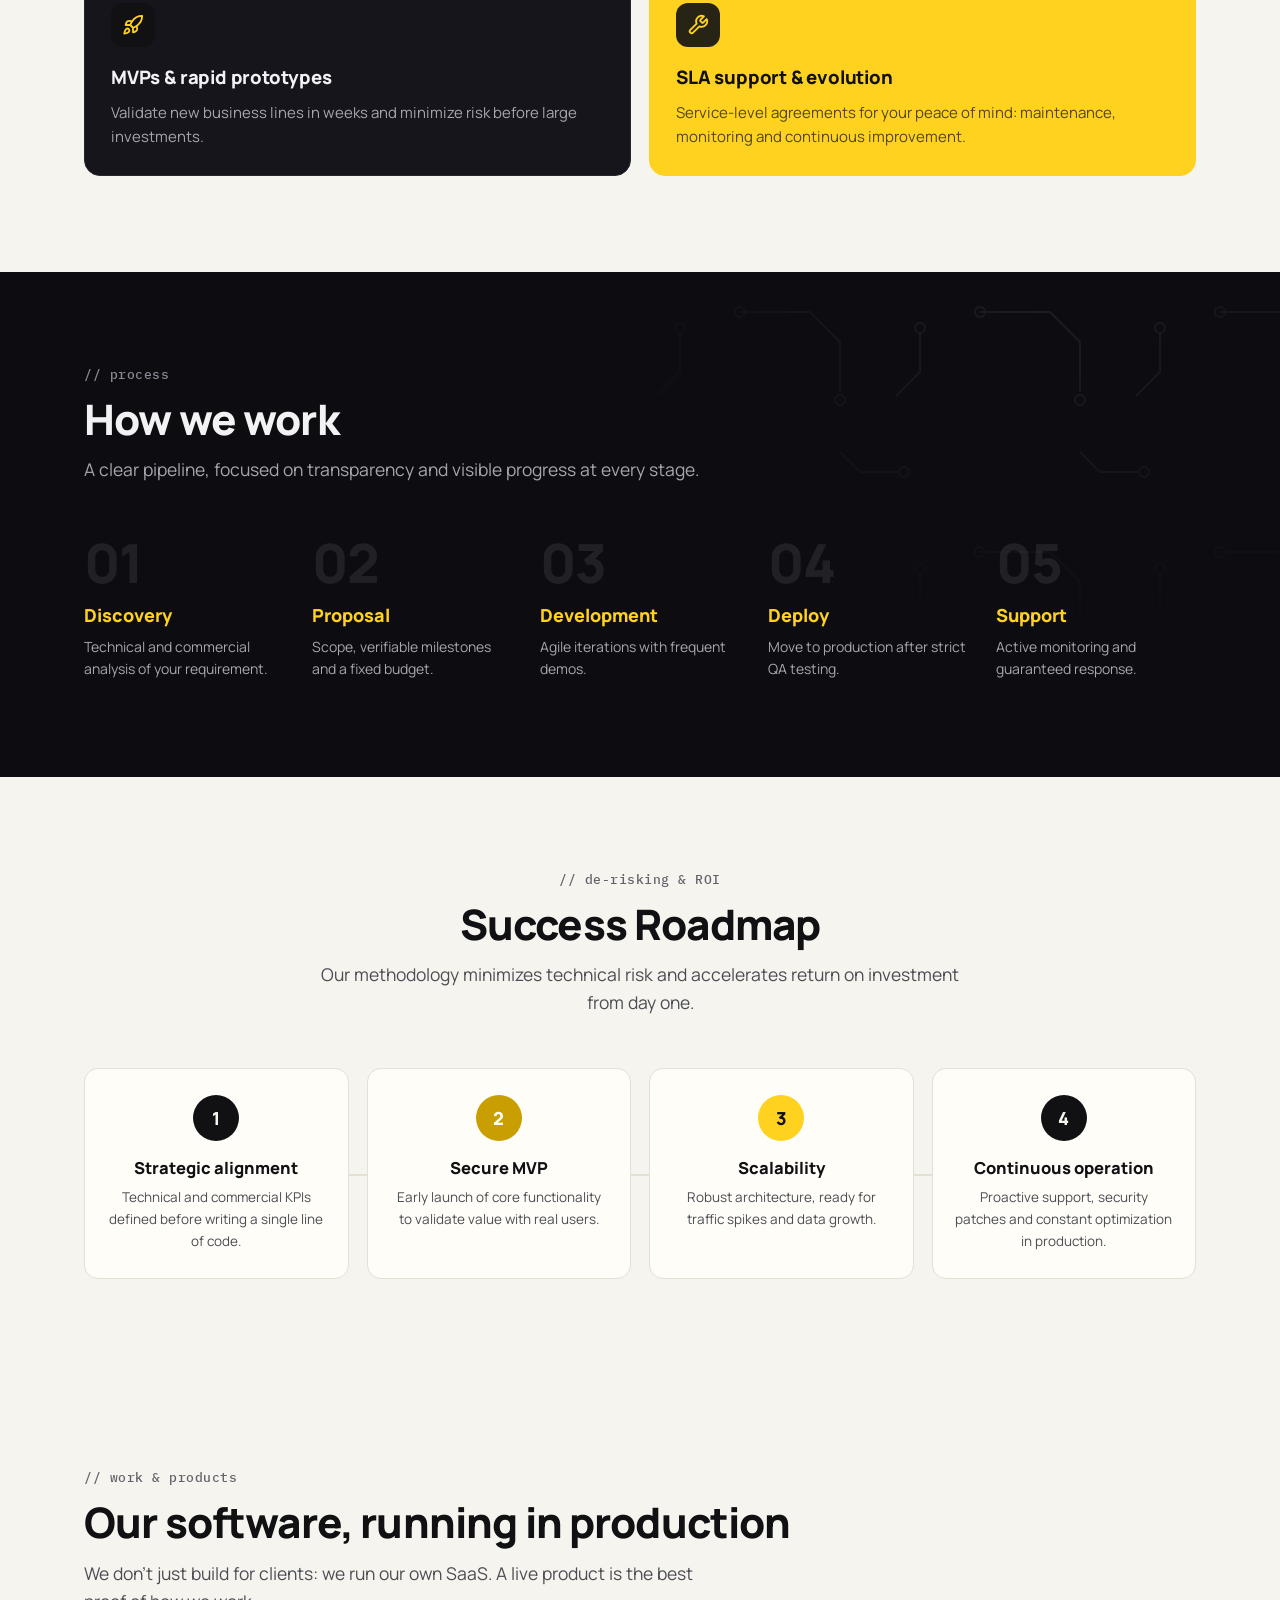
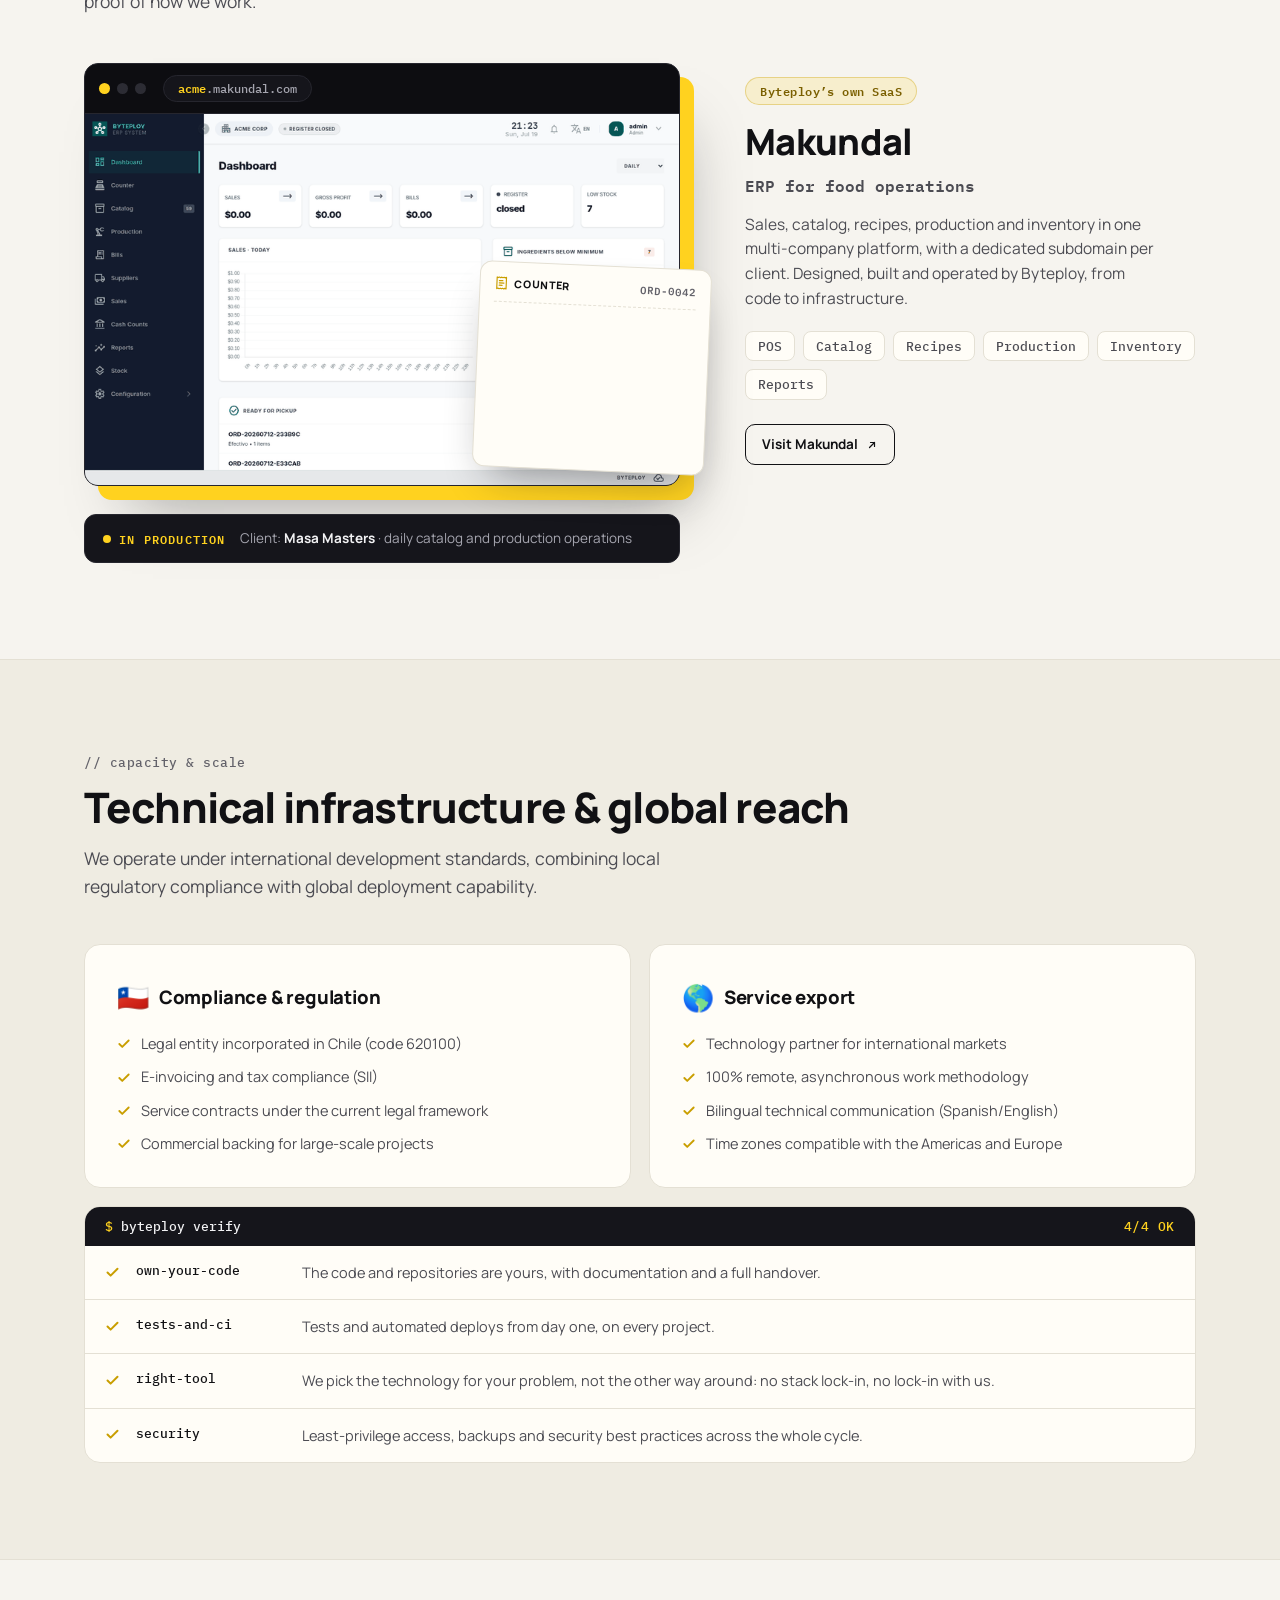
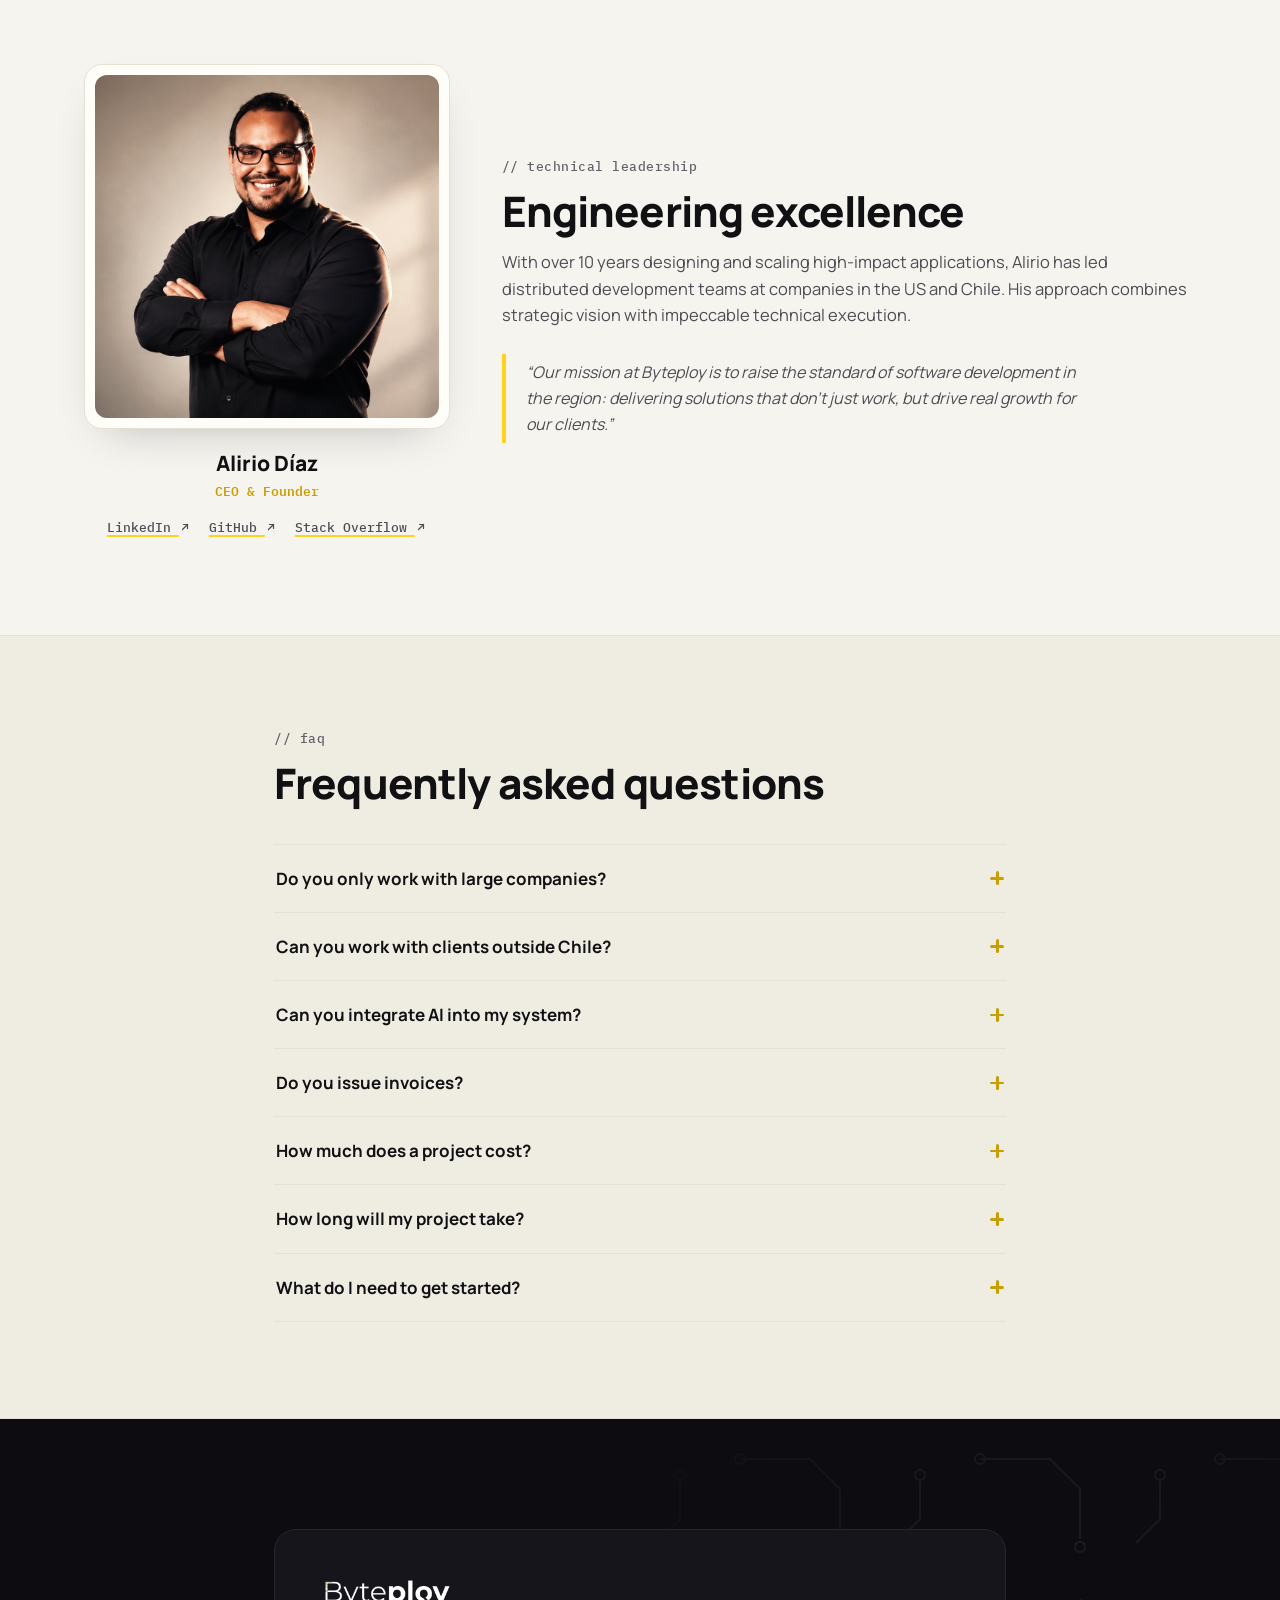
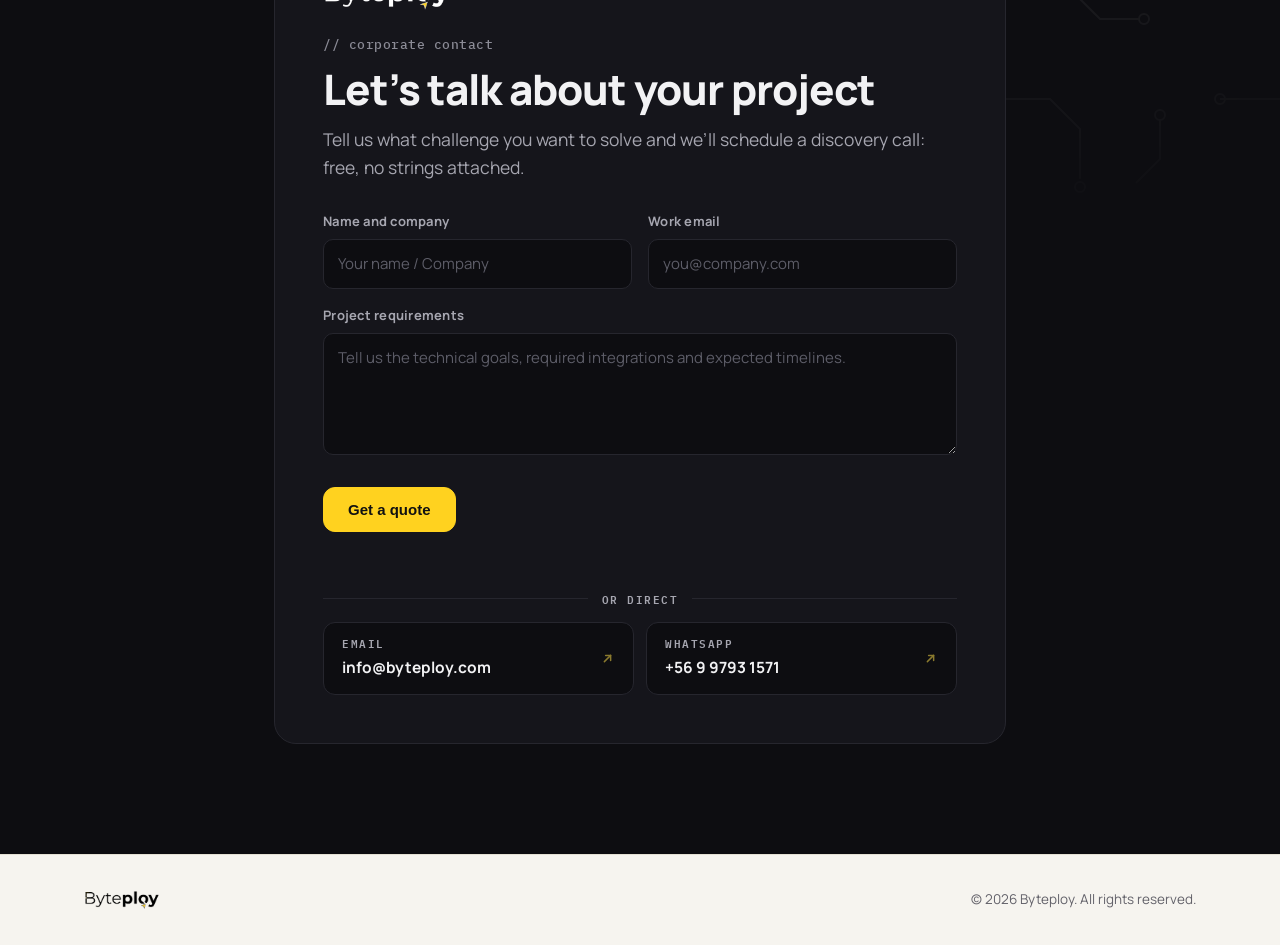
==== commit 57c573d1: "Casos: ticket de venta animado como ilustracion del producto Adaptacion del ticket POS del prototipo" ====
--- a/en/index.html
+++ b/en/index.html
@@ -298,6 +298,17 @@
           </div>
           <img src="../assets/makundal-demo.gif" width="800" height="500" alt="Makundal walkthrough: sales dashboard, point of sale, catalog, production and reports" loading="lazy">
         </div>
+        <div class="ticket" aria-hidden="true">
+          <div class="ticket-head">
+            <span class="ticket-label"><svg viewBox="0 0 24 24" fill="none" stroke="currentColor" stroke-width="2" stroke-linecap="round" stroke-linejoin="round"><path d="M4 2v20l2-1 2 1 2-1 2 1 2-1 2 1 2-1 2 1V2l-2 1-2-1-2 1-2-1-2 1-2-1-2 1Z"/><path d="M14 8H8"/><path d="M16 12H8"/><path d="M13 16H8"/></svg>Counter</span>
+            <span class="ticket-code">ORD-0042</span>
+          </div>
+          <div class="t-row"><span class="qty">2×</span><span class="name">Pan amasado</span><span class="dots"></span><span class="price">$1.600</span></div>
+          <div class="t-row"><span class="qty">1×</span><span class="name">Café cortado</span><span class="dots"></span><span class="price">$2.200</span></div>
+          <div class="t-row"><span class="qty">2×</span><span class="name">Empanada de pino</span><span class="dots"></span><span class="price">$5.000</span></div>
+          <div class="ticket-total"><span class="word">Total</span><span class="amount">$8.800</span></div>
+          <span class="pay-chip"><svg viewBox="0 0 24 24" fill="none" stroke="currentColor" stroke-width="2" stroke-linecap="round" stroke-linejoin="round"><rect x="2" y="6" width="20" height="12" rx="2"/><circle cx="12" cy="12" r="2"/><path d="M6 12h.01M18 12h.01"/></svg>Cash</span>
+        </div>
         <div class="case-status">
           <span class="case-status-live"><span class="case-status-dot" aria-hidden="true"></span>IN PRODUCTION</span>
           <p>Client: <b>Masa Masters</b> · daily catalog and production operations</p>
--- a/assets/styles.css
+++ b/assets/styles.css
@@ -266,6 +266,36 @@
 @keyframes pulse { 50% { opacity: 0.35; } }
 .case-status p { font-size: 13.5px; color: var(--dmuted); margin: 0; }
 .case-status p b { color: var(--dtext); font-weight: 700; }
+
+/* Ticket de venta: artefacto del producto flotando sobre la ventana */
+.case-window { position: relative; }
+.ticket {
+  position: absolute; right: -14px; bottom: 92px; width: 232px; z-index: 2;
+  background: var(--paper2); border: 1px solid var(--line); border-radius: 12px;
+  padding: 13px 14px 12px; transform: rotate(2.5deg);
+  box-shadow: 0 22px 44px -18px rgba(17, 17, 20, 0.45);
+}
+.ticket-head { display: flex; align-items: center; justify-content: space-between; gap: 8px; padding-bottom: 9px; border-bottom: 1px dashed var(--line); }
+.ticket-label { display: inline-flex; align-items: center; gap: 6px; font-size: 10.5px; font-weight: 800; text-transform: uppercase; letter-spacing: 0.06em; color: var(--ink); }
+.ticket-label svg { width: 14px; height: 14px; color: var(--yellow2); }
+.ticket-code { font: 600 10.5px/1 var(--font-mono); color: var(--muted); }
+.t-row { display: flex; align-items: baseline; gap: 8px; padding: 6px 0 0; font-size: 12.5px; opacity: 0; animation: row-in 9s infinite both; }
+.t-row .qty { font: 600 11px/1.4 var(--font-mono); color: var(--yellow2); flex: none; }
+.t-row .name { font-weight: 600; color: var(--ink); min-width: 0; white-space: nowrap; }
+.t-row .dots { flex: 1; border-bottom: 1px dotted var(--line); transform: translateY(-3px); }
+.t-row .price { font: 600 11.5px/1.4 var(--font-mono); color: var(--ink2); }
+.t-row:nth-of-type(2) { animation-delay: 0.9s; }
+.t-row:nth-of-type(3) { animation-delay: 1.8s; }
+.ticket-total { display: flex; align-items: center; justify-content: space-between; margin-top: 10px; padding-top: 9px; border-top: 2px solid var(--ink); opacity: 0; animation: row-in 9s 2.8s infinite both; }
+.ticket-total .word { font-size: 10.5px; font-weight: 800; text-transform: uppercase; letter-spacing: 0.1em; color: var(--ink); }
+.ticket-total .amount { font: 700 16px/1 var(--font-mono); color: var(--ink); }
+.pay-chip { display: inline-flex; align-items: center; gap: 5px; margin-top: 9px; padding: 4px 10px; border-radius: 999px; background: rgba(255, 210, 31, 0.16); border: 1px solid rgba(201, 158, 0, 0.35); font-size: 10.5px; font-weight: 700; color: #7a5f00; opacity: 0; animation: row-in 9s 3.4s infinite both; }
+.pay-chip svg { width: 13px; height: 13px; }
+@keyframes row-in {
+  0% { opacity: 0; transform: translateY(6px); }
+  5%, 88% { opacity: 1; transform: translateY(0); }
+  96%, 100% { opacity: 0; transform: translateY(0); }
+}
 
 .case-id .case-badge { display: inline-block; font: 600 12px/1 var(--font-mono); letter-spacing: 0.04em; color: #7a5f00; background: rgba(255, 210, 31, 0.16); border: 1px solid rgba(201, 158, 0, 0.35); border-radius: 999px; padding: 7px 14px; margin-bottom: 18px; }
 .case-id h3 { font-size: clamp(28px, 3vw, 36px); font-weight: 800; letter-spacing: -0.02em; line-height: 1.05; }
@@ -388,6 +418,7 @@
   .case-show { grid-template-columns: 1fr; }
   .case-window { padding-right: 10px; }
   .case-frame { box-shadow: 10px 10px 0 0 var(--yellow), 18px 34px 50px -22px rgba(17, 17, 20, 0.35); }
+  .ticket { right: 4px; bottom: 86px; width: 208px; }
   .steps { grid-template-columns: repeat(2, 1fr); }
   .road-grid { grid-template-columns: repeat(2, 1fr); }
   .road-line { display: none; }
@@ -424,6 +455,8 @@
   .term-body { font-size: 12px; line-height: 1.9; padding: 16px 16px 20px; white-space: pre-wrap; overflow-wrap: anywhere; overflow-x: hidden; }
   .verify-row { grid-template-columns: 15px 1fr; }
   .verify-row p { grid-column: 2; }
+  /* Ticket: sobre el GIF taparía demasiado; pasa a tarjeta estática bajo el frame */
+  .ticket { position: static; width: auto; margin-top: 14px; transform: none; box-shadow: none; }
 }
 
 /* ---------- Movimiento reducido ---------- */
@@ -432,6 +465,7 @@
   html { scroll-behavior: auto; }
   .reveal { opacity: 1; transform: none; transition: none; }
   .caret, .term-cursor, .case-status-dot { animation: none; }
+  .t-row, .ticket-total, .pay-chip { animation: none; opacity: 1; }
   .btn, .card, .road-card { transition: none; }
   .btn:hover, .card:hover, .road-card:hover { transform: none; }
 }
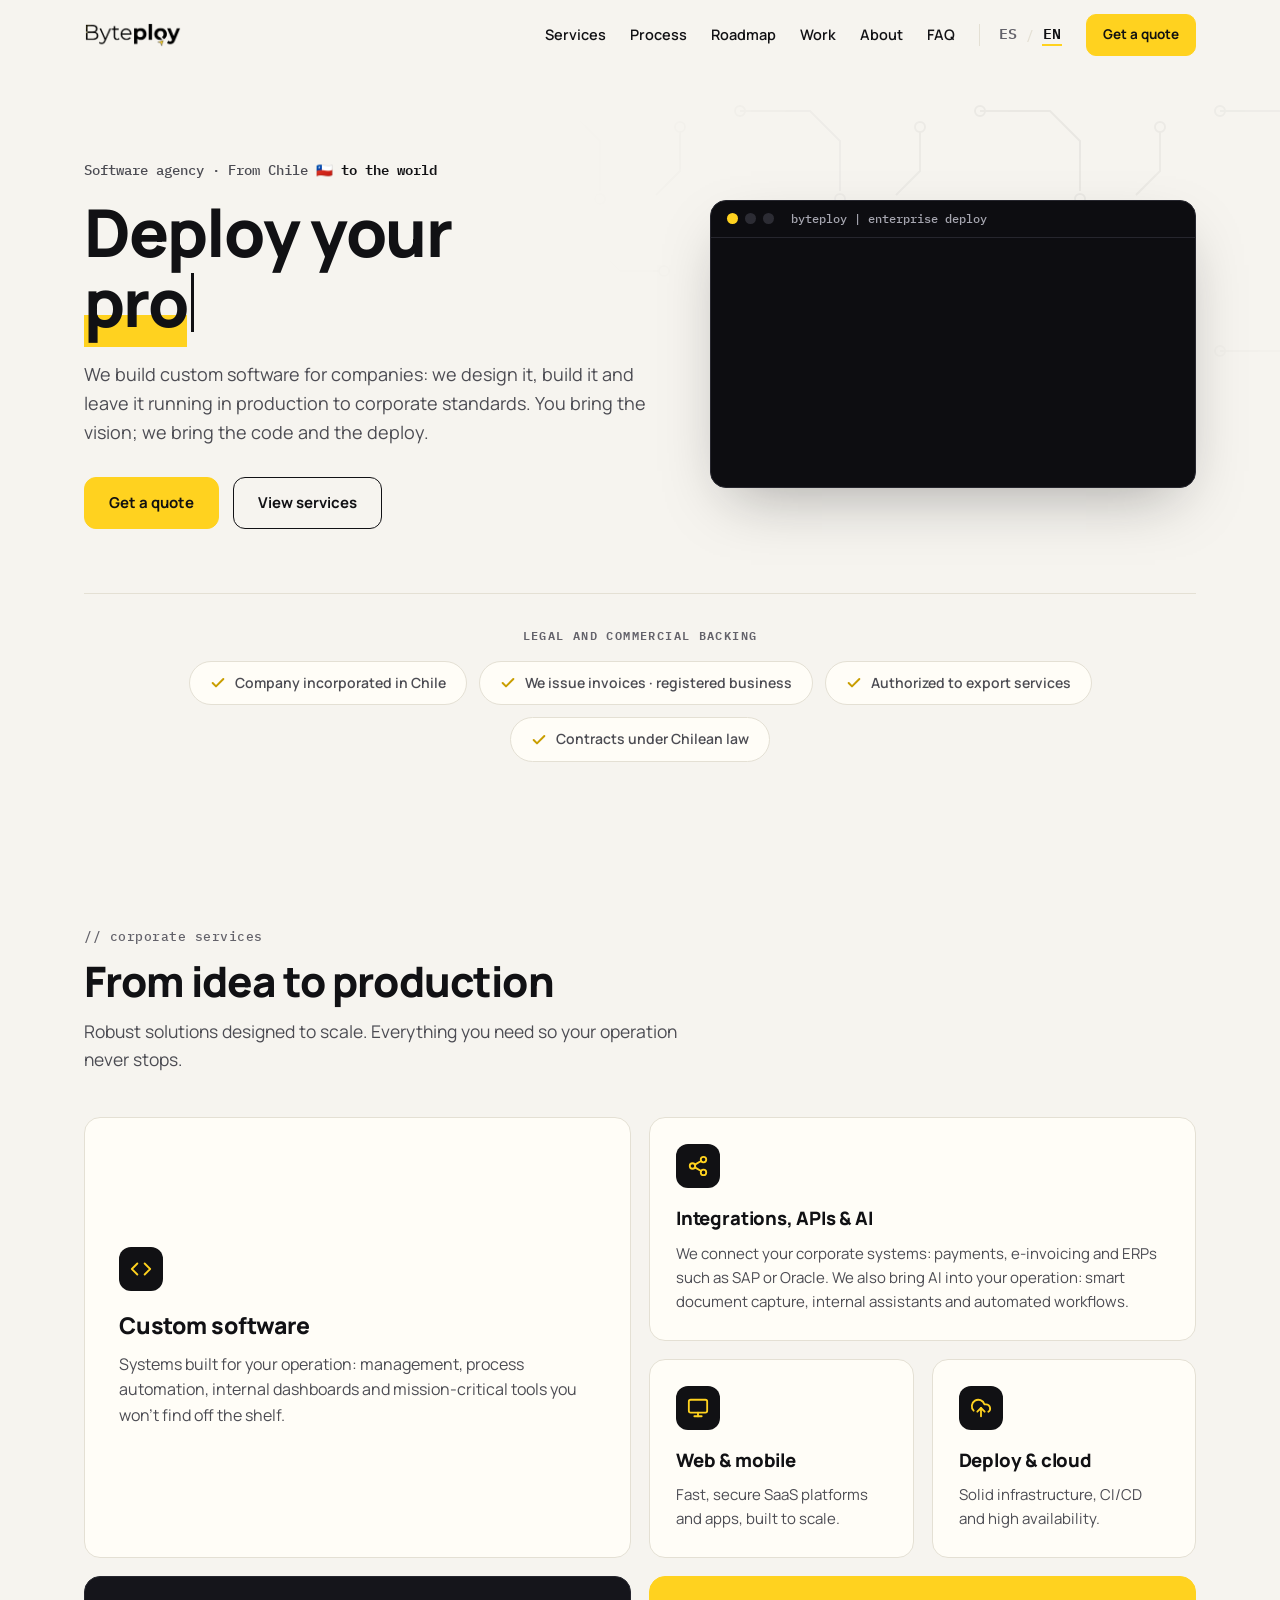
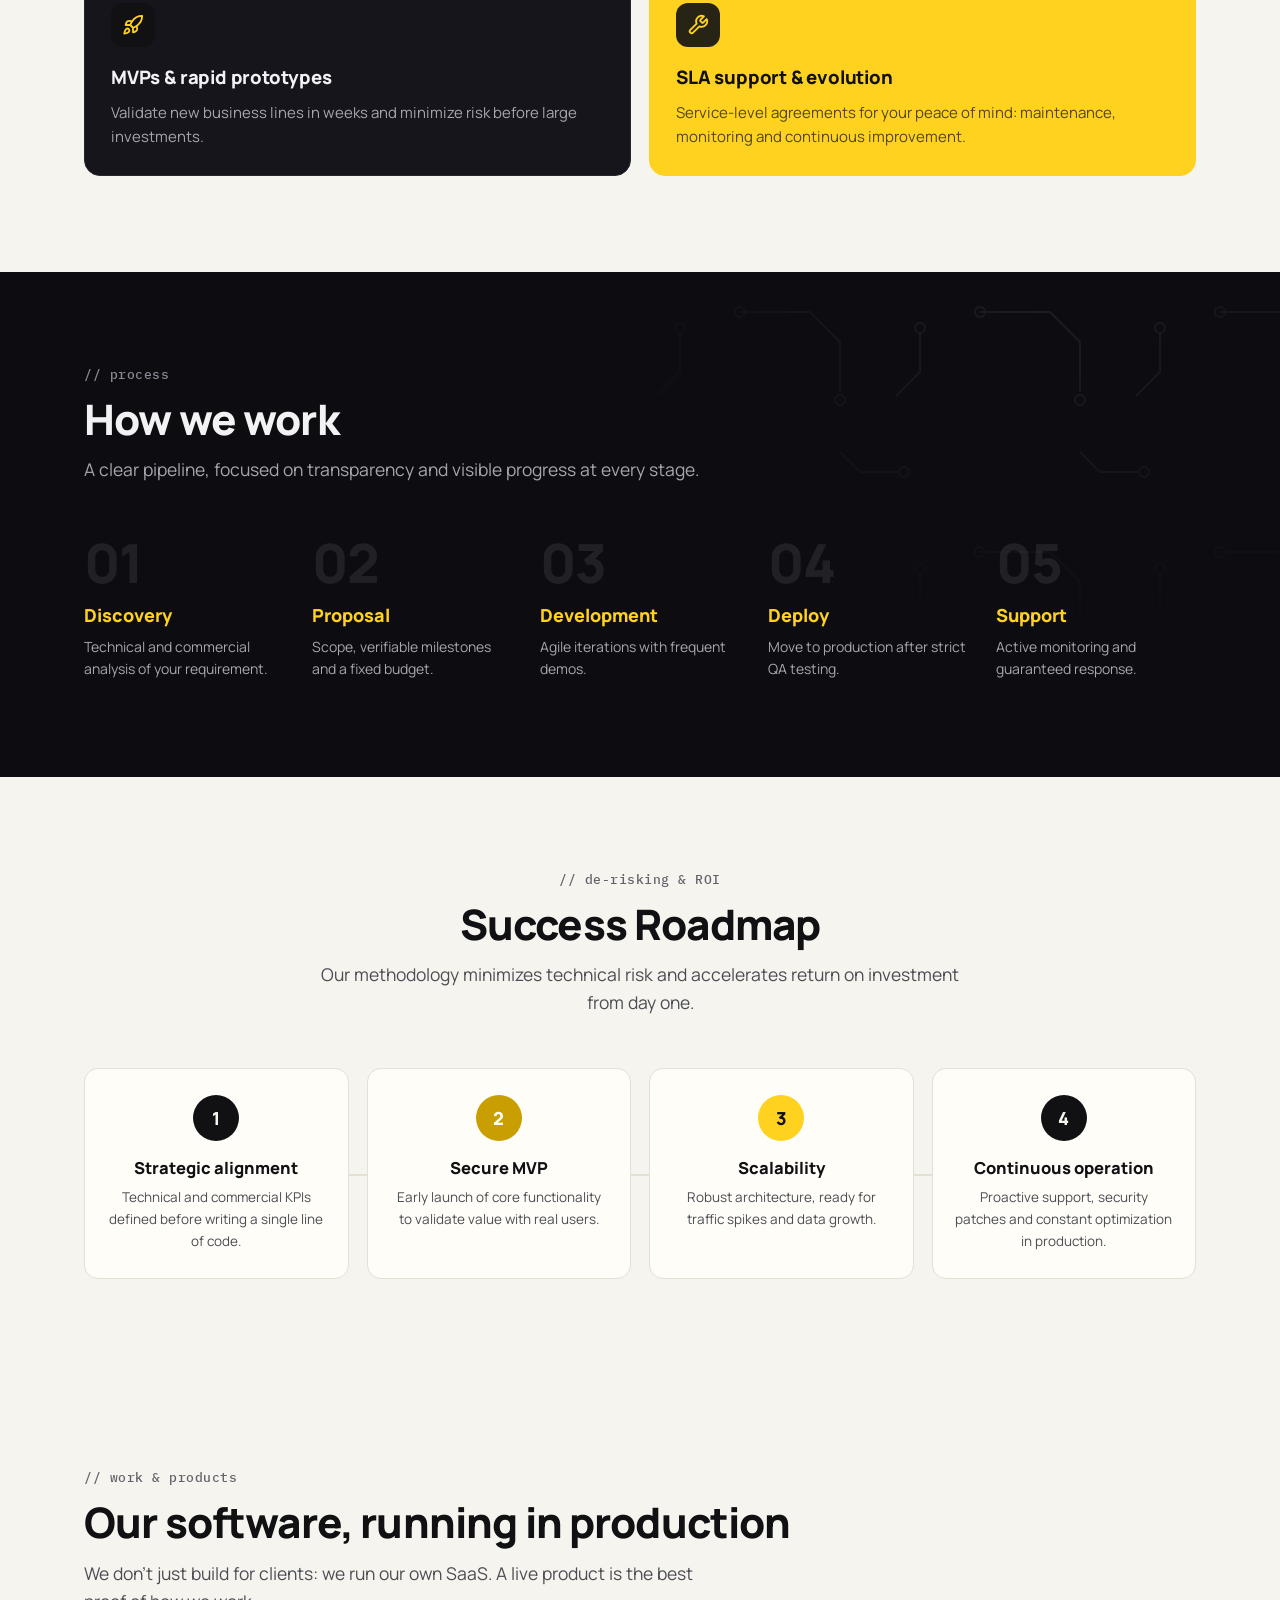
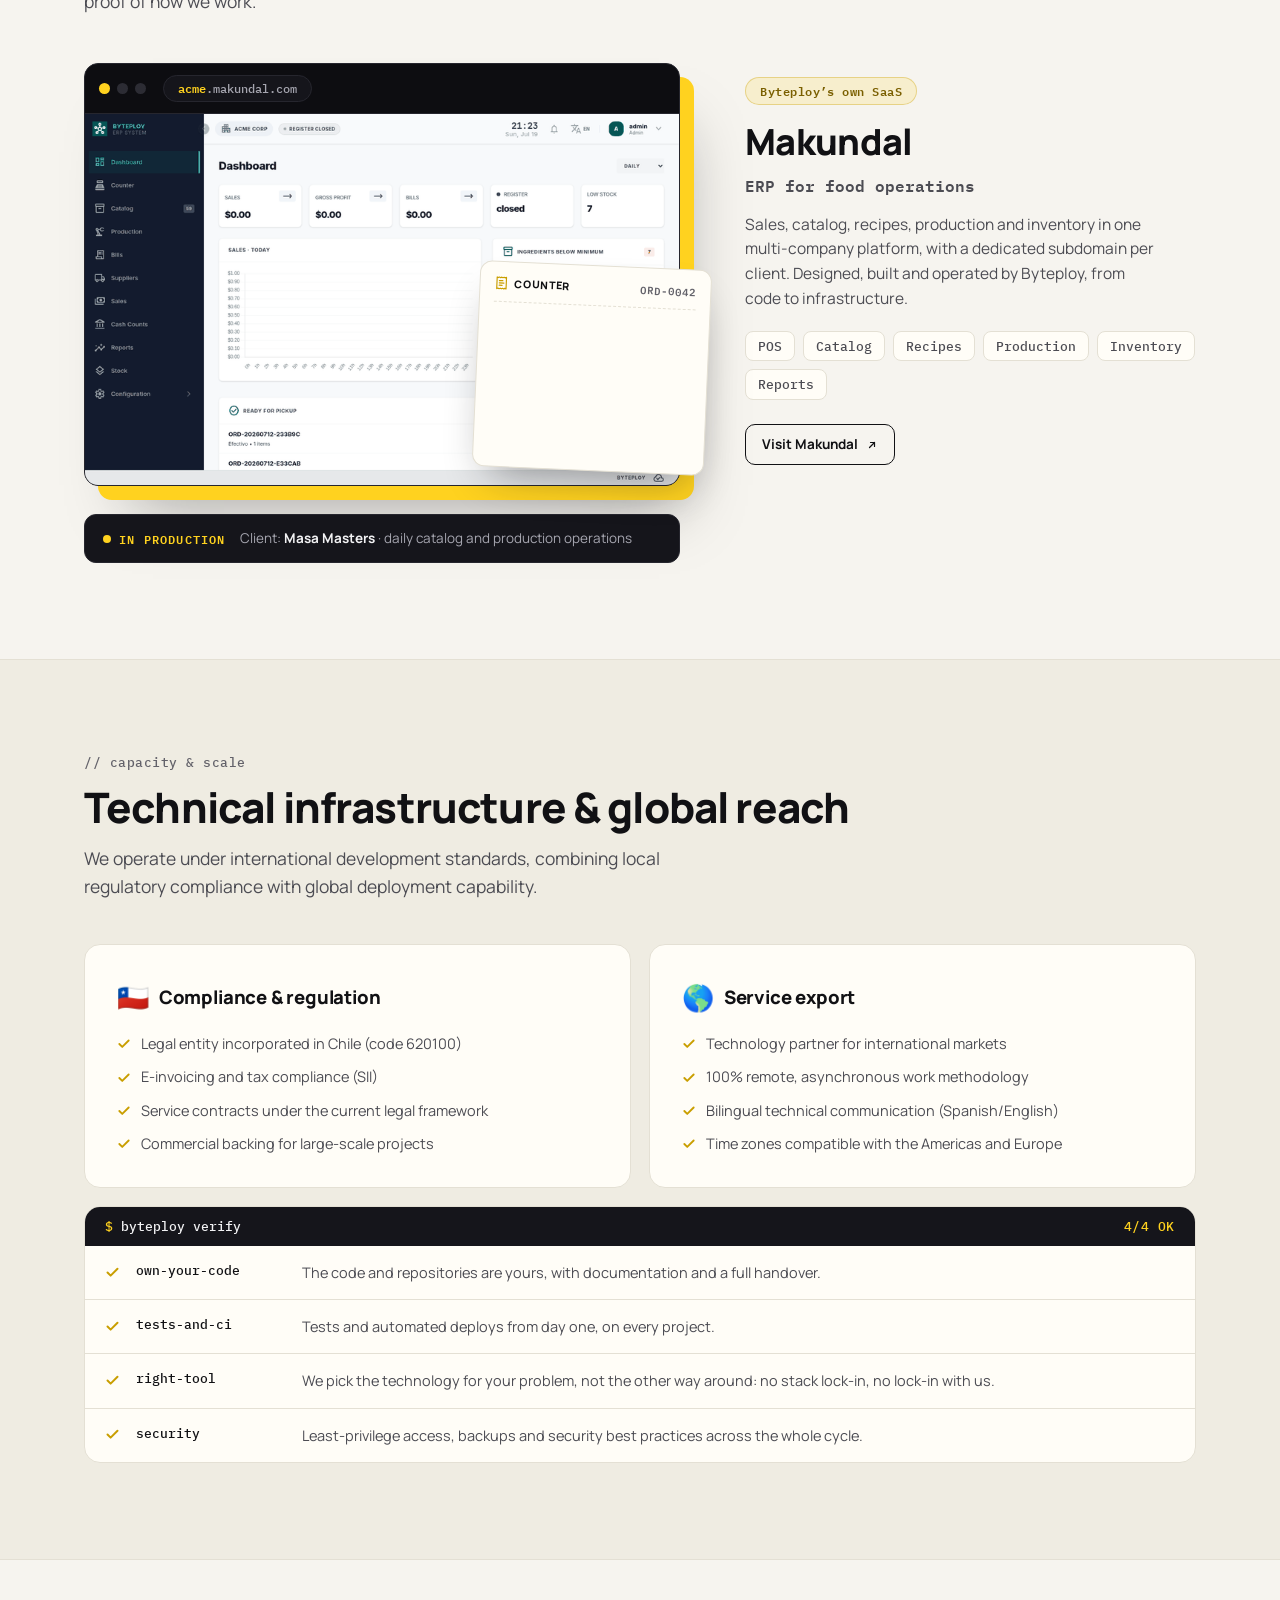
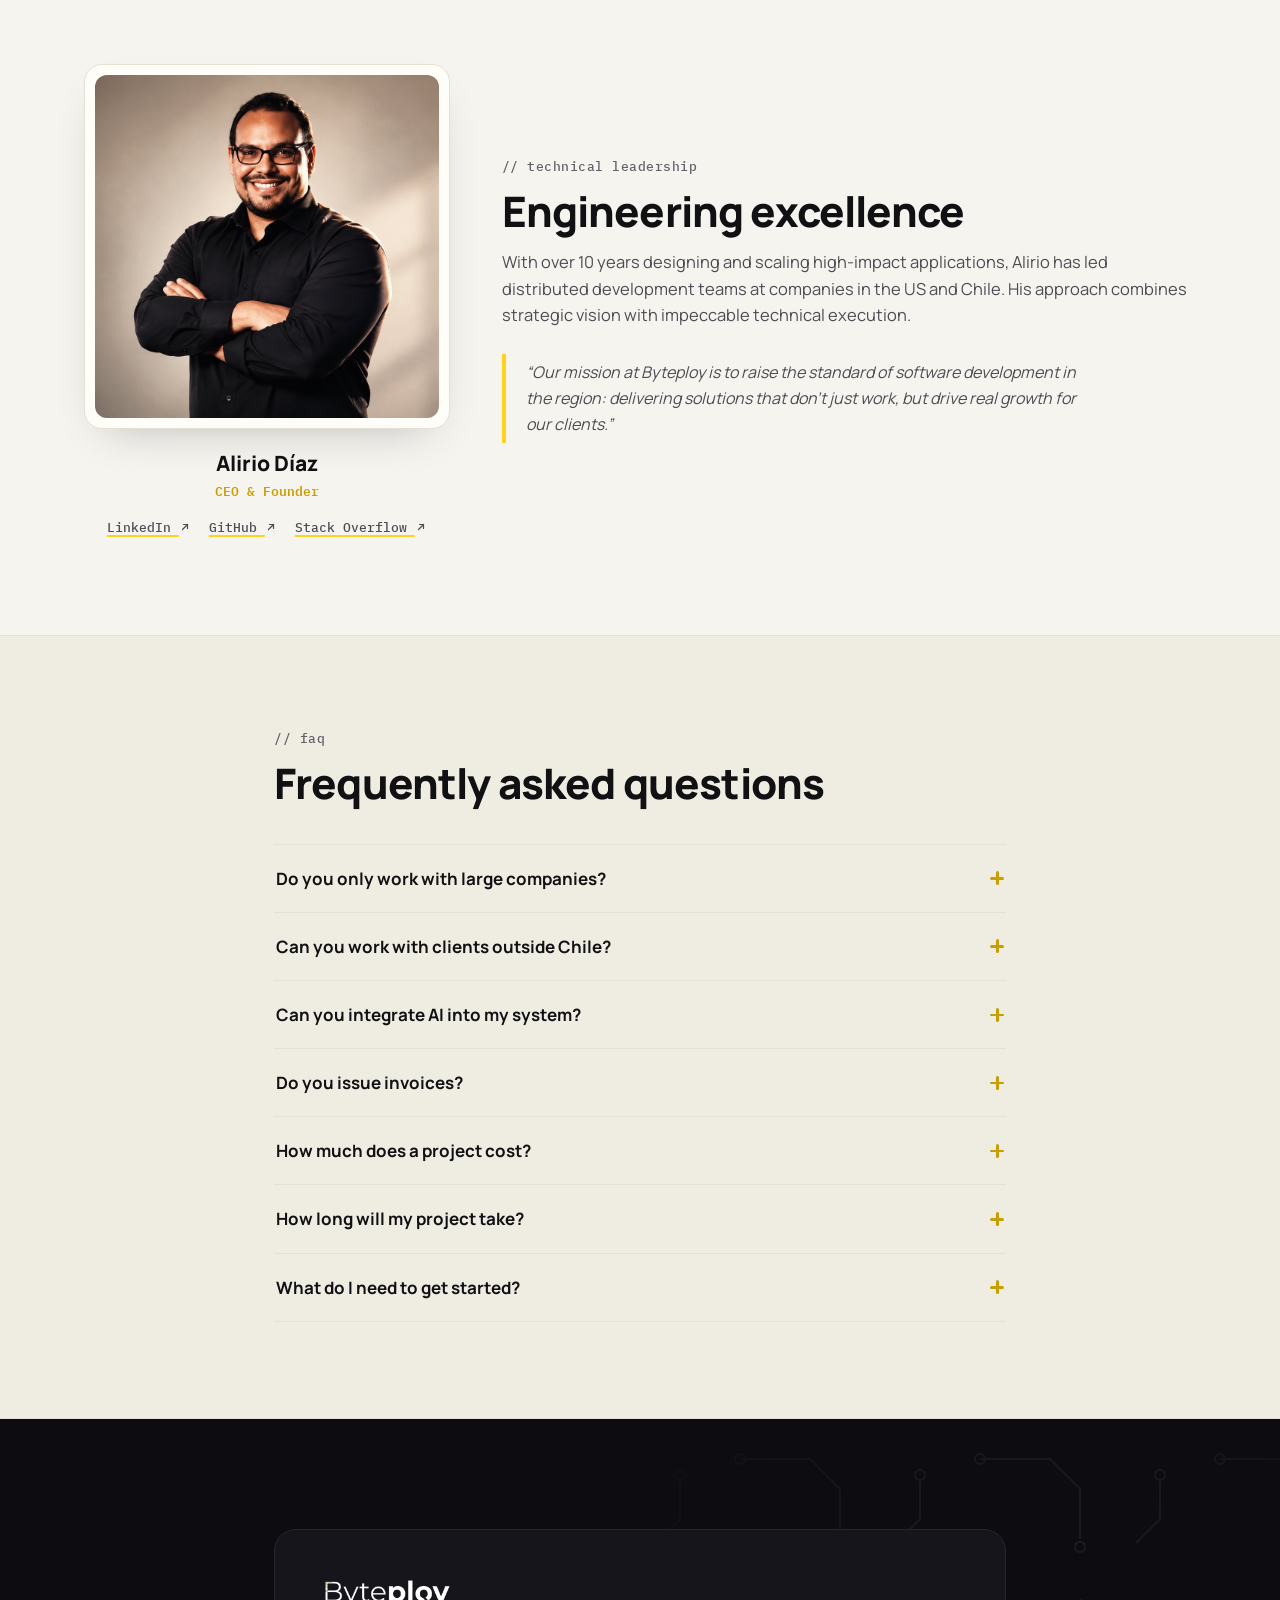
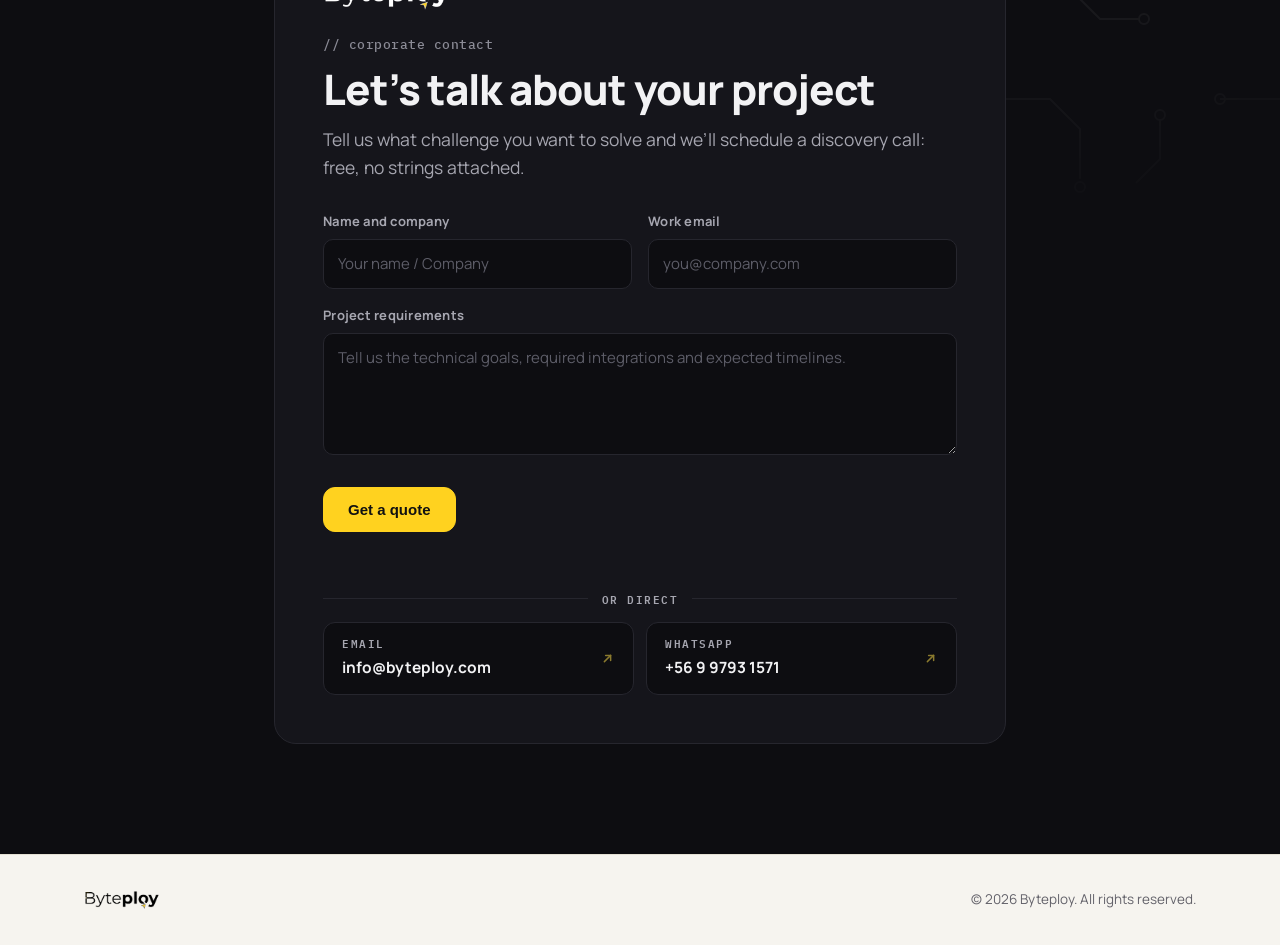
==== commit 5b1f68ba: "Hero: el terminal ejecuta el deploy en secuencia animada Cada linea del terminal es un span que apar" ====
--- a/en/index.html
+++ b/en/index.html
@@ -183,13 +183,13 @@
       <div class="hero-visual" aria-hidden="true">
         <div class="term">
           <div class="term-bar"><span class="dot dot-y"></span><span class="dot"></span><span class="dot"></span><span class="term-title">byteploy | enterprise deploy</span></div>
-          <pre class="term-body"><code><span class="p">$</span> byteploy audit --target enterprise
-<span class="ck"></span>security audit ……… [PASS]
-<span class="ck"></span>compliance check … [PASS]
-<span class="p">$</span> byteploy deploy --prod --scale=auto
-<span class="ck"></span>scalable microservices deployed
-<span class="ok">→ system health: OPTIMAL</span>
-<span class="ok">→ live →</span> <span class="t-url">https://your-company.com</span> <span class="term-cursor"></span></code></pre>
+          <pre class="term-body"><code><span class="t-line"><span class="p">$</span> byteploy audit --target enterprise</span>
+<span class="t-line"><span class="ck"></span>security audit ……… [PASS]</span>
+<span class="t-line"><span class="ck"></span>compliance check … [PASS]</span>
+<span class="t-line"><span class="p">$</span> byteploy deploy --prod --scale=auto</span>
+<span class="t-line"><span class="ck"></span>scalable microservices deployed</span>
+<span class="t-line"><span class="ok">→ system health: OPTIMAL</span></span>
+<span class="t-line"><span class="ok">→ live →</span> <span class="t-url">https://your-company.com</span> <span class="term-cursor"></span></span></code></pre>
         </div>
       </div>
     </div>
--- a/assets/styles.css
+++ b/assets/styles.css
@@ -181,6 +181,19 @@
 .term-body .ok { color: #7ddb8a; }
 .t-url { color: var(--yellow); text-decoration: underline; text-underline-offset: 3px; }
 .term-cursor { display: inline-block; width: 8px; height: 15px; background: var(--yellow); vertical-align: -2px; animation: blink 1.1s steps(1) infinite; }
+/* Deploy en vivo: las líneas aparecen en secuencia y el ciclo se repite */
+.t-line { opacity: 0; animation: term-line 12s infinite both; }
+.t-line:nth-of-type(2) { animation-delay: 1.1s; }
+.t-line:nth-of-type(3) { animation-delay: 2s; }
+.t-line:nth-of-type(4) { animation-delay: 3.2s; }
+.t-line:nth-of-type(5) { animation-delay: 4.8s; }
+.t-line:nth-of-type(6) { animation-delay: 5.7s; }
+.t-line:nth-of-type(7) { animation-delay: 6.6s; }
+@keyframes term-line {
+  0% { opacity: 0; }
+  1.5%, 88% { opacity: 1; }
+  94%, 100% { opacity: 0; }
+}
 
 /* ---------- Cards + bento ---------- */
 
@@ -465,7 +478,7 @@
   html { scroll-behavior: auto; }
   .reveal { opacity: 1; transform: none; transition: none; }
   .caret, .term-cursor, .case-status-dot { animation: none; }
-  .t-row, .ticket-total, .pay-chip { animation: none; opacity: 1; }
+  .t-row, .ticket-total, .pay-chip, .t-line { animation: none; opacity: 1; }
   .btn, .card, .road-card { transition: none; }
   .btn:hover, .card:hover, .road-card:hover { transform: none; }
 }
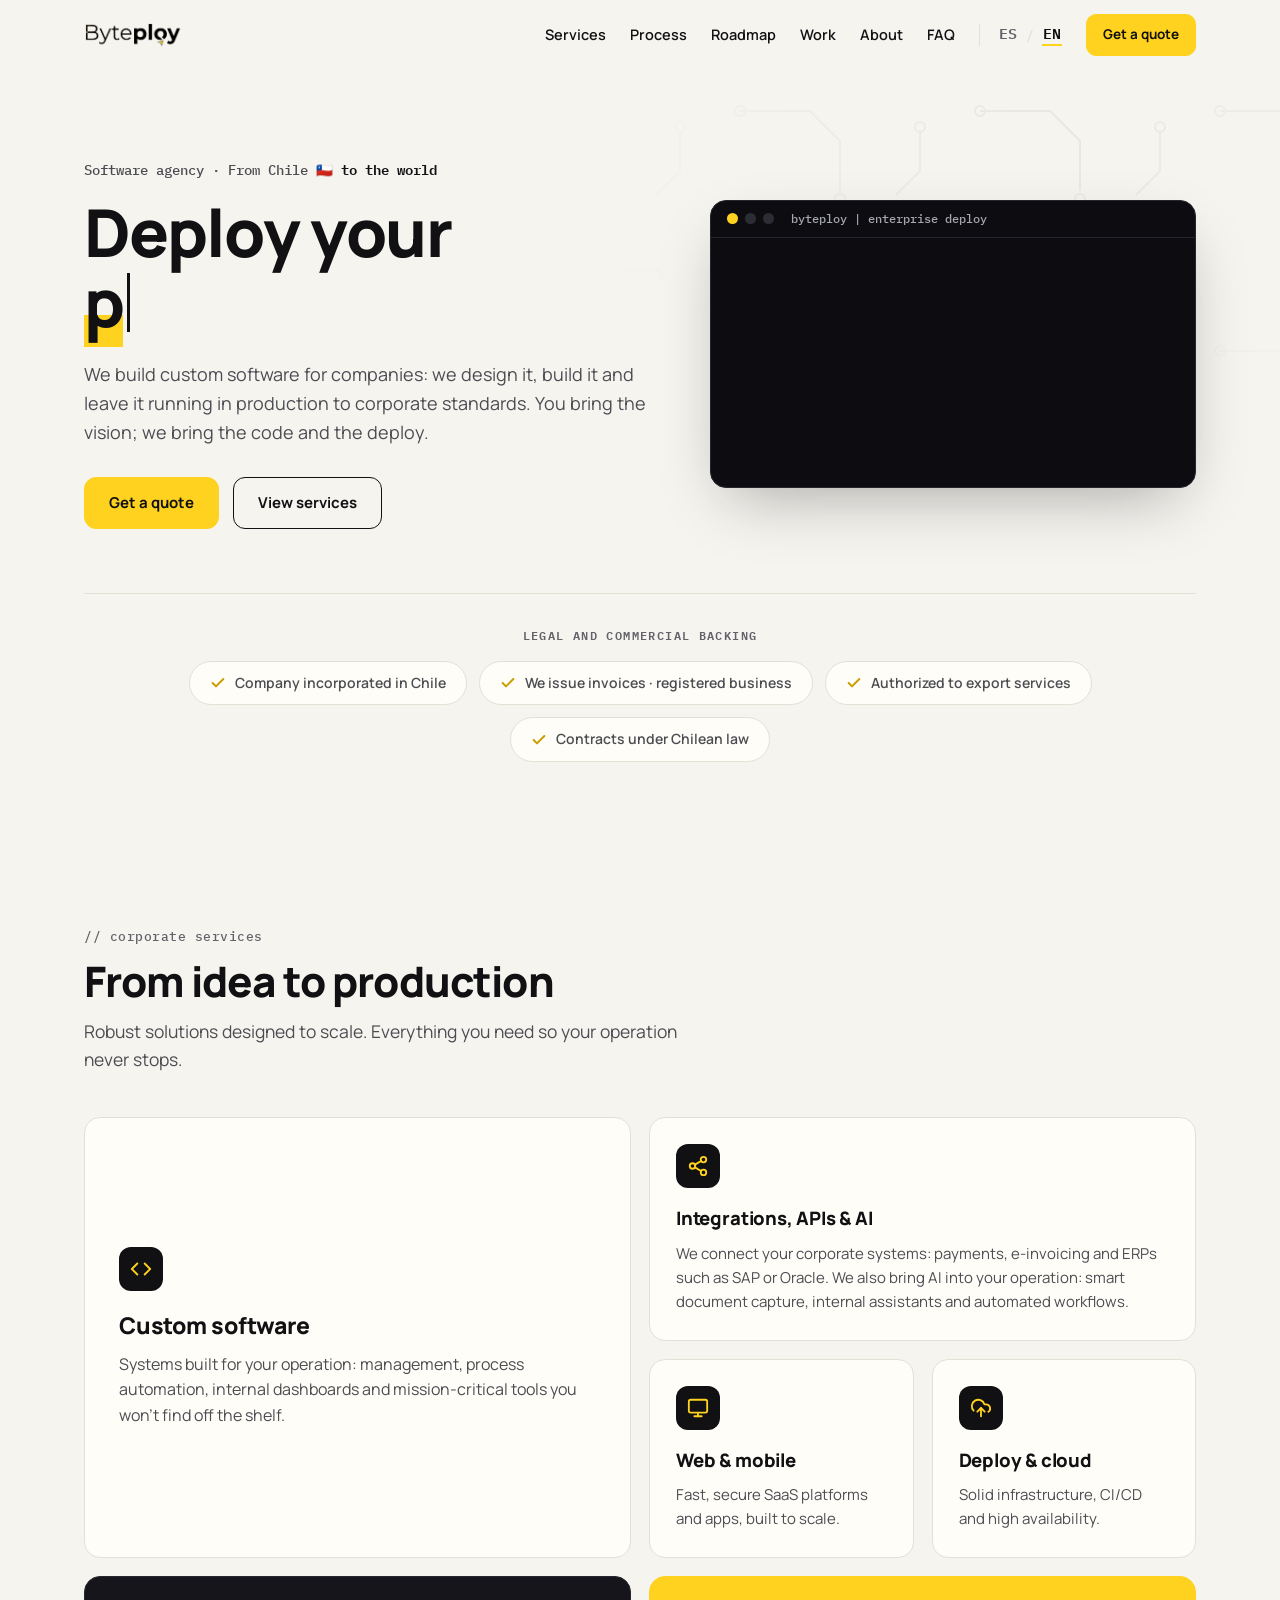
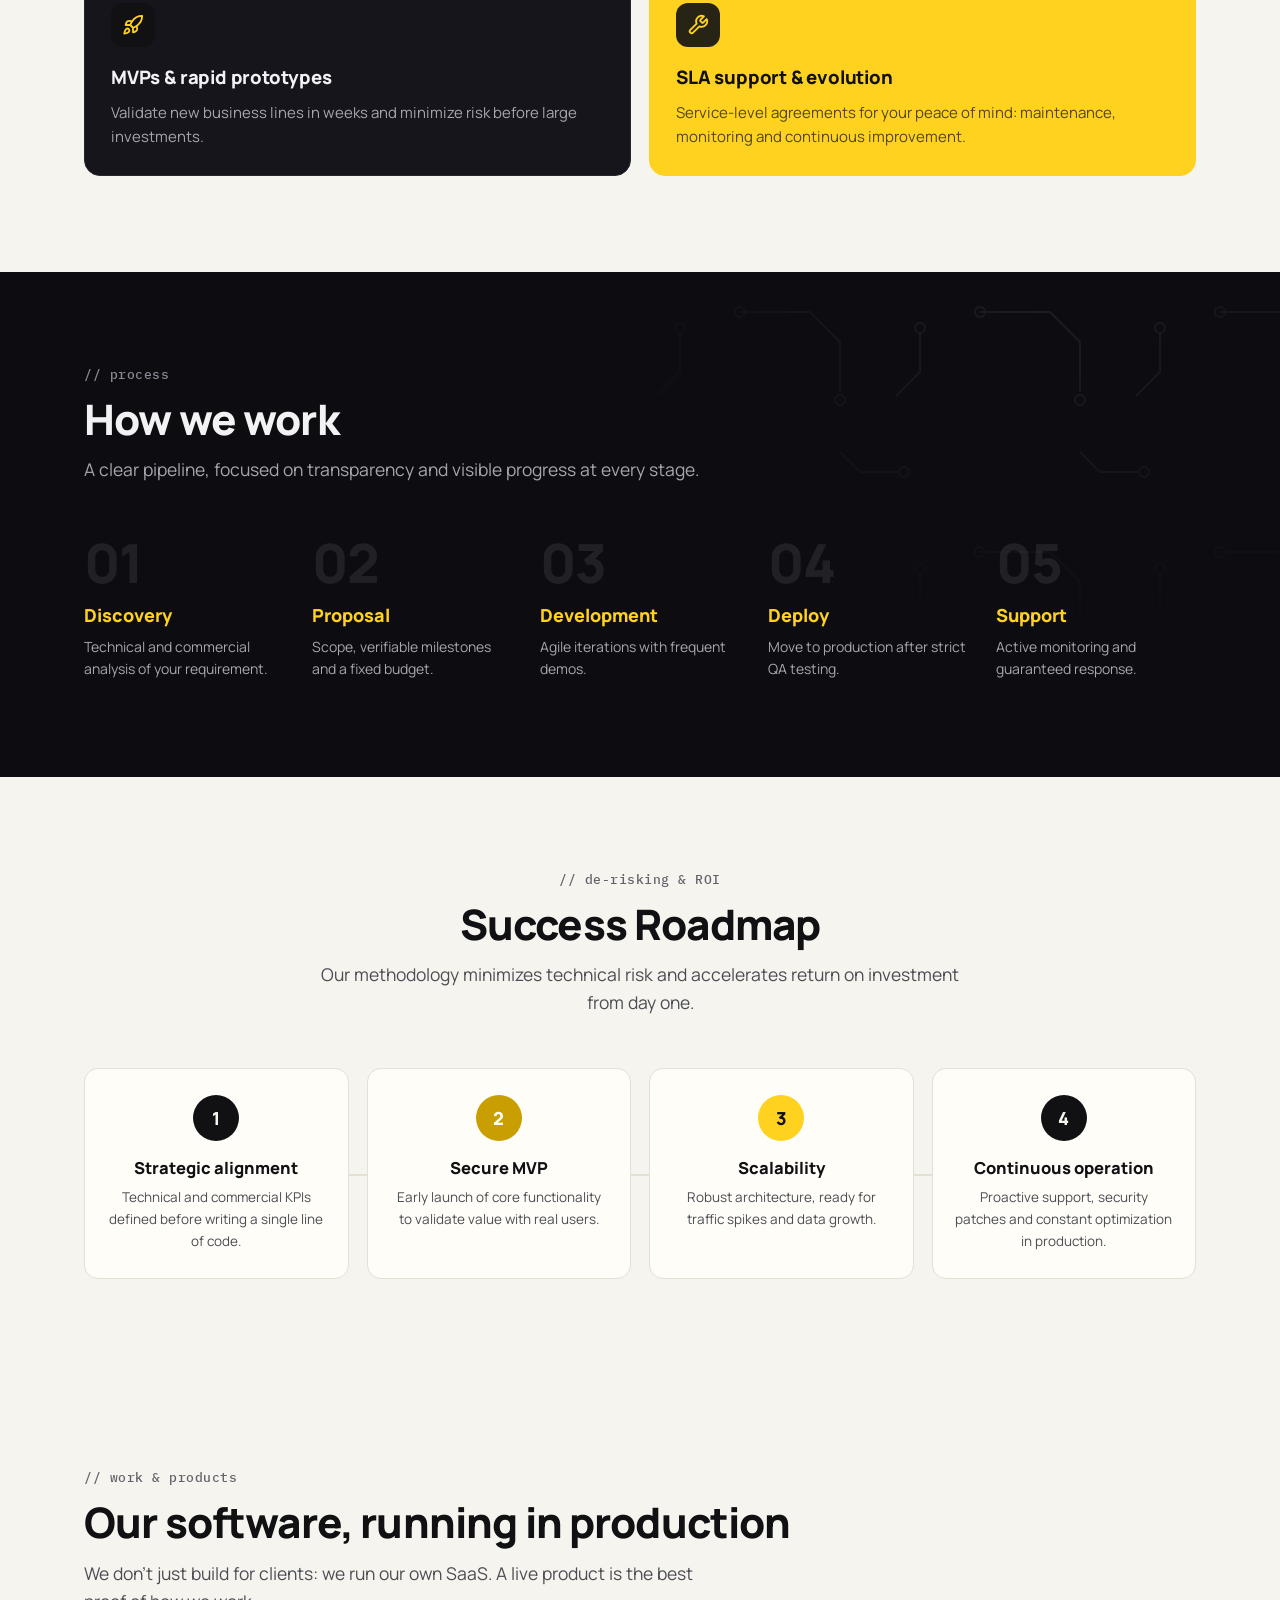
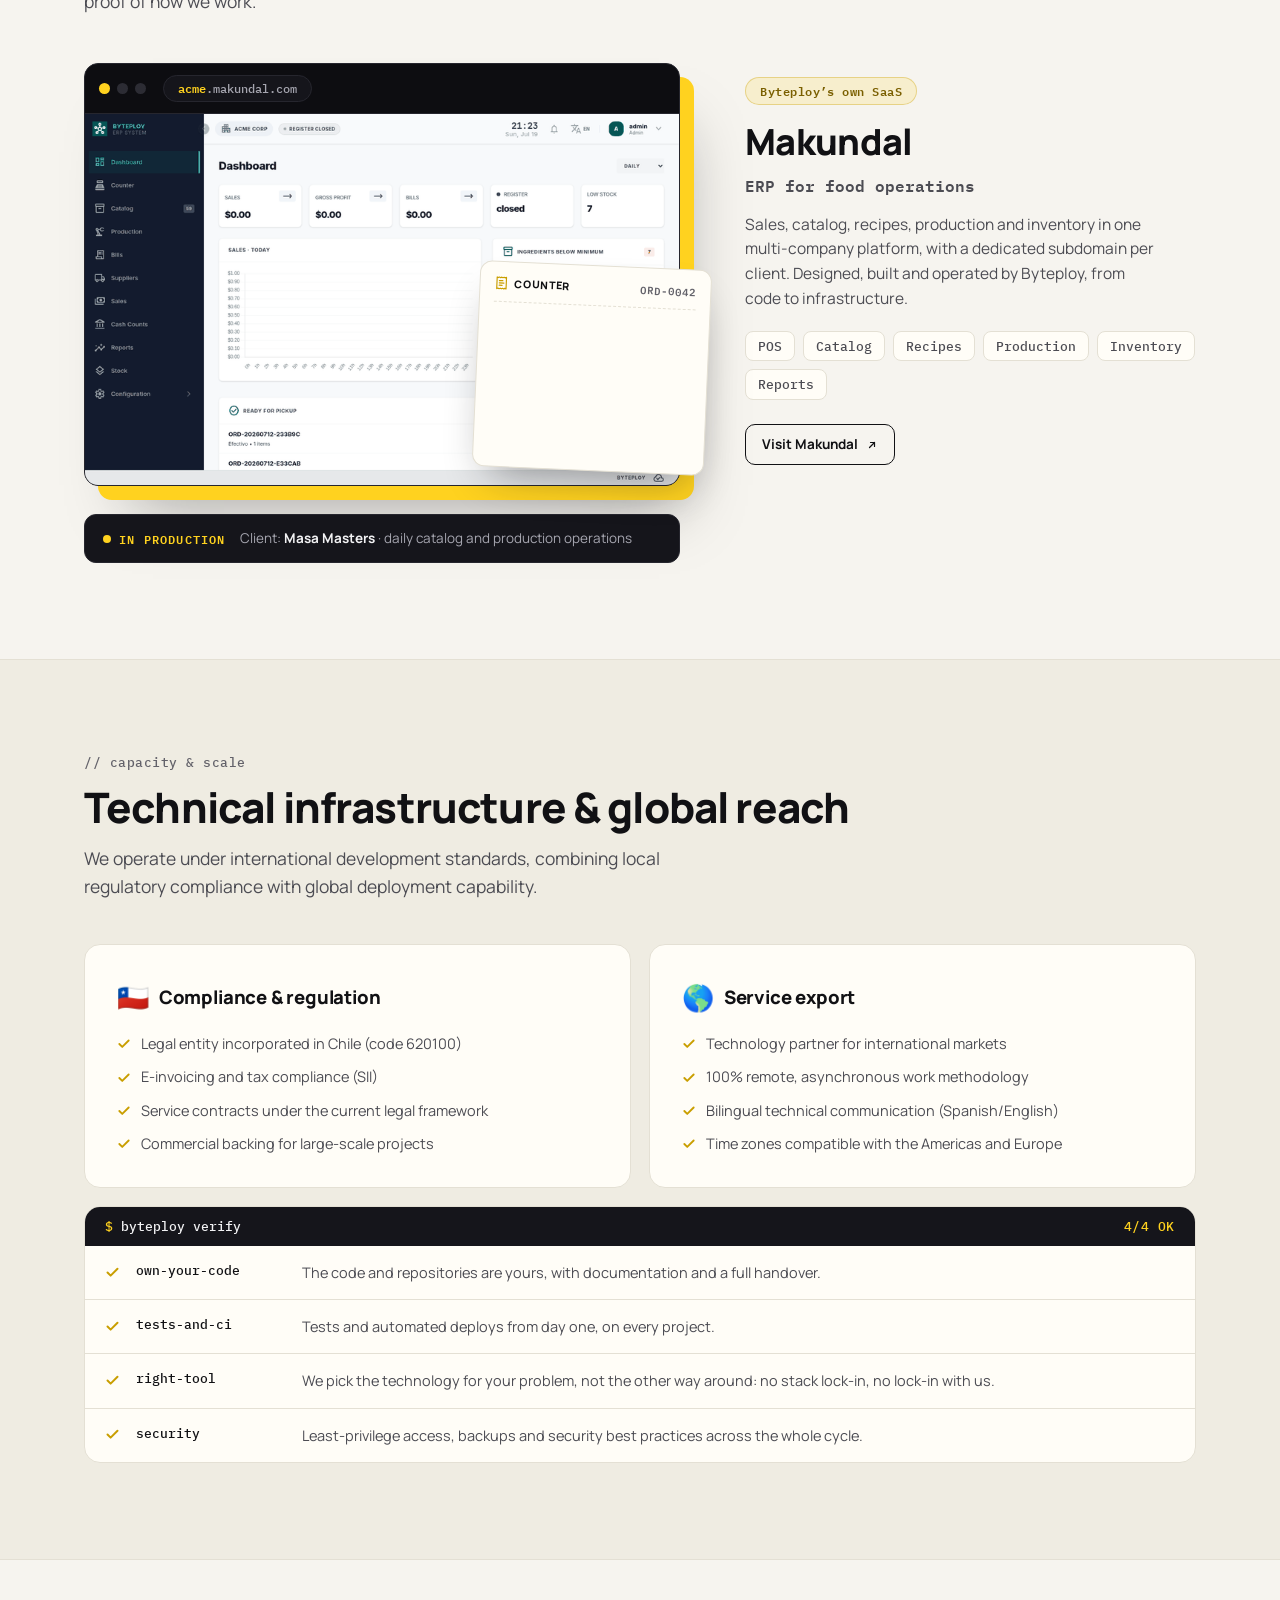
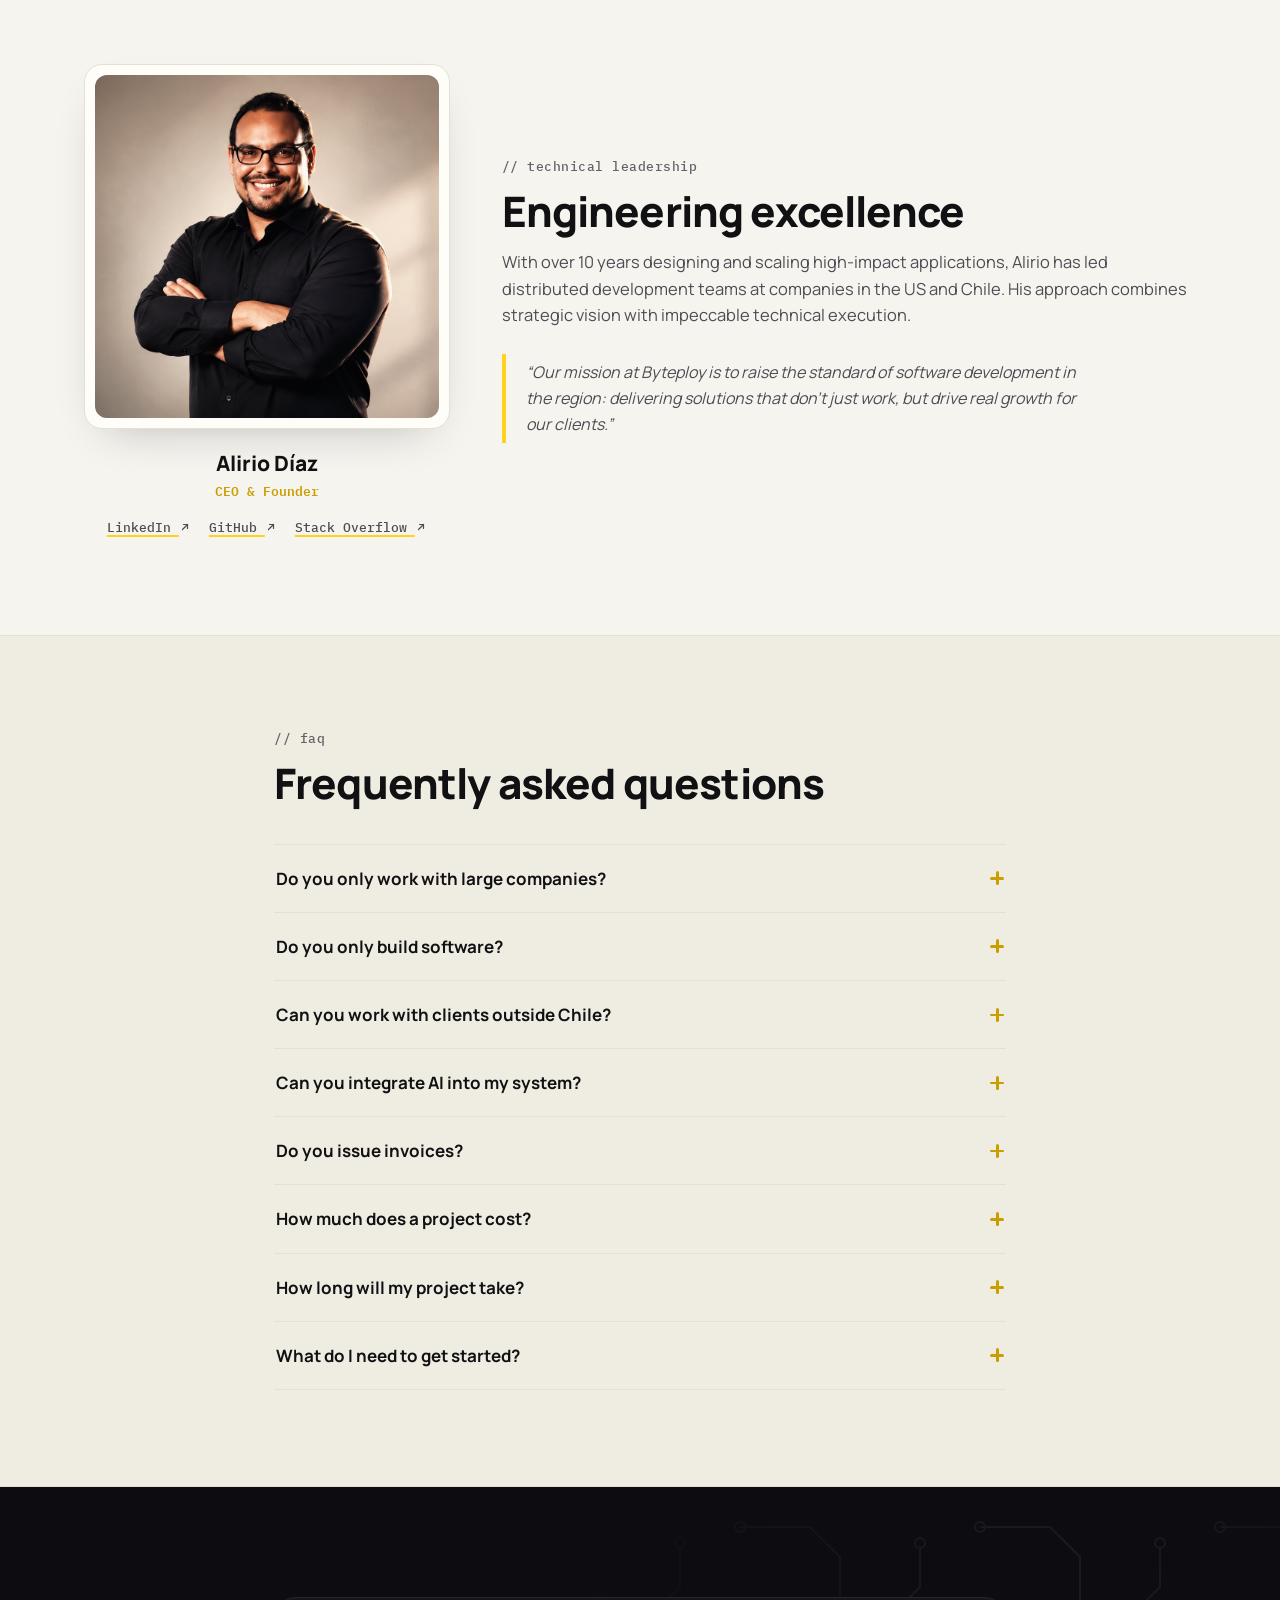
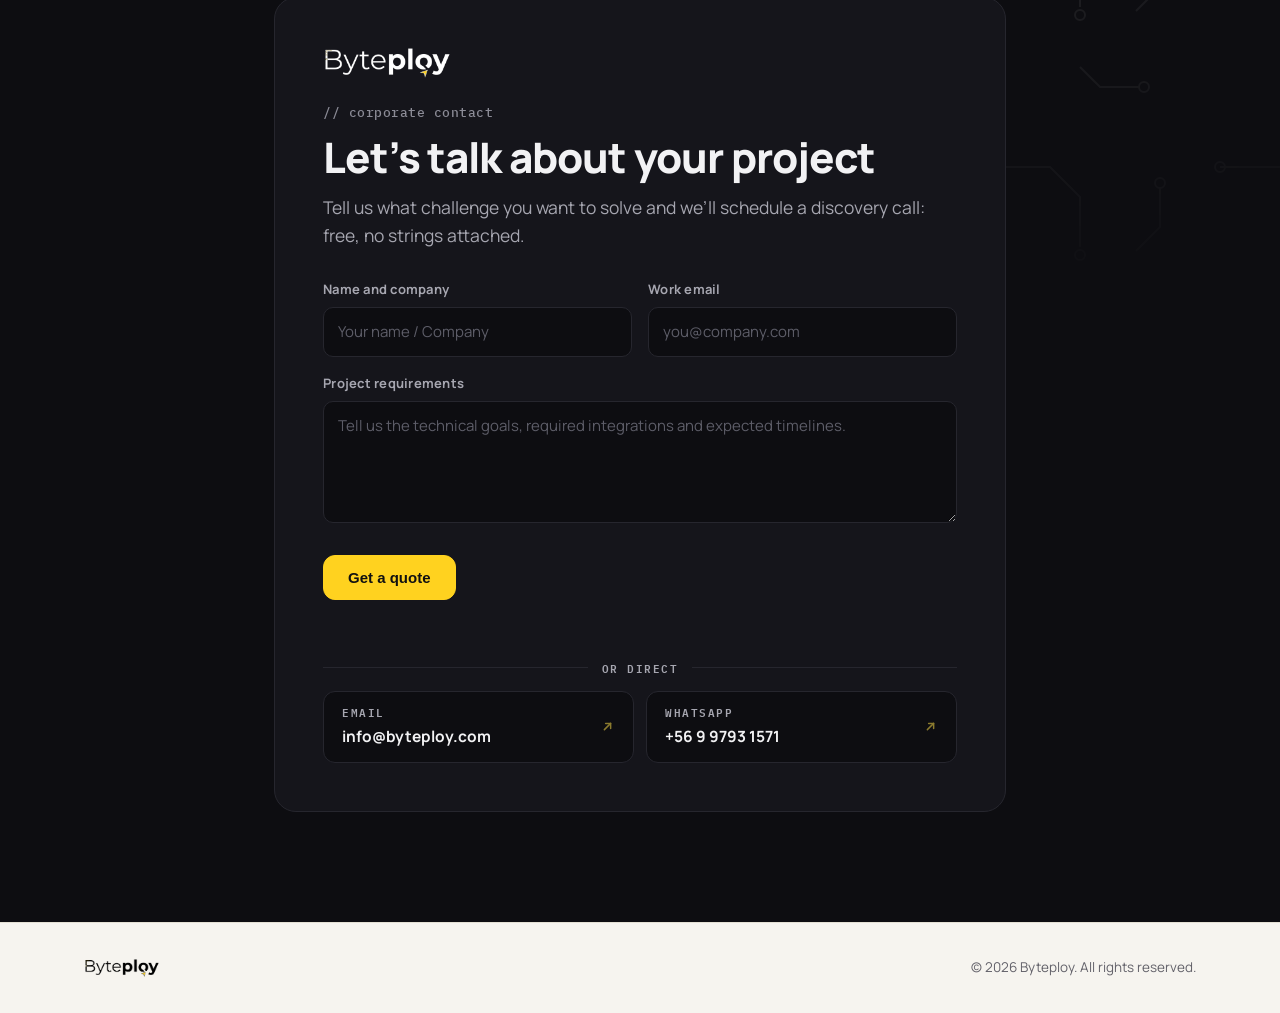
==== commit 10234371: "FAQ: amplitud tecnologica sin diluir el posicionamiento Nueva pregunta "¿Solo desarrollan software?"" ====
--- a/en/index.html
+++ b/en/index.html
@@ -103,6 +103,11 @@
           },
           {
             "@type": "Question",
+            "name": "Do you only build software?",
+            "acceptedAnswer": { "@type": "Answer", "text": "Software is our focus, but we solve the whole technology problem: infrastructure, automation and operations." }
+          },
+          {
+            "@type": "Question",
             "name": "Can you work with clients outside Chile?",
             "acceptedAnswer": { "@type": "Answer", "text": "Yes. We work remotely with clients in any country and are authorized to export development services. Contracts are signed under Chilean law." }
           },
@@ -416,6 +421,7 @@
     <h2 data-reveal>Frequently asked questions</h2>
     <div class="faq-list">
       <details class="faq" data-reveal><summary>Do you only work with large companies?<span class="faq-icon" aria-hidden="true"></span></summary><p>No. We build everything from MVPs to validate new business lines to mission-critical corporate systems. The process adapts to the size of the project.</p></details>
+      <details class="faq" data-reveal><summary>Do you only build software?<span class="faq-icon" aria-hidden="true"></span></summary><p>Software is our focus, but we solve the whole technology problem: infrastructure, automation and operations.</p></details>
       <details class="faq" data-reveal><summary>Can you work with clients outside Chile?<span class="faq-icon" aria-hidden="true"></span></summary><p>Yes. We work remotely with clients in any country and are authorized to export development services. Contracts are signed under Chilean law.</p></details>
       <details class="faq" data-reveal><summary>Can you integrate AI into my system?<span class="faq-icon" aria-hidden="true"></span></summary><p>Yes. We integrate language models and AI automation into new or existing systems: smart document capture, internal assistants and automated workflows. Always reviewed by our team, with a focus on measurable results.</p></details>
       <details class="faq" data-reveal><summary>Do you issue invoices?<span class="faq-icon" aria-hidden="true"></span></summary><p>Yes, of course.</p></details>
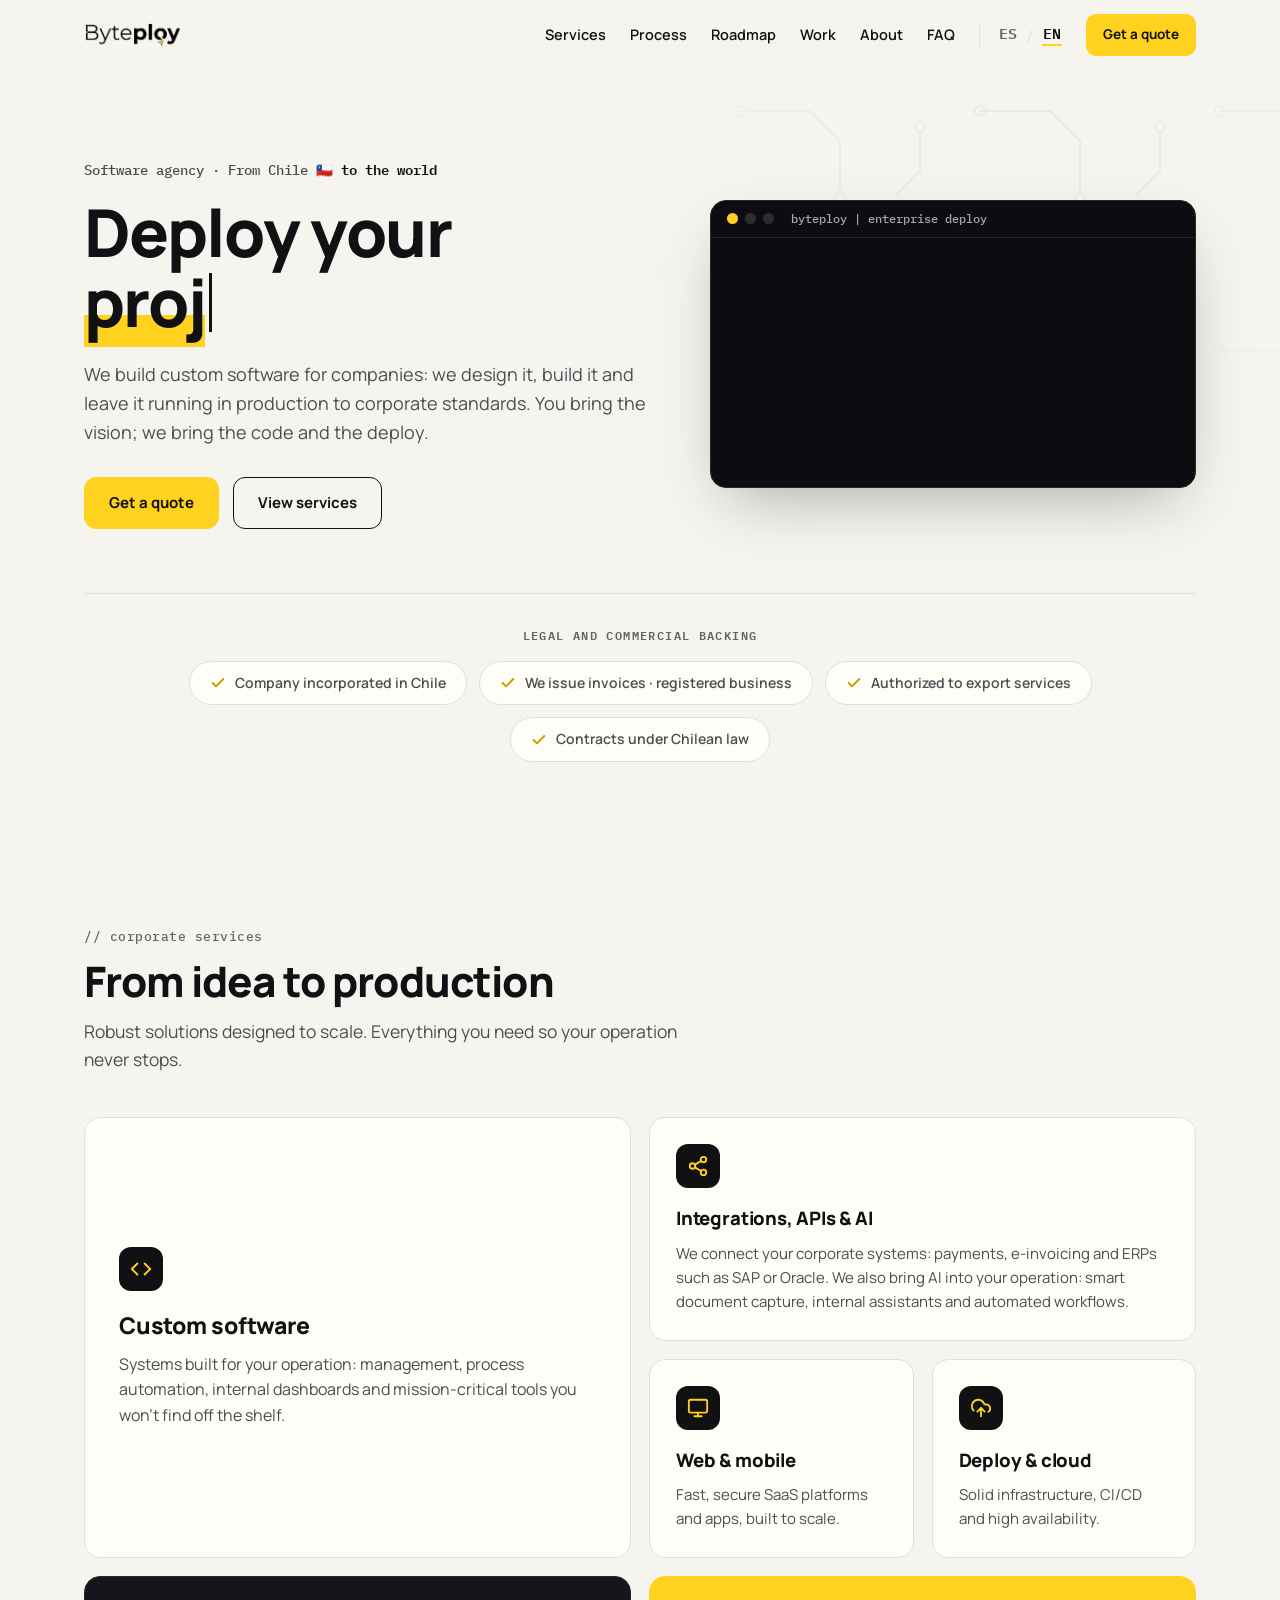
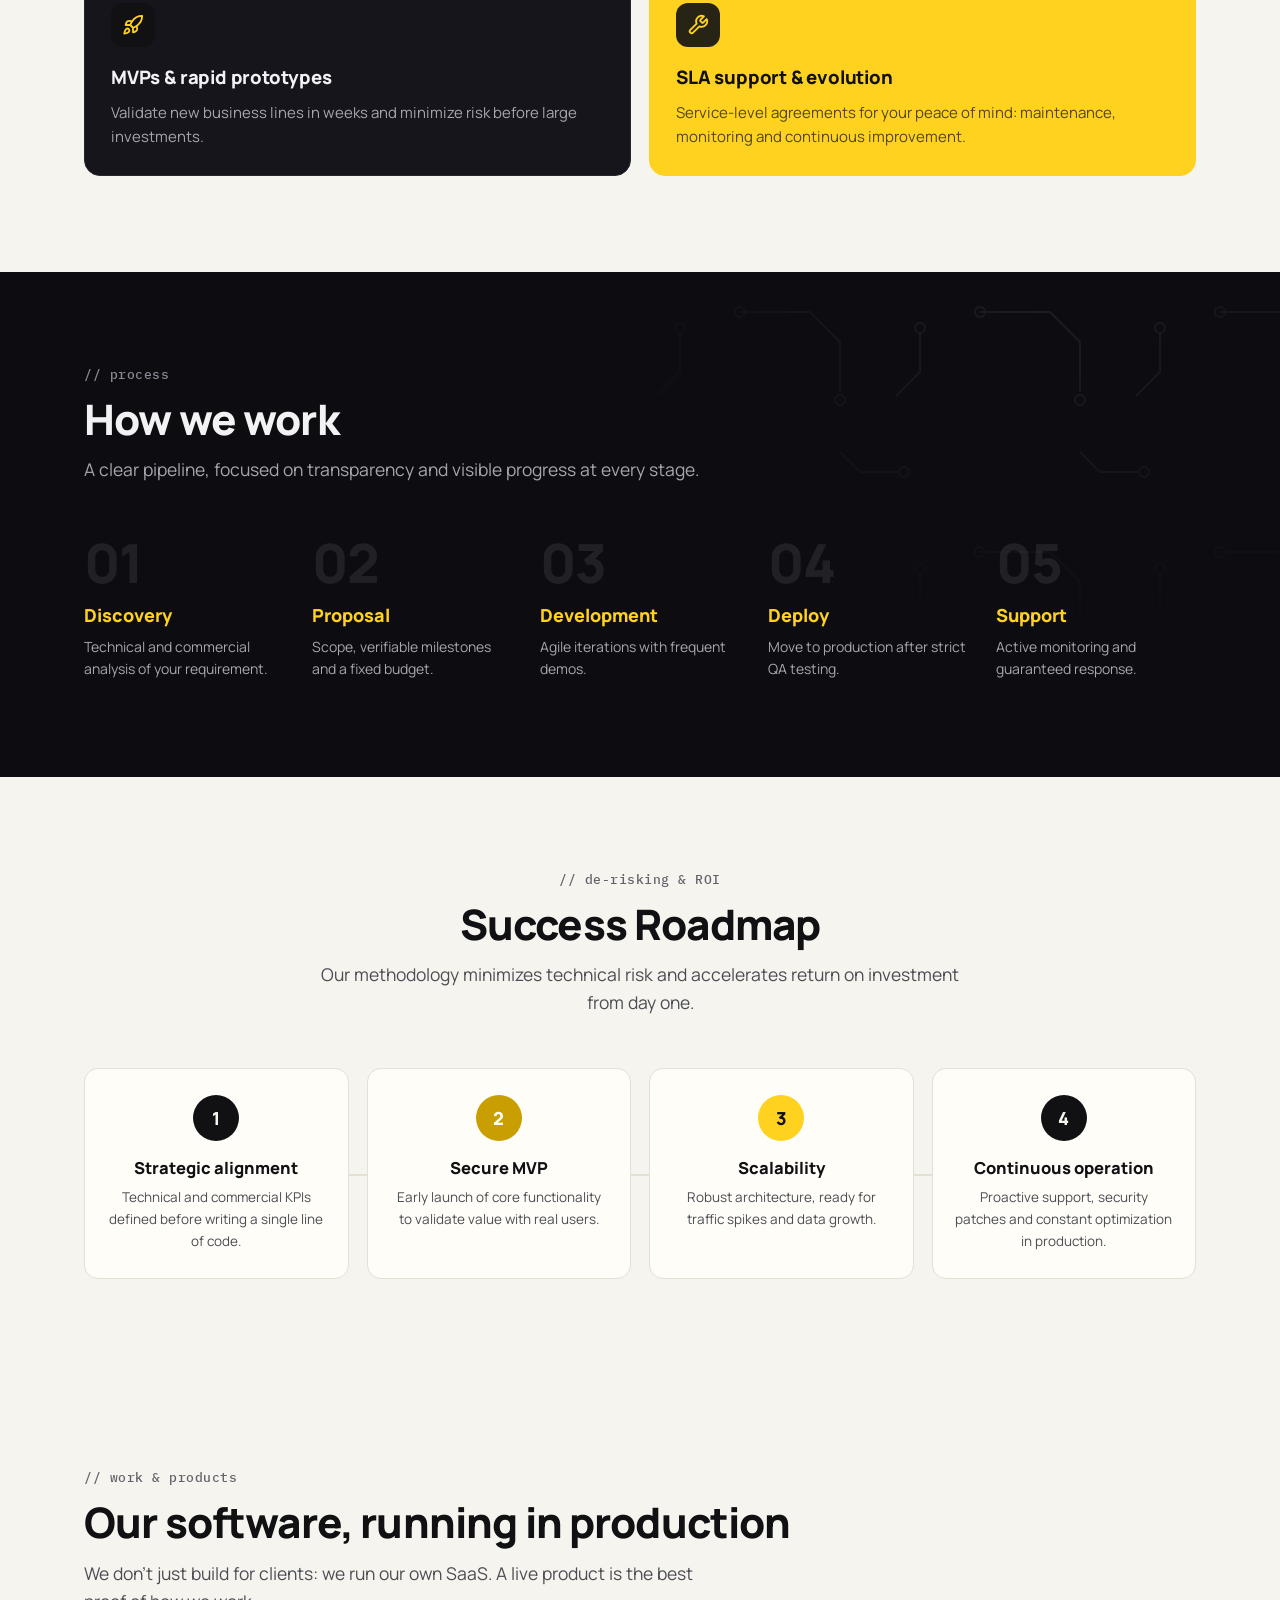
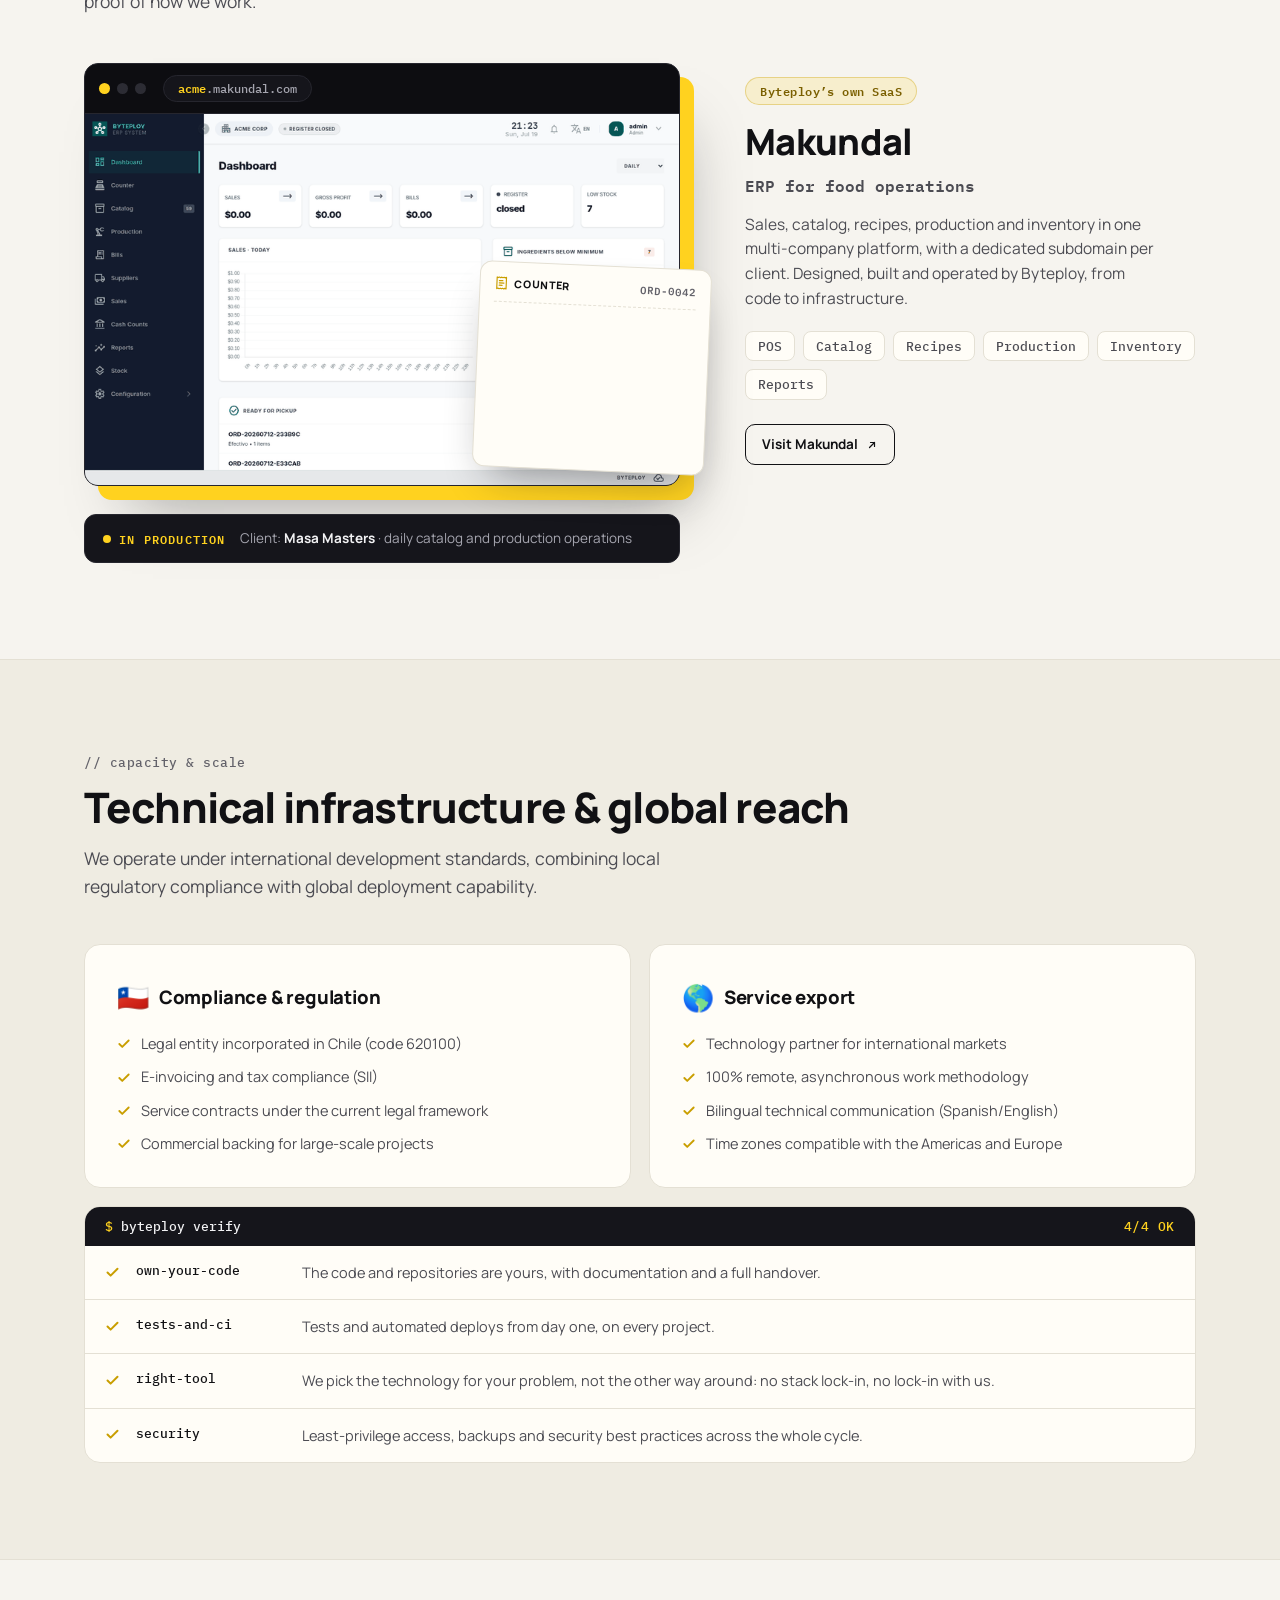
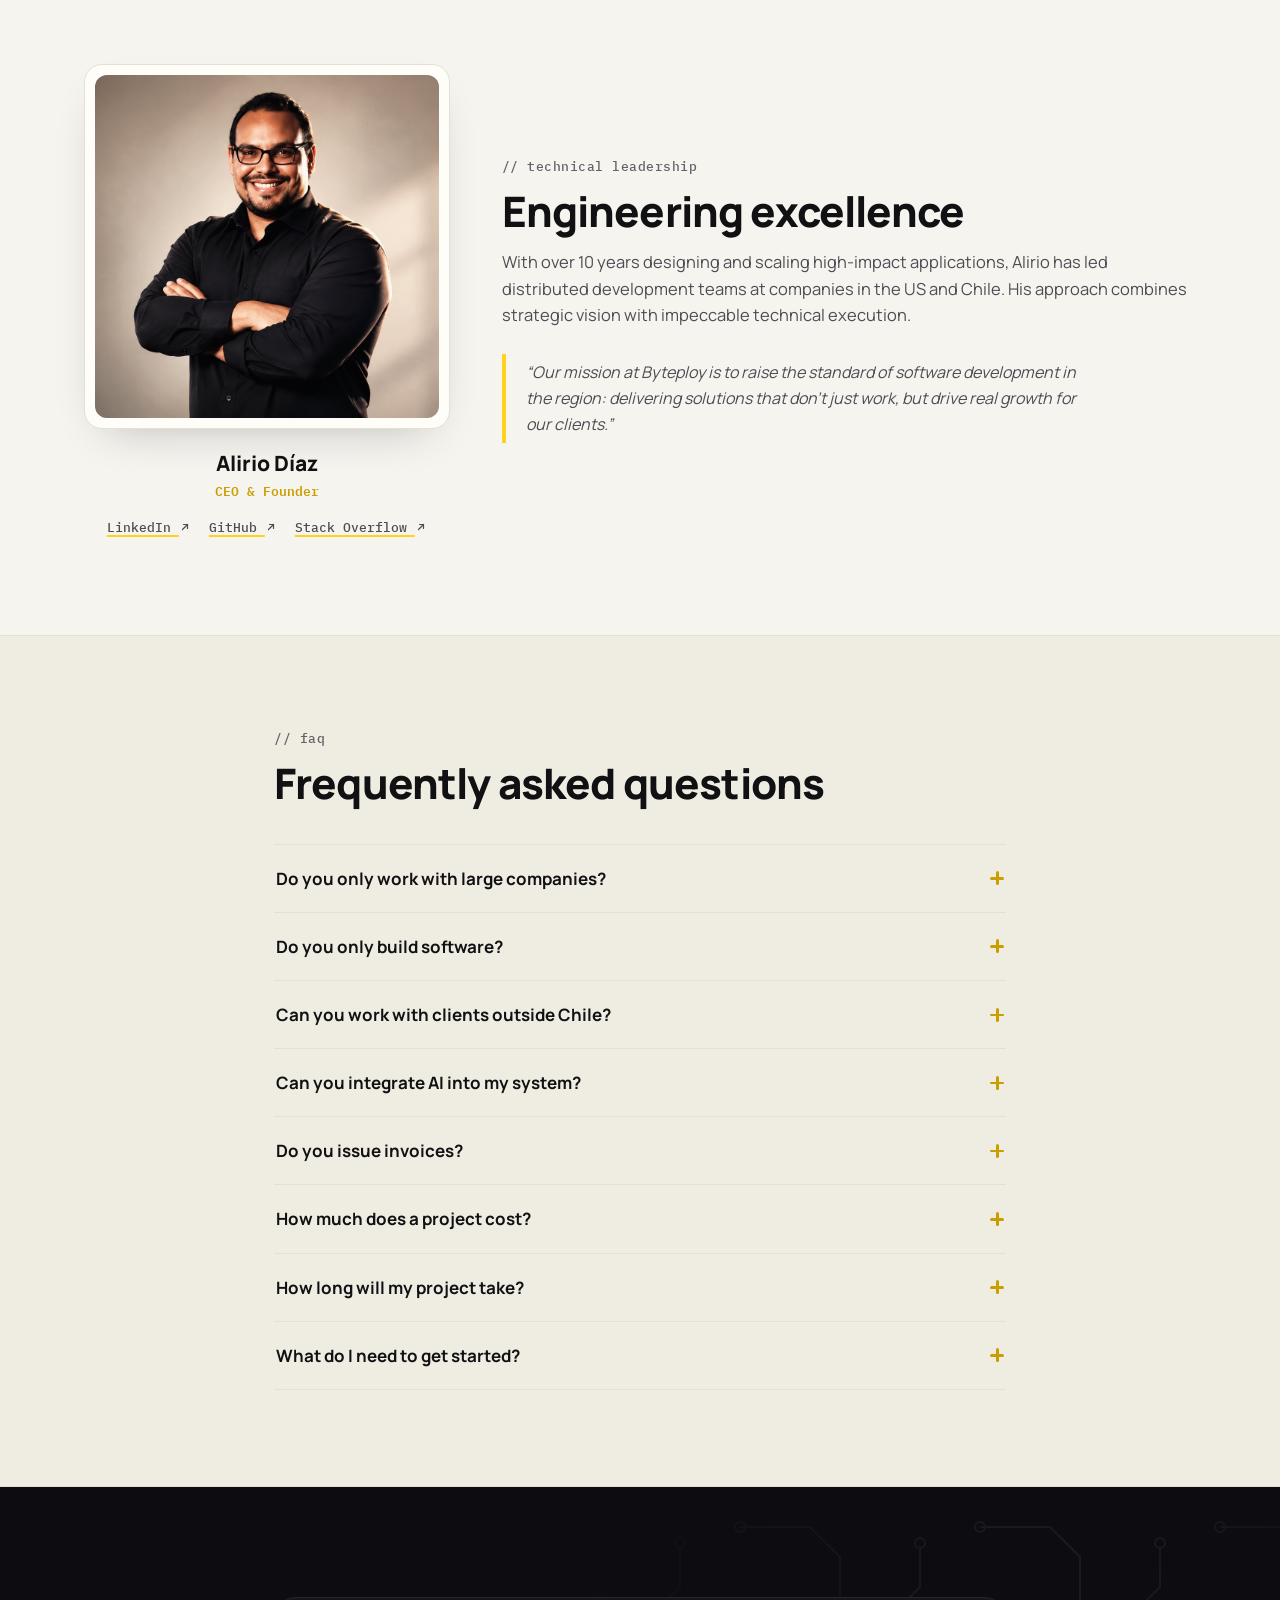
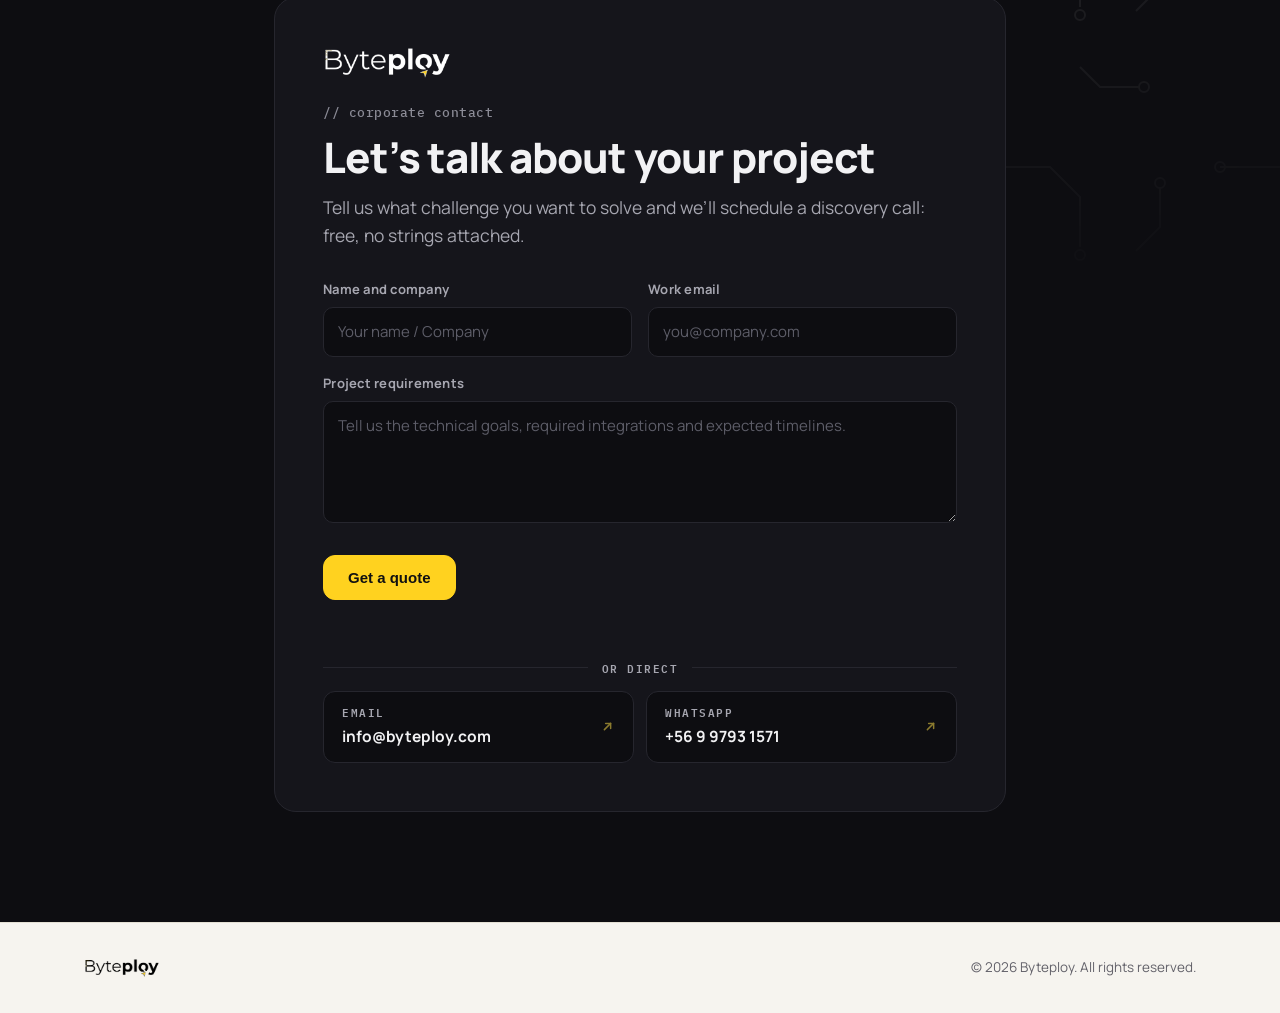
==== commit 84cd6489: "Turnstile: site key real del widget de la landing Co-Authored-By: Claude Fable 5 <noreply@anthropic." ====
--- a/en/index.html
+++ b/en/index.html
@@ -454,7 +454,7 @@
         </div>
         <div class="field"><label for="cf-mensaje">Project requirements</label><textarea id="cf-mensaje" name="message" rows="4" required placeholder="Tell us the technical goals, required integrations and expected timelines."></textarea></div>
         <!-- Replace the value with your Turnstile widget Site Key (Cloudflare > Turnstile) -->
-        <div class="cf-turnstile" data-sitekey="PON-AQUI-TU-SITE-KEY-DE-TURNSTILE" data-theme="dark" data-language="en"></div>
+        <div class="cf-turnstile" data-sitekey="0x4AAAAAAD8RqzFQadE3aFgY" data-theme="dark" data-language="en"></div>
         <button class="btn btn-primary form-submit" type="submit">Get a quote</button>
         <p class="form-status" role="status" aria-live="polite"></p>
       </form>
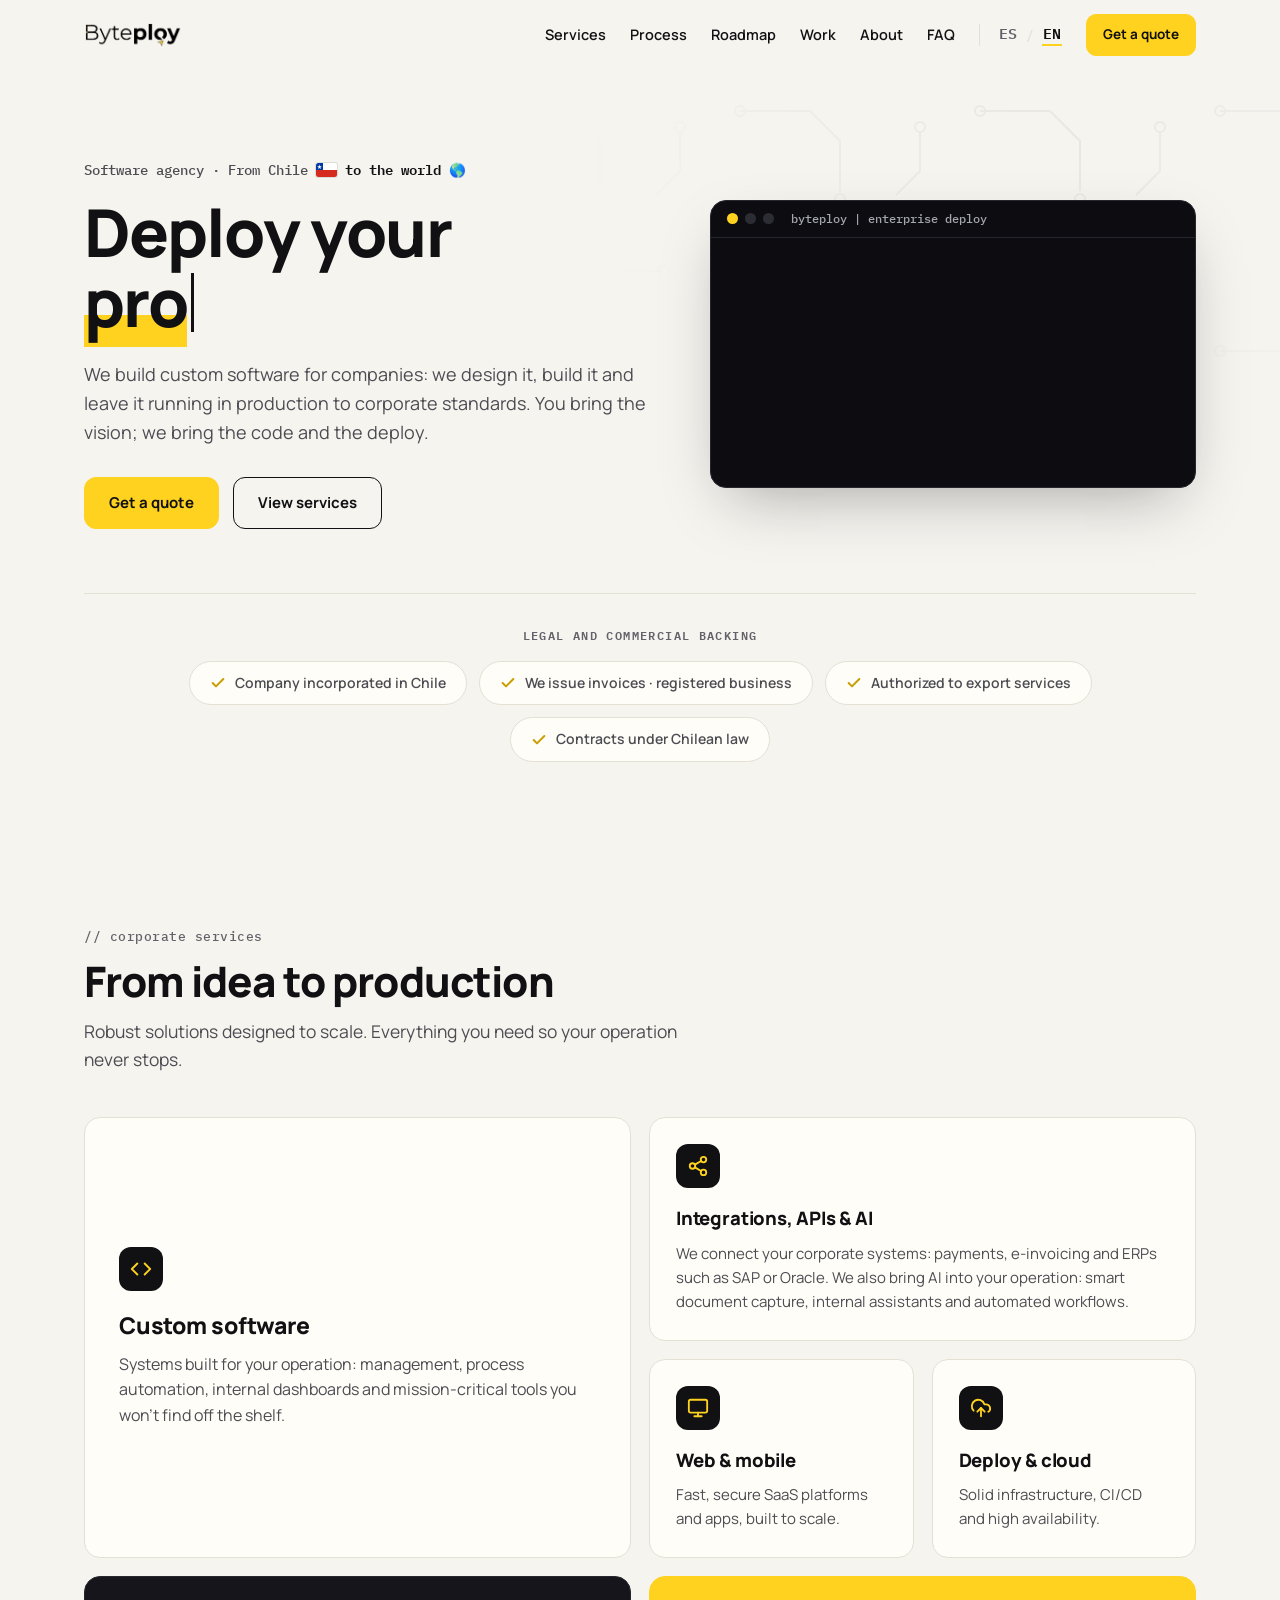
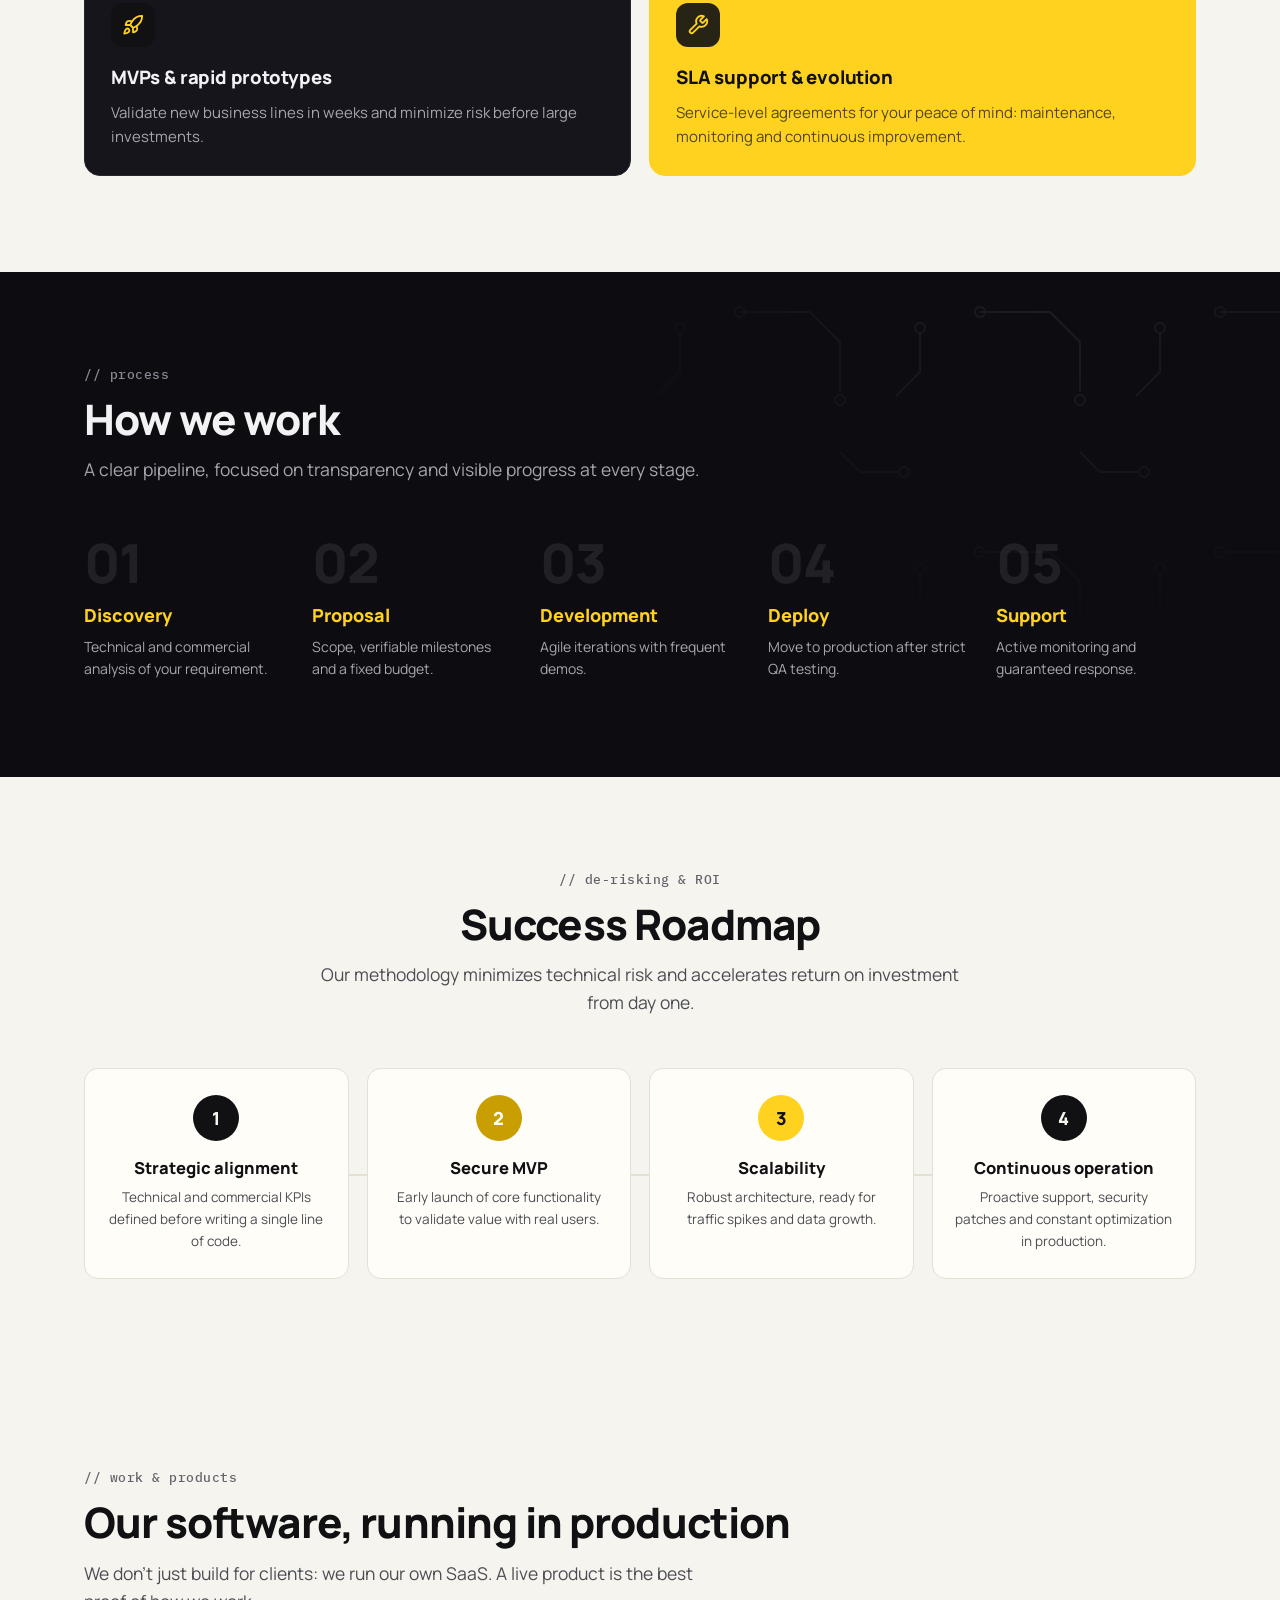
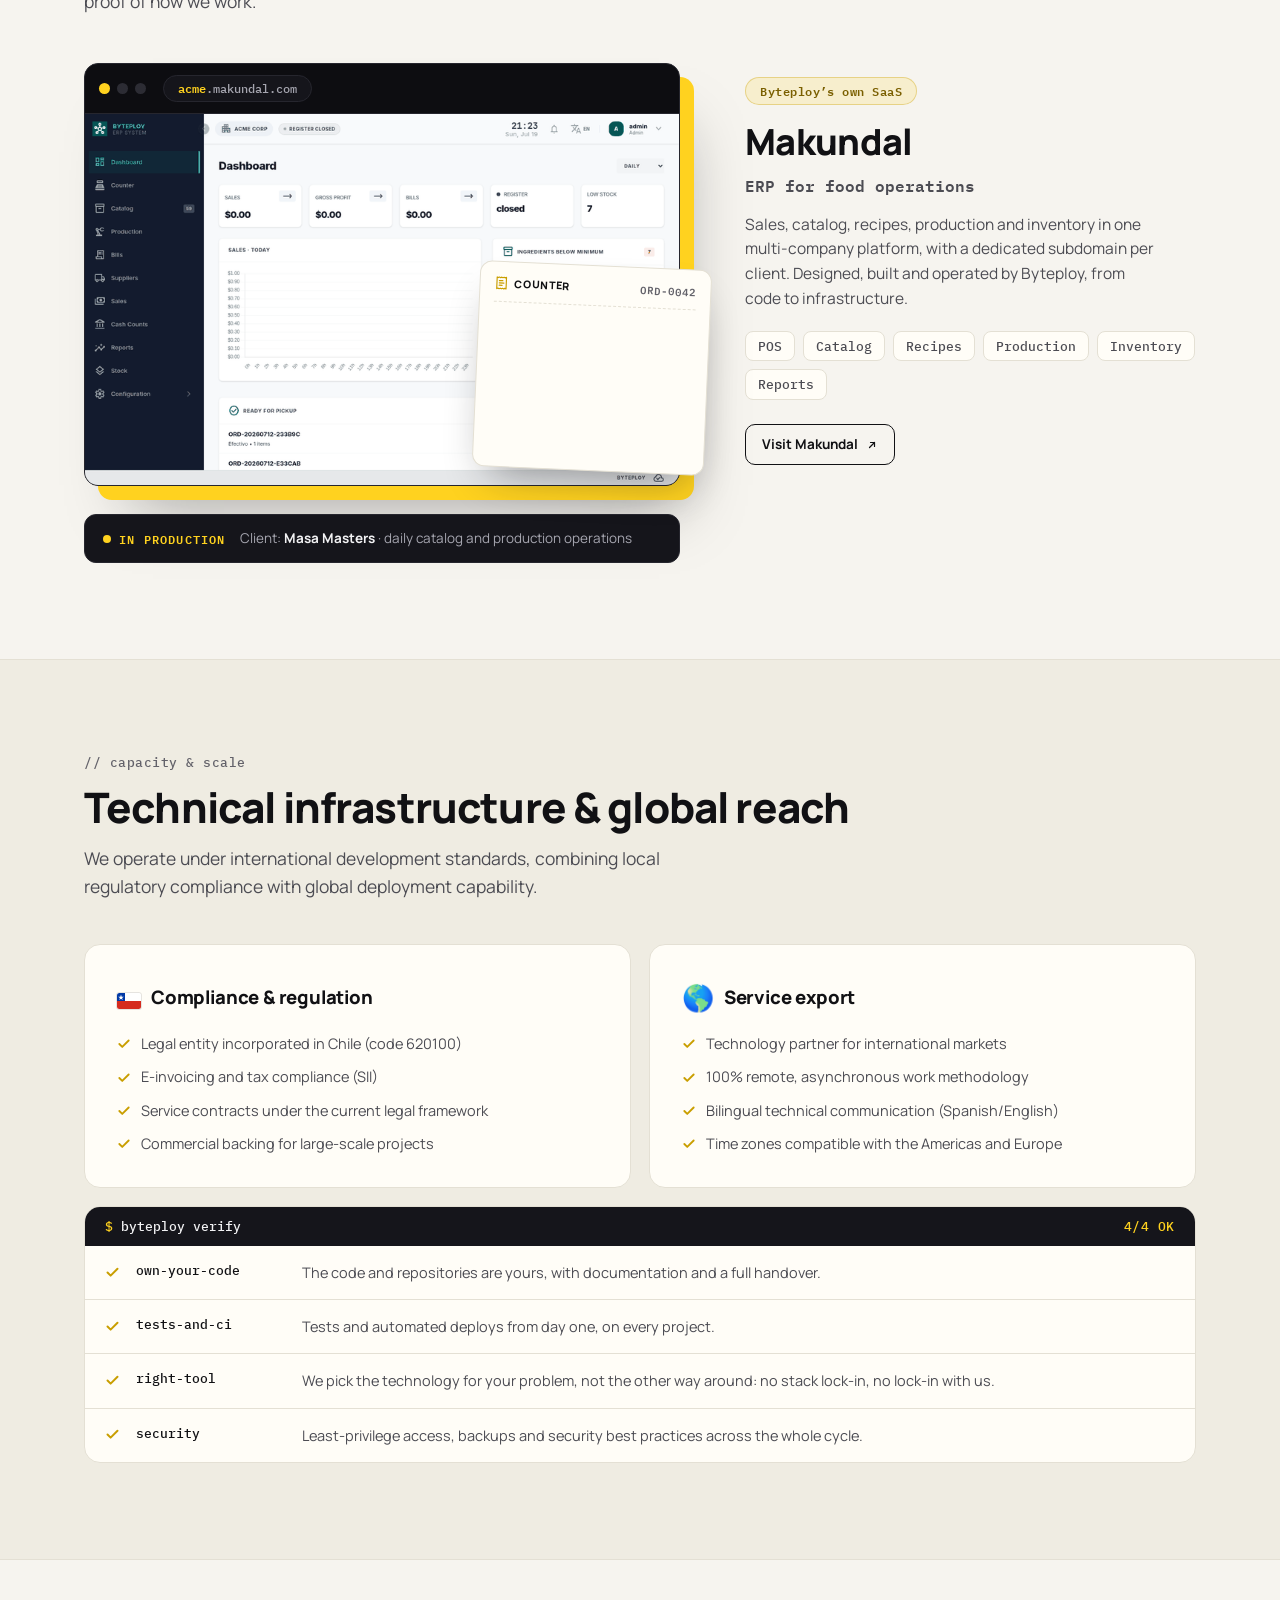
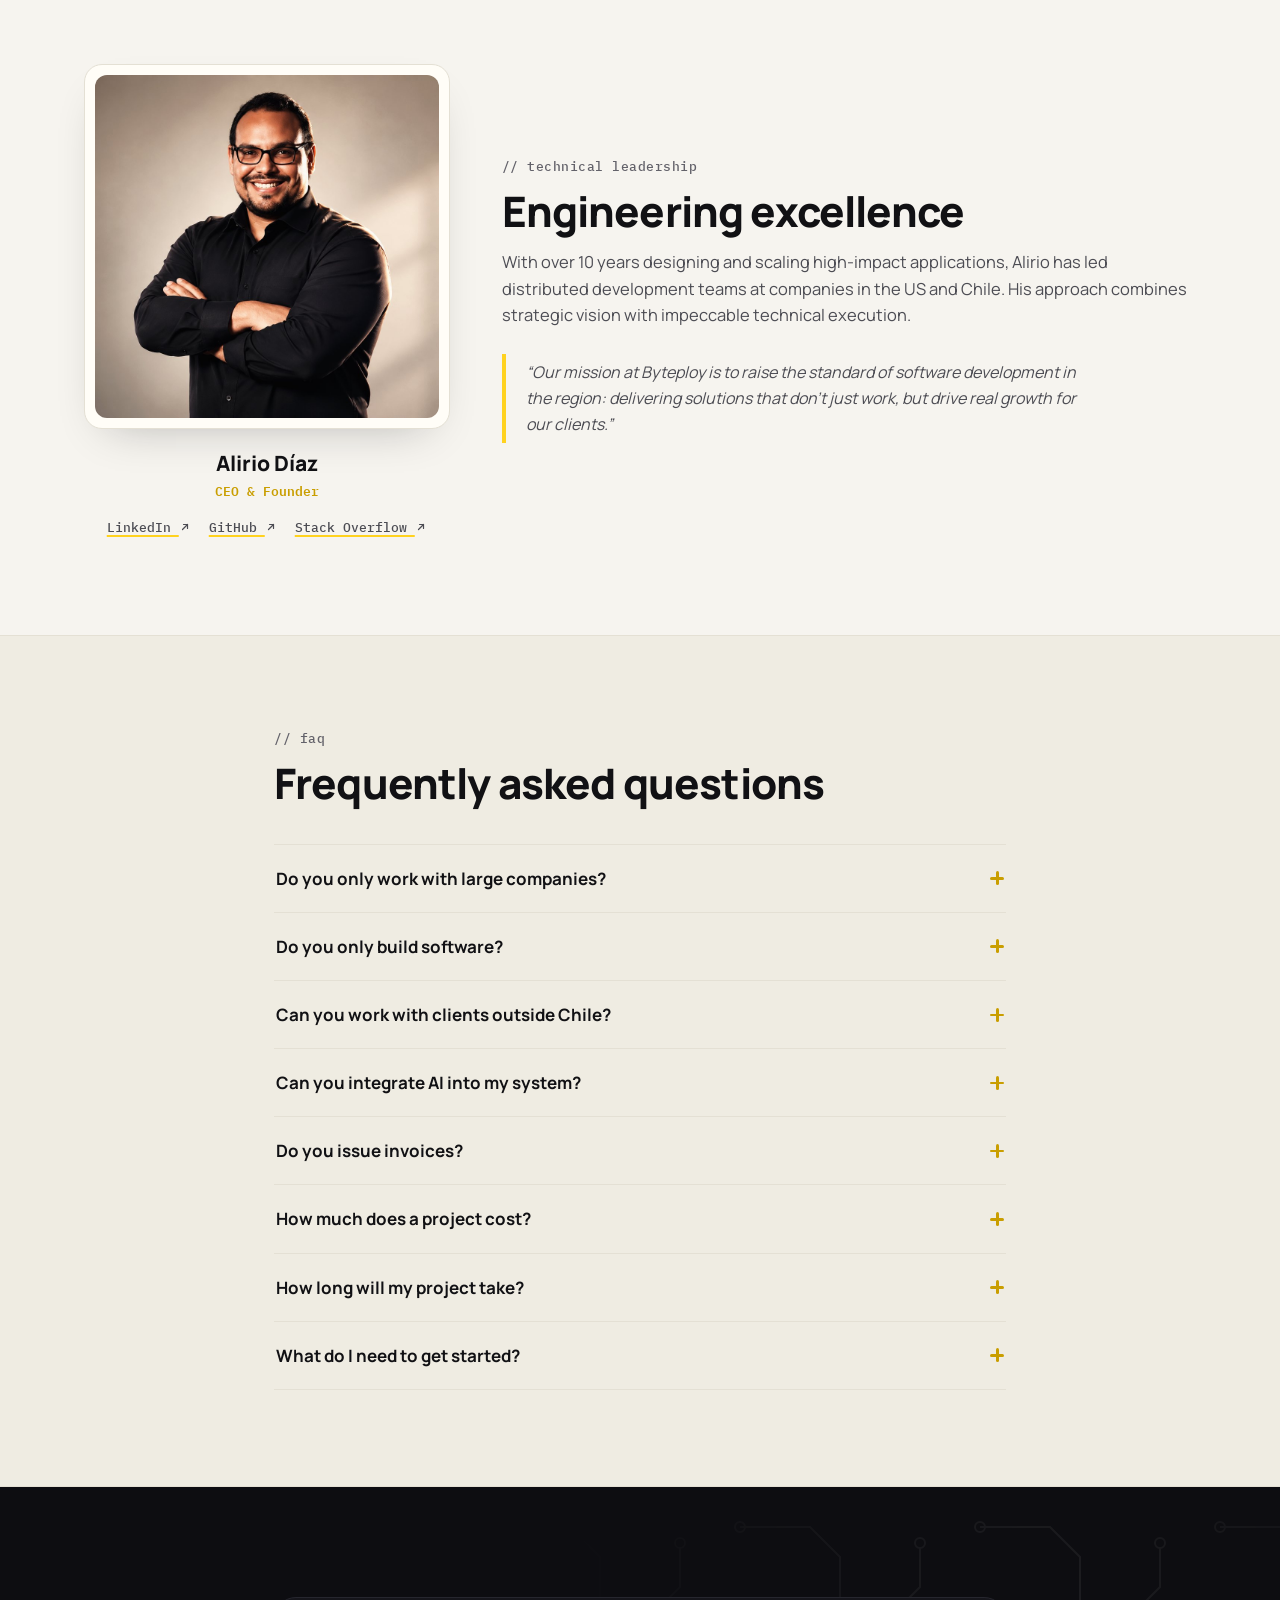
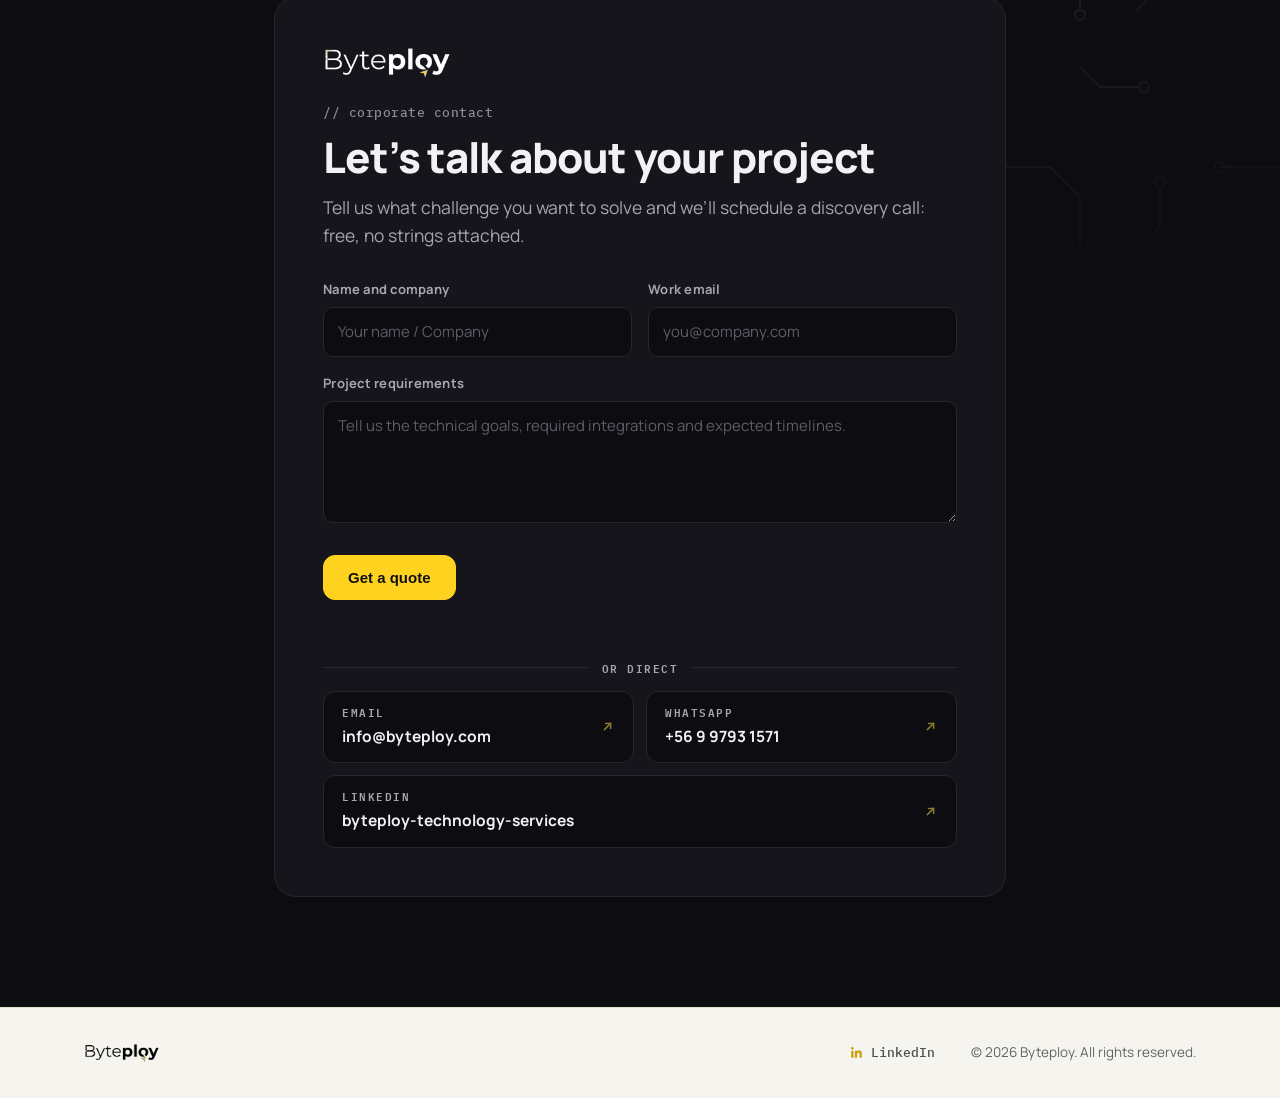
==== commit e733d9b6: "LinkedIn de la empresa + bandera chilena en SVG Canal LinkedIn (fila completa) en la tabla de contac" ====
--- a/en/index.html
+++ b/en/index.html
@@ -54,6 +54,7 @@
         "slogan": "Deploy your enterprise",
         "description": "Chilean software agency building custom enterprise software. From idea to production: design, development, deploy and SLA-backed support.",
         "email": "info@byteploy.com",
+        "sameAs": ["https://www.linkedin.com/company/byteploy-technology-services"],
         "founder": {
           "@type": "Person",
           "name": "Alirio Díaz",
@@ -174,7 +175,7 @@
   <div class="container">
     <div class="hero-grid">
       <div class="hero-copy">
-        <p class="eyebrow">Software agency · From Chile 🇨🇱 <b>to the world</b></p>
+        <p class="eyebrow">Software agency · From Chile <svg class="flag-cl" viewBox="0 0 24 16" width="21" height="14" aria-hidden="true" focusable="false"><rect width="24" height="16" fill="#fff"/><rect y="8" width="24" height="8" fill="#d52b1e"/><rect width="8" height="8" fill="#0039a6"/><path d="M4 1.6l.66 2.03h2.14L5.07 4.89l.66 2.03L4 5.66 2.27 6.92l.66-2.03L1.2 3.63h2.14z" fill="#fff"/></svg> <b>to the world</b> 🌎</p>
         <h1 class="hero-title">
           <span class="sr-only">Byteploy: deploy your enterprise, your project, your idea.</span>
           <span aria-hidden="true">Deploy your <span class="typewrap"><span id="typeword" class="typeword" data-words='["enterprise","project","idea","MVP","platform","startup","business"]'>enterprise</span><span class="caret"></span></span></span>
@@ -340,7 +341,7 @@
     <p class="section-sub" data-reveal>We operate under international development standards, combining local regulatory compliance with global deployment capability.</p>
     <div class="grid cards-2">
       <article class="card card-lg" data-reveal>
-        <h3 class="flag"><span class="emoji">🇨🇱</span> Compliance &amp; regulation</h3>
+        <h3 class="flag"><span class="emoji"><svg class="flag-cl" viewBox="0 0 24 16" width="24" height="16" aria-hidden="true" focusable="false"><rect width="24" height="16" fill="#fff"/><rect y="8" width="24" height="8" fill="#d52b1e"/><rect width="8" height="8" fill="#0039a6"/><path d="M4 1.6l.66 2.03h2.14L5.07 4.89l.66 2.03L4 5.66 2.27 6.92l.66-2.03L1.2 3.63h2.14z" fill="#fff"/></svg></span> Compliance &amp; regulation</h3>
         <ul class="mini-list">
           <li>Legal entity incorporated in Chile (code 620100)</li>
           <li>E-invoicing and tax compliance (SII)</li>
@@ -470,6 +471,11 @@
           <span class="channel-value">+56 9 9793 1571</span>
           <span class="channel-arrow" aria-hidden="true"><svg viewBox="0 0 24 24" width="15" height="15" aria-hidden="true" focusable="false" fill="none" stroke="currentColor" stroke-width="2.4" stroke-linecap="round" stroke-linejoin="round"><path d="M7 17 17 7"/><path d="M9 7h8v8"/></svg></span>
         </a>
+        <a class="channel channel-wide" href="https://www.linkedin.com/company/byteploy-technology-services" target="_blank" rel="noopener" aria-label="Byteploy company page on LinkedIn">
+          <span class="channel-label">linkedin</span>
+          <span class="channel-value">byteploy-technology-services</span>
+          <span class="channel-arrow" aria-hidden="true"><svg viewBox="0 0 24 24" width="15" height="15" aria-hidden="true" focusable="false" fill="none" stroke="currentColor" stroke-width="2.4" stroke-linecap="round" stroke-linejoin="round"><path d="M7 17 17 7"/><path d="M9 7h8v8"/></svg></span>
+        </a>
       </div>
     </div>
   </div>
@@ -480,6 +486,7 @@
 <footer class="site-footer">
   <div class="container footer-grid">
     <a class="footer-brand" href="#top" aria-label="Byteploy | home"><img src="../assets/wordmark.png" width="76" height="20" alt="Byteploy"></a>
+    <a class="footer-social" href="https://www.linkedin.com/company/byteploy-technology-services" target="_blank" rel="noopener" aria-label="Byteploy on LinkedIn"><svg viewBox="0 0 24 24" width="15" height="15" fill="currentColor" aria-hidden="true" focusable="false"><path d="M20.45 20.45h-3.55v-5.57c0-1.33-.03-3.04-1.85-3.04-1.86 0-2.14 1.45-2.14 2.94v5.67H9.36V9h3.41v1.56h.05c.48-.9 1.64-1.85 3.37-1.85 3.6 0 4.27 2.37 4.27 5.46v6.28zM5.34 7.43a2.06 2.06 0 1 1 0-4.12 2.06 2.06 0 0 1 0 4.12zM7.12 20.45H3.56V9h3.56v11.45z"/></svg><span>LinkedIn</span></a>
     <div class="footer-legal"><p>© <span id="year">2026</span> Byteploy. All rights reserved.</p></div>
   </div>
 </footer>
--- a/assets/styles.css
+++ b/assets/styles.css
@@ -145,6 +145,7 @@
 .hero-grid > * { min-width: 0; }
 .eyebrow { font: 500 13.5px/1.5 var(--font-mono); color: var(--ink2); margin-bottom: 18px; }
 .eyebrow b { color: var(--ink); }
+.flag-cl { display: inline-block; vertical-align: -2px; border-radius: 2.5px; box-shadow: 0 0 0 1px rgba(17, 17, 20, 0.1); }
 .hero-title { font-size: clamp(40px, 5.6vw, 66px); font-weight: 800; letter-spacing: -0.025em; line-height: 1.06; }
 /* La palabra animada vive en su propia línea → el nº de líneas del h1 no
    cambia al escribir/borrar y el layout no salta (CLS 0) */
@@ -399,6 +400,7 @@
 .contact-or { display: flex; align-items: center; gap: 14px; margin-top: 26px; font: 600 11px/1 var(--font-mono); letter-spacing: 0.14em; text-transform: uppercase; color: var(--dmuted); }
 .contact-or::before, .contact-or::after { content: ""; flex: 1; height: 1px; background: var(--dline); }
 .contact-channels { display: grid; grid-template-columns: 1fr 1fr; gap: 12px; margin-top: 18px; }
+.channel-wide { grid-column: 1 / -1; }
 .channel {
   display: grid; grid-template-columns: 1fr auto; align-items: center; gap: 2px 12px;
   background: var(--dark); border: 1px solid var(--dline); border-radius: 12px;
@@ -419,6 +421,9 @@
 .footer-grid { display: flex; align-items: center; justify-content: space-between; gap: 18px; flex-wrap: wrap; }
 .footer-brand img { height: 20px; width: auto; }
 .footer-legal p { font-size: 13.5px; color: var(--muted); }
+.footer-social { display: inline-flex; align-items: center; gap: 7px; font: 500 13px/1 var(--font-mono); color: var(--ink2); text-decoration: none; margin-left: auto; margin-right: 18px; }
+.footer-social svg { color: var(--yellow2); }
+.footer-social:hover { color: var(--yellow2); }
 
 /* ---------- Reveal (activado por JS; sin JS todo queda visible) ---------- */
 
